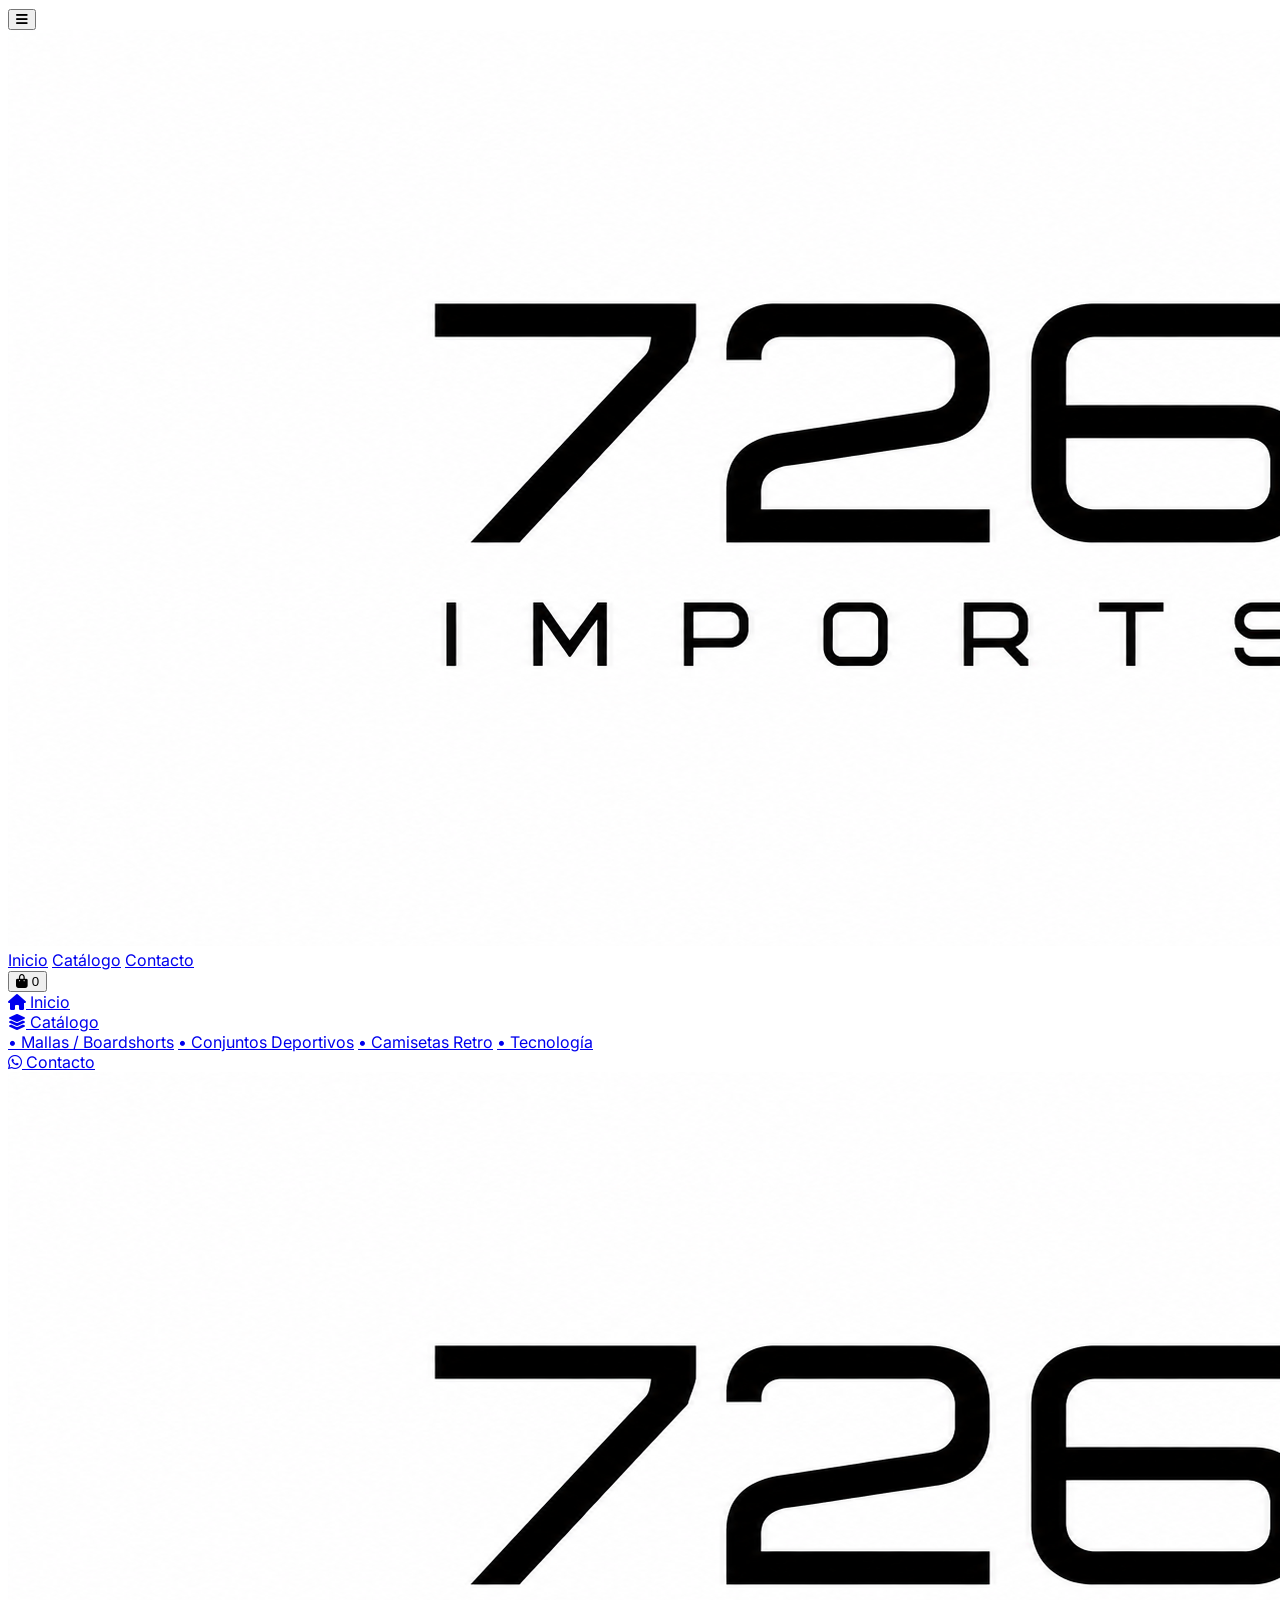
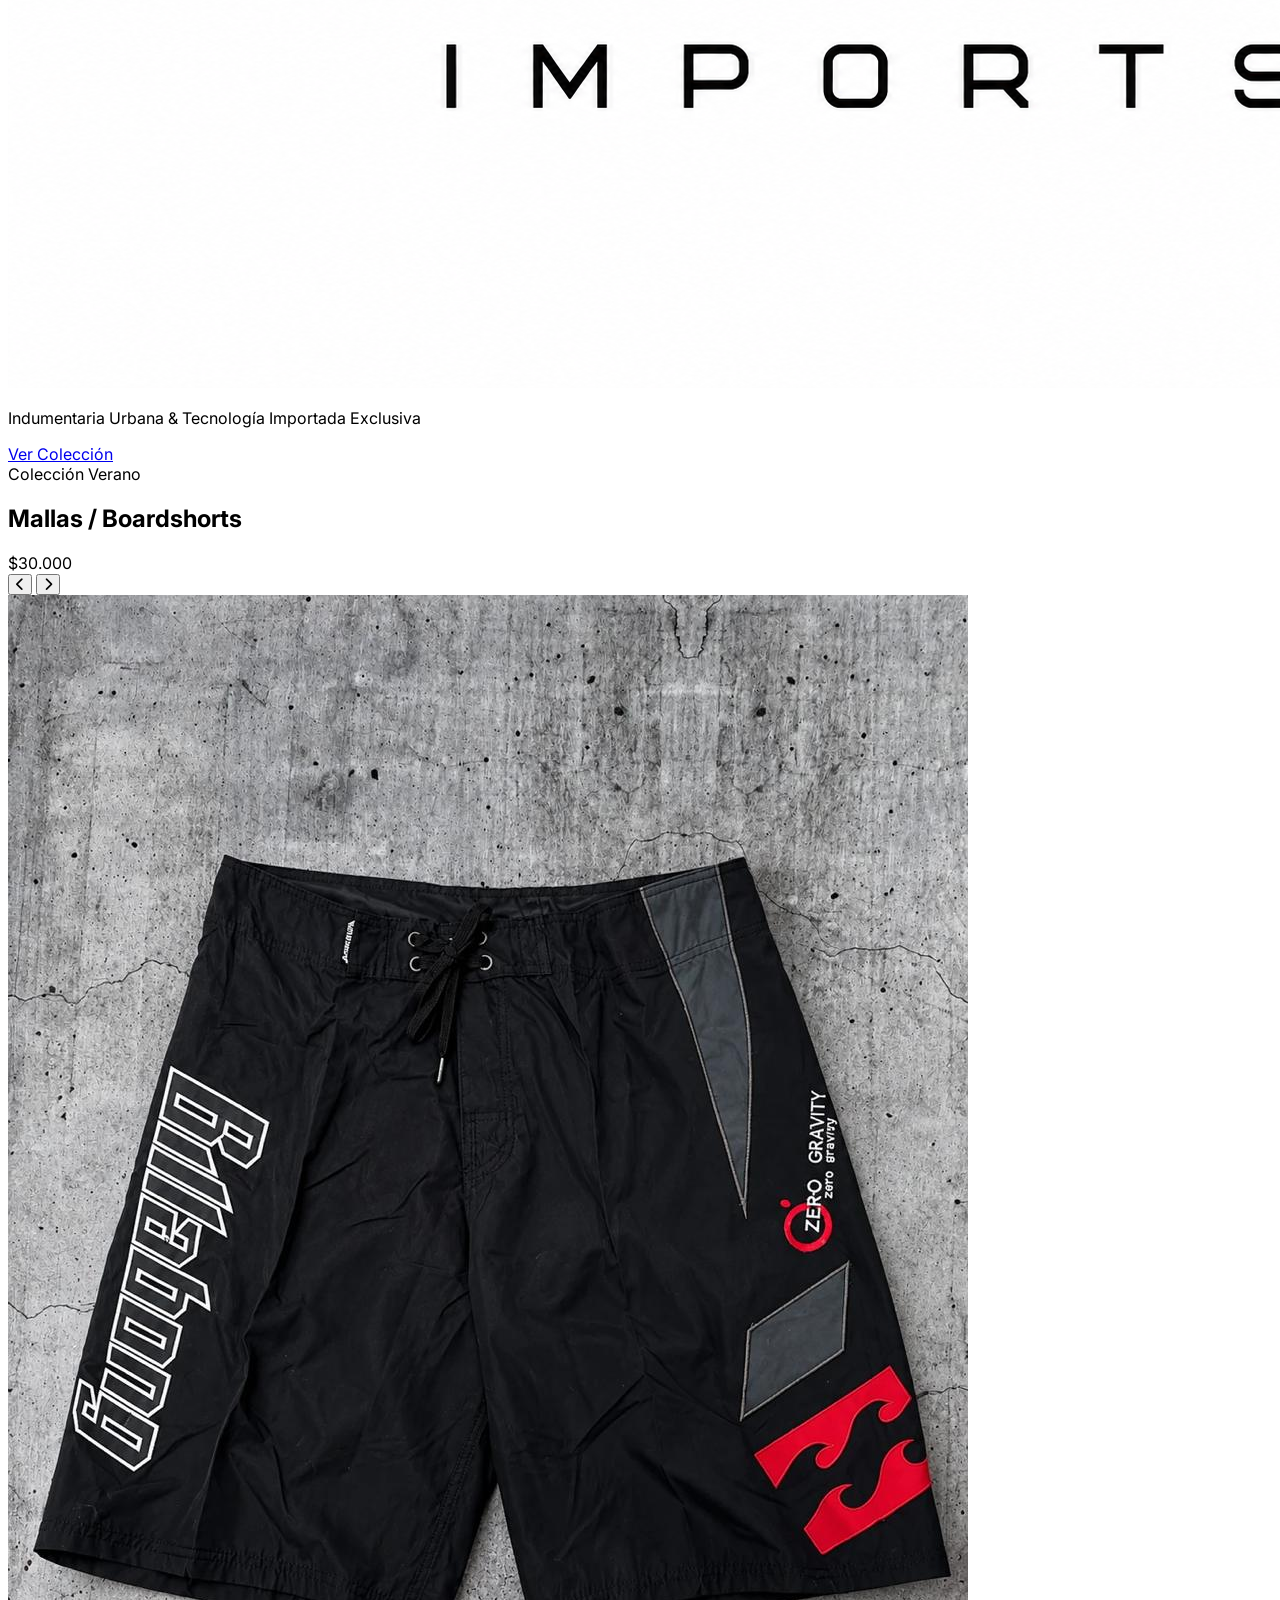
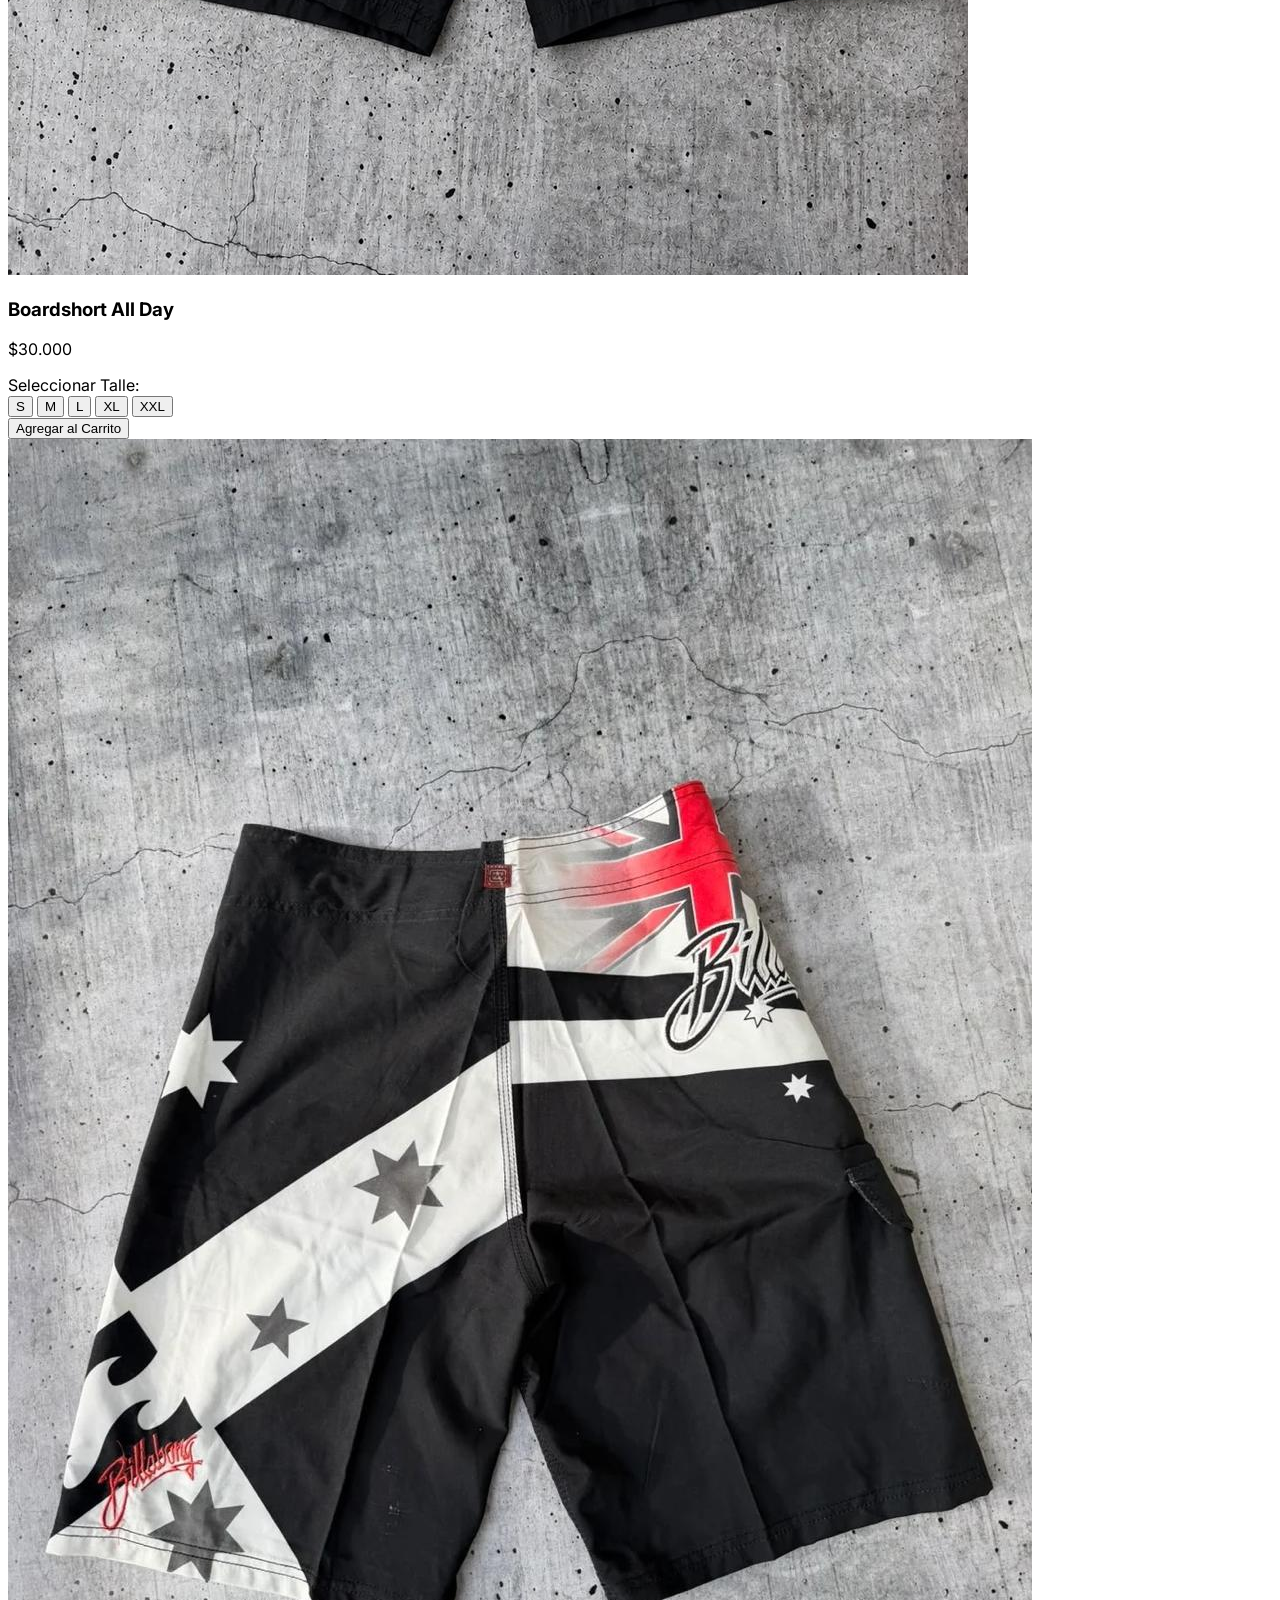
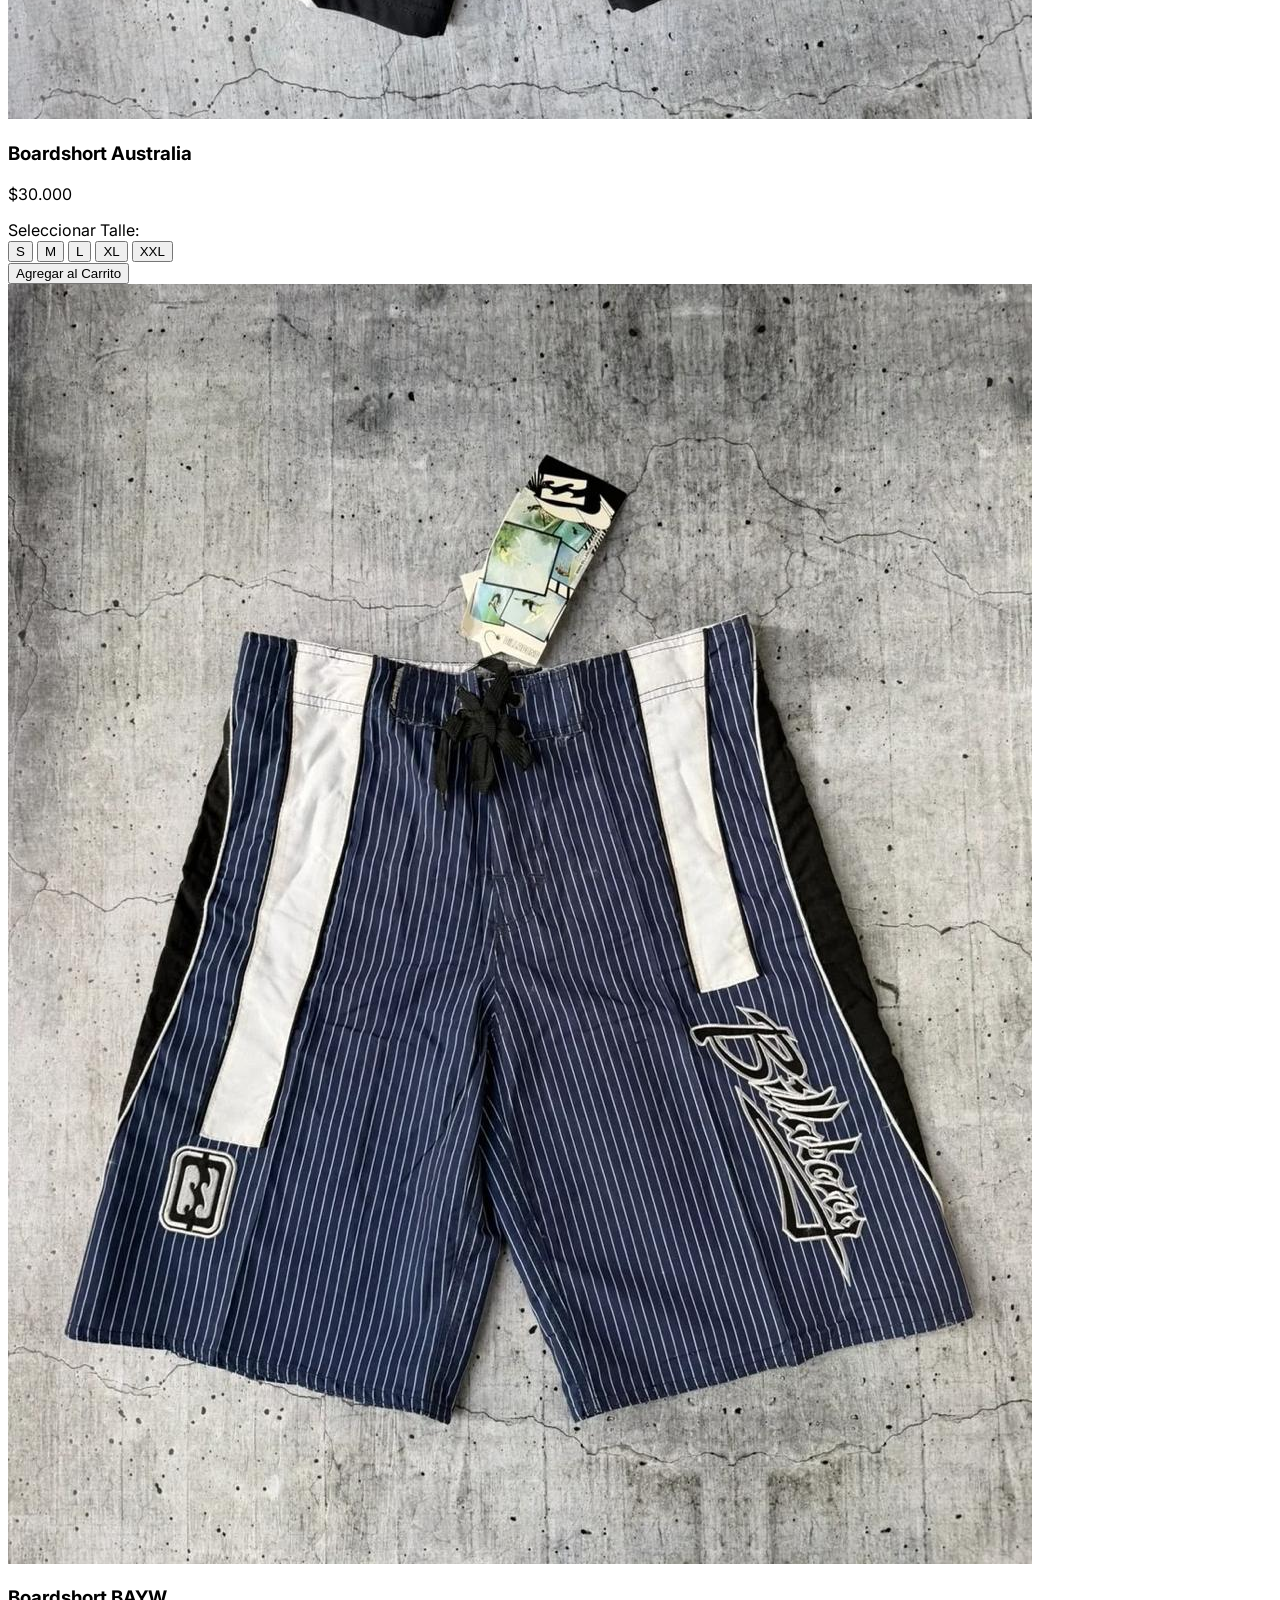
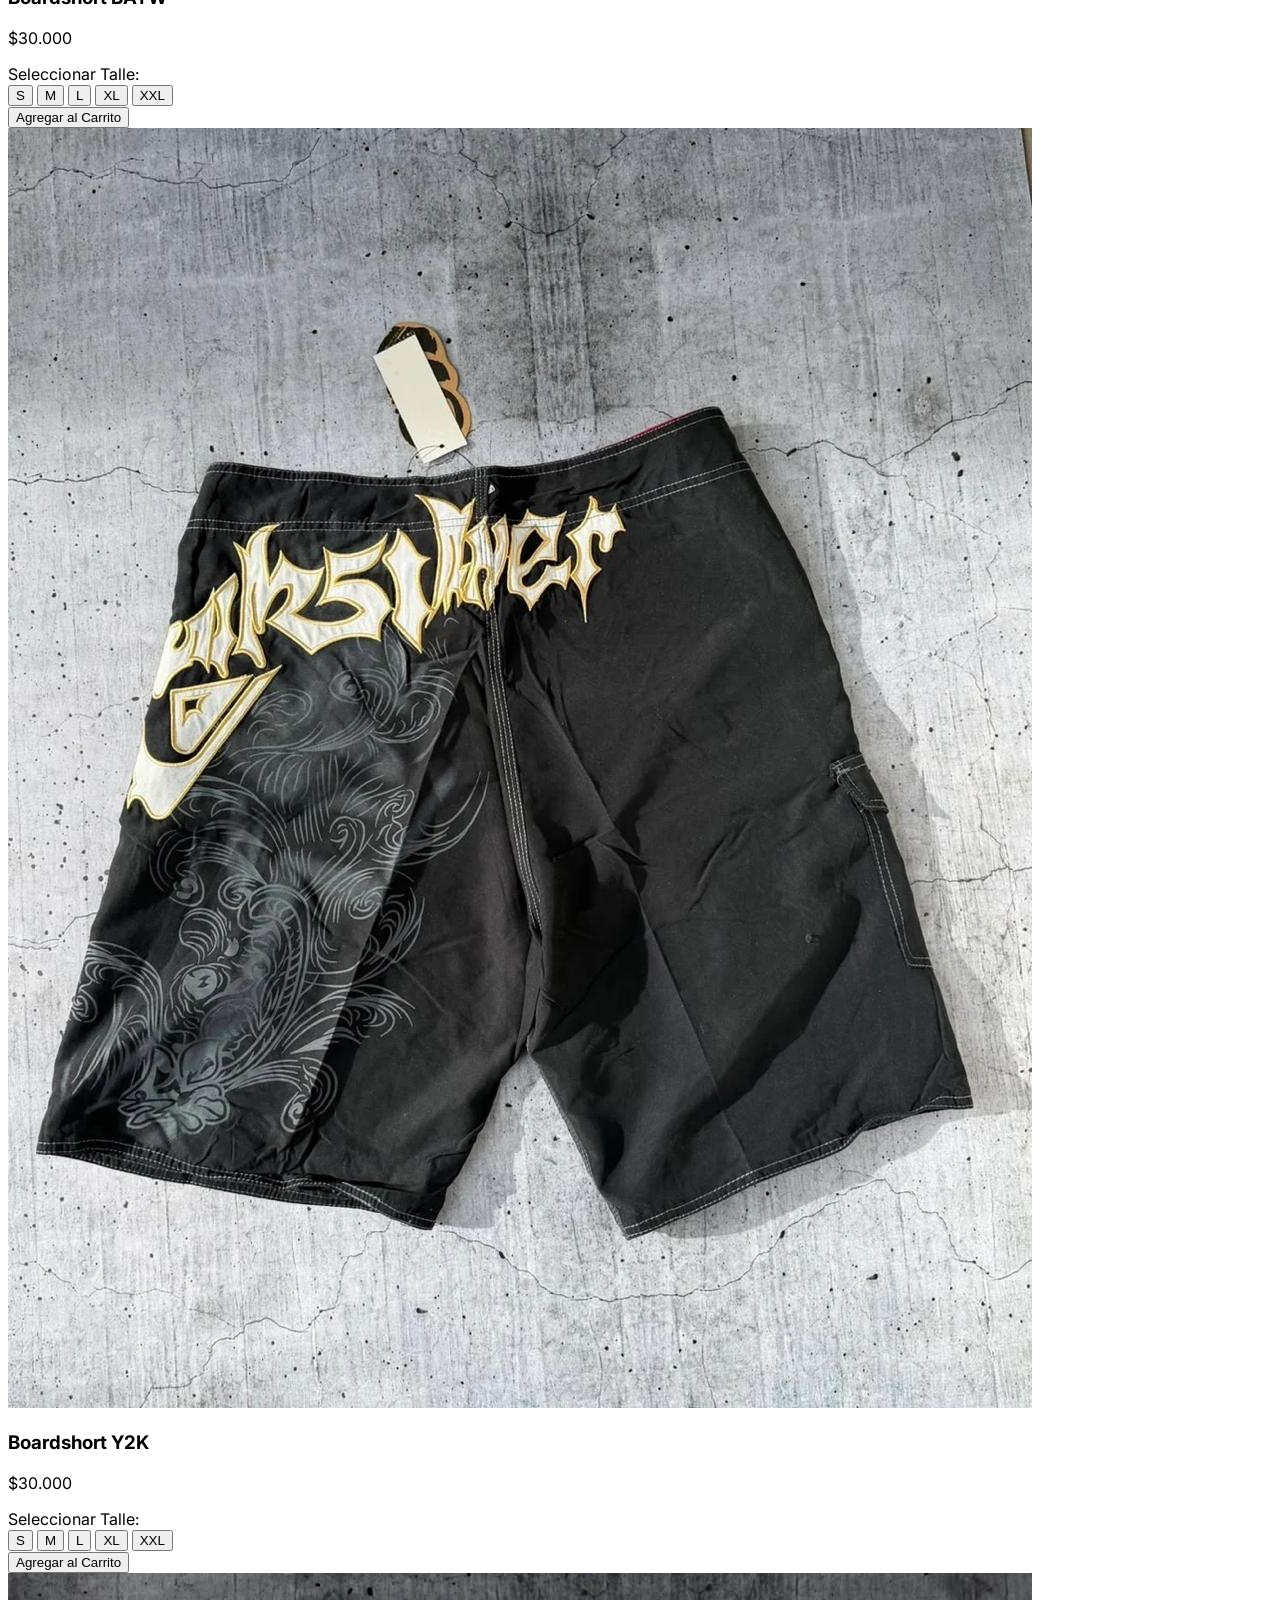
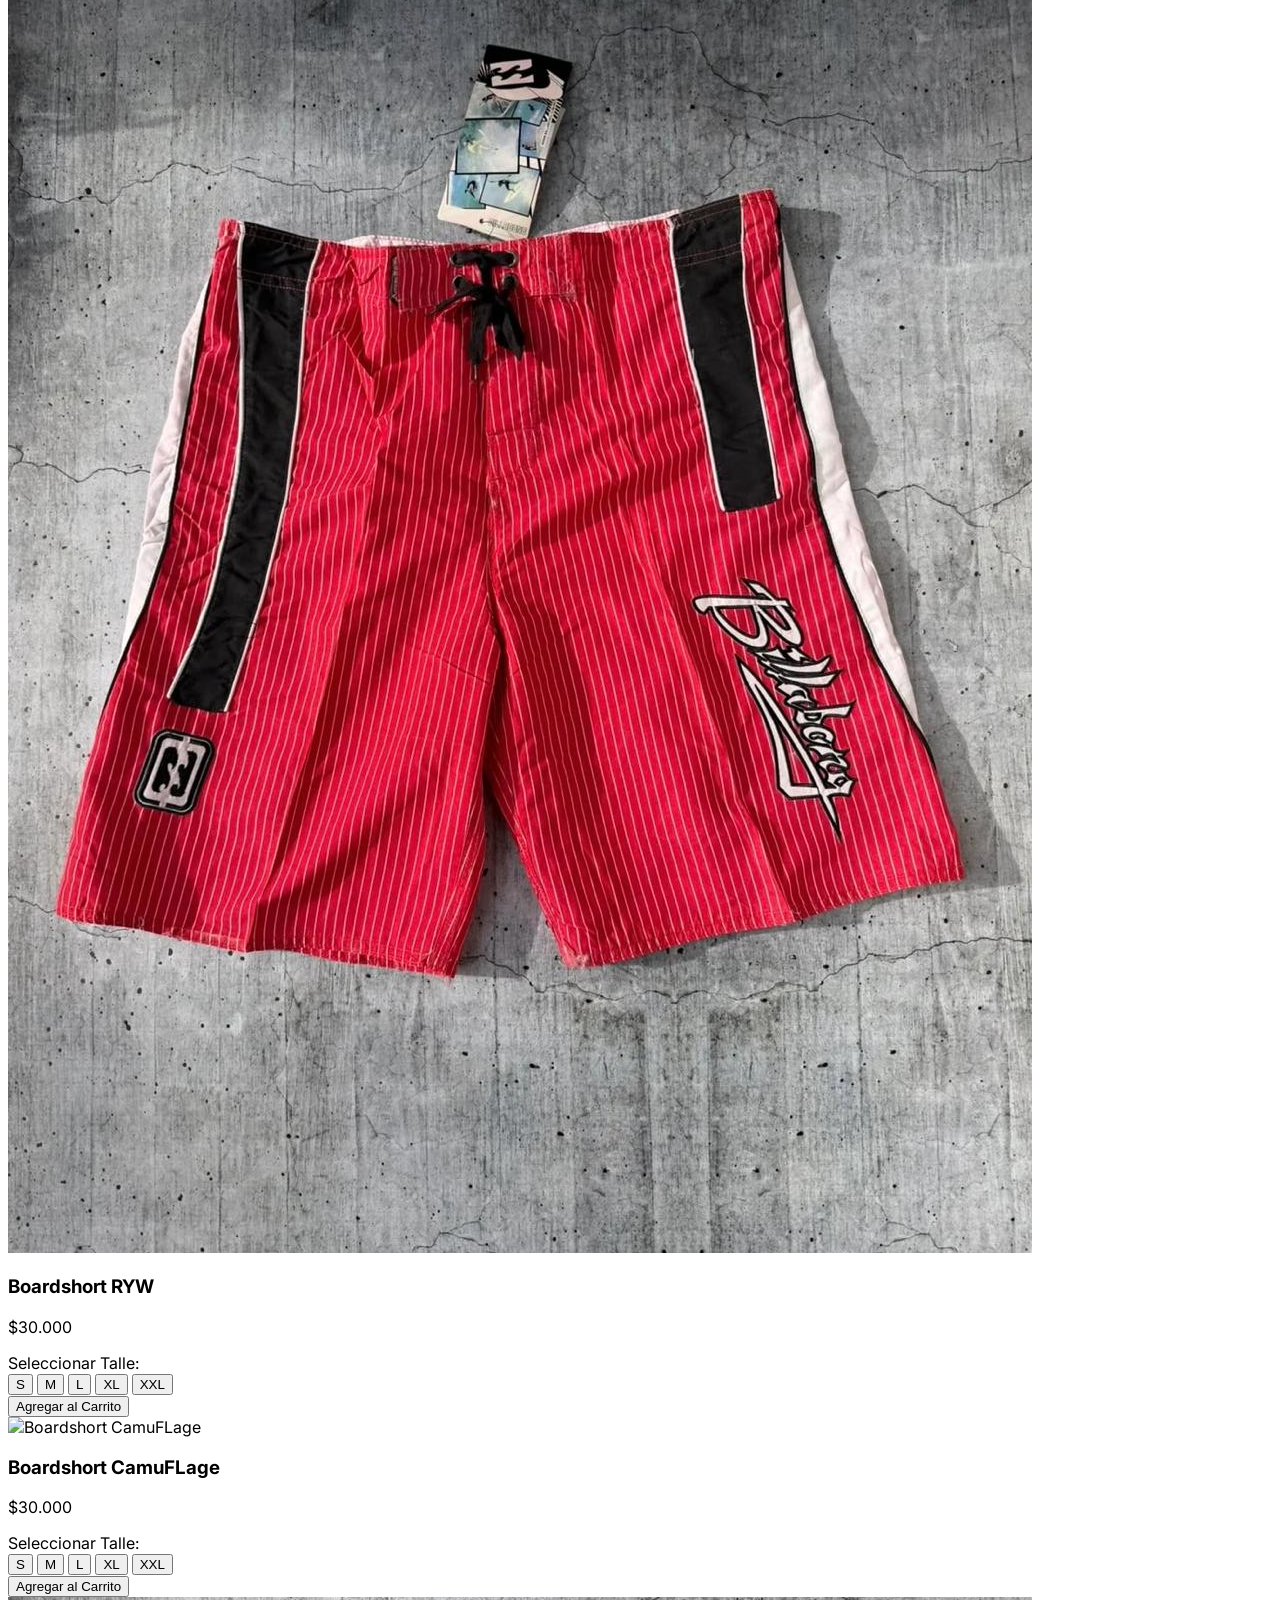
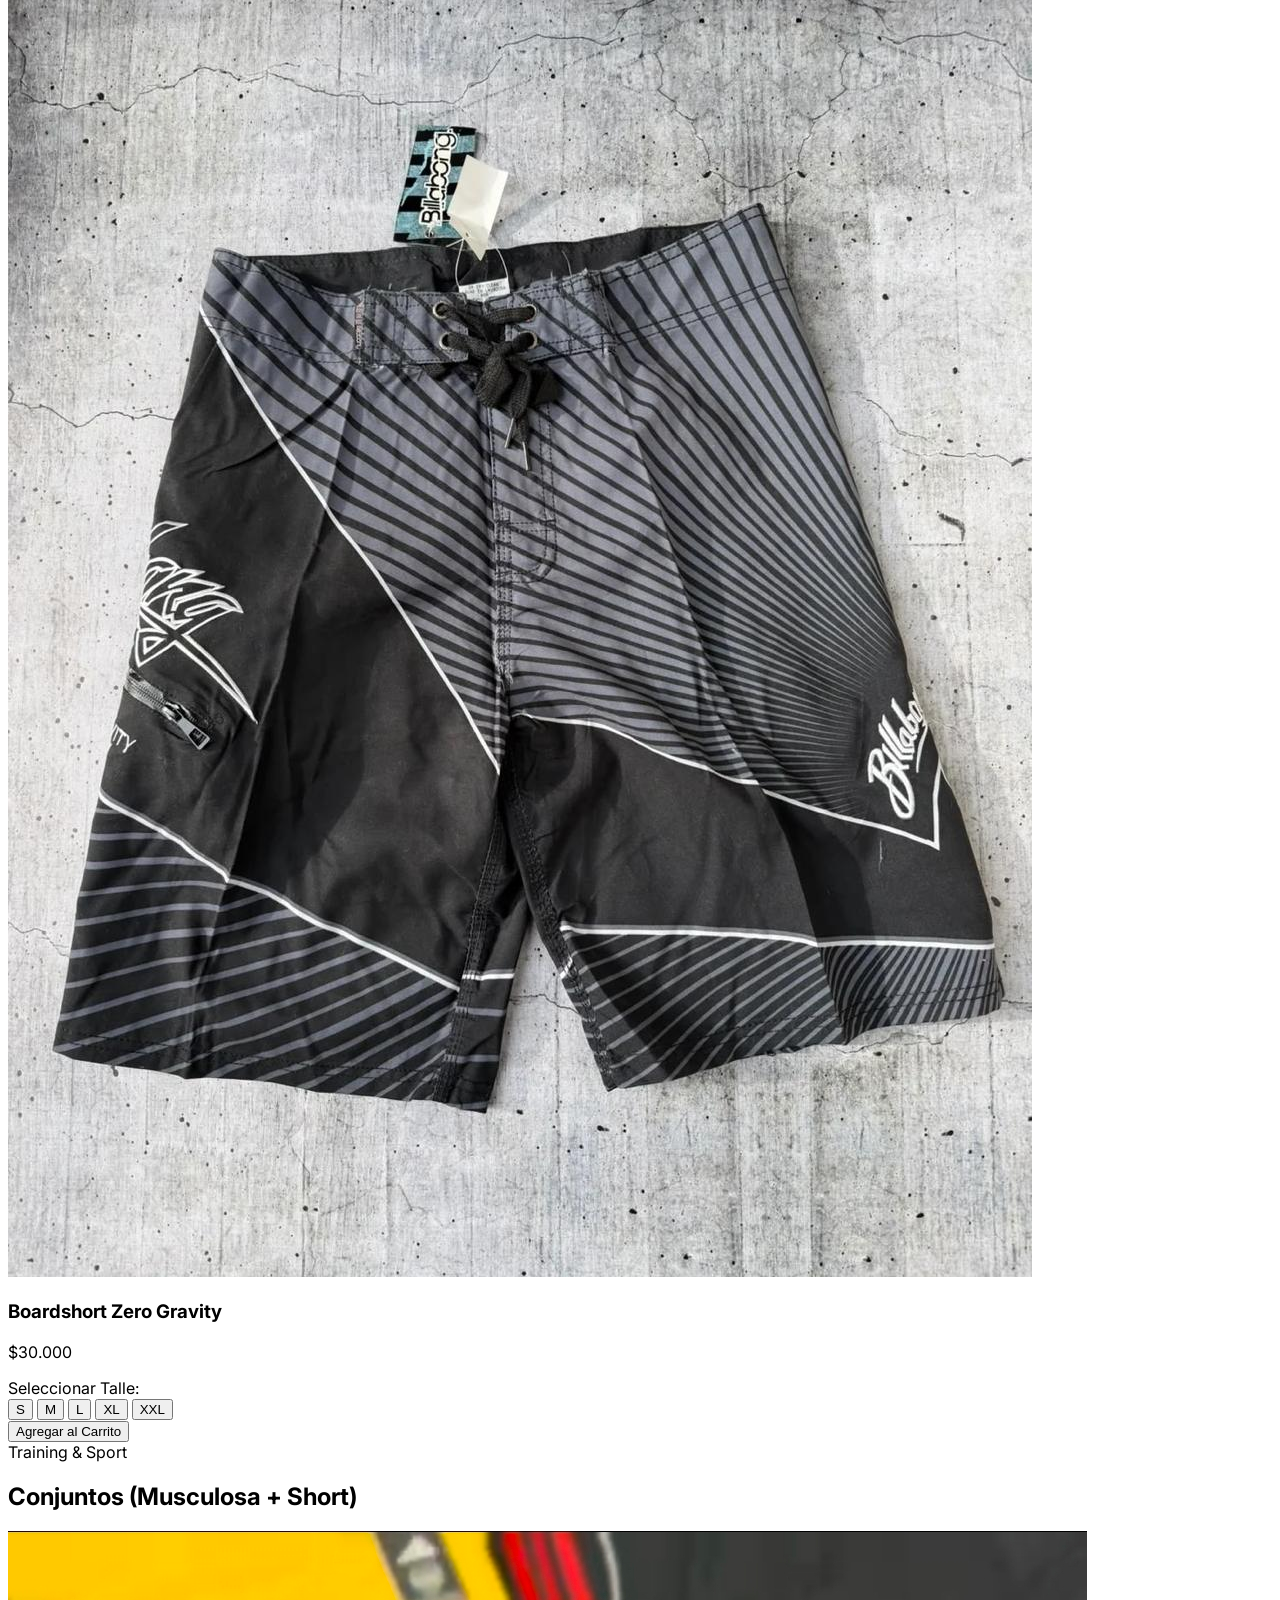
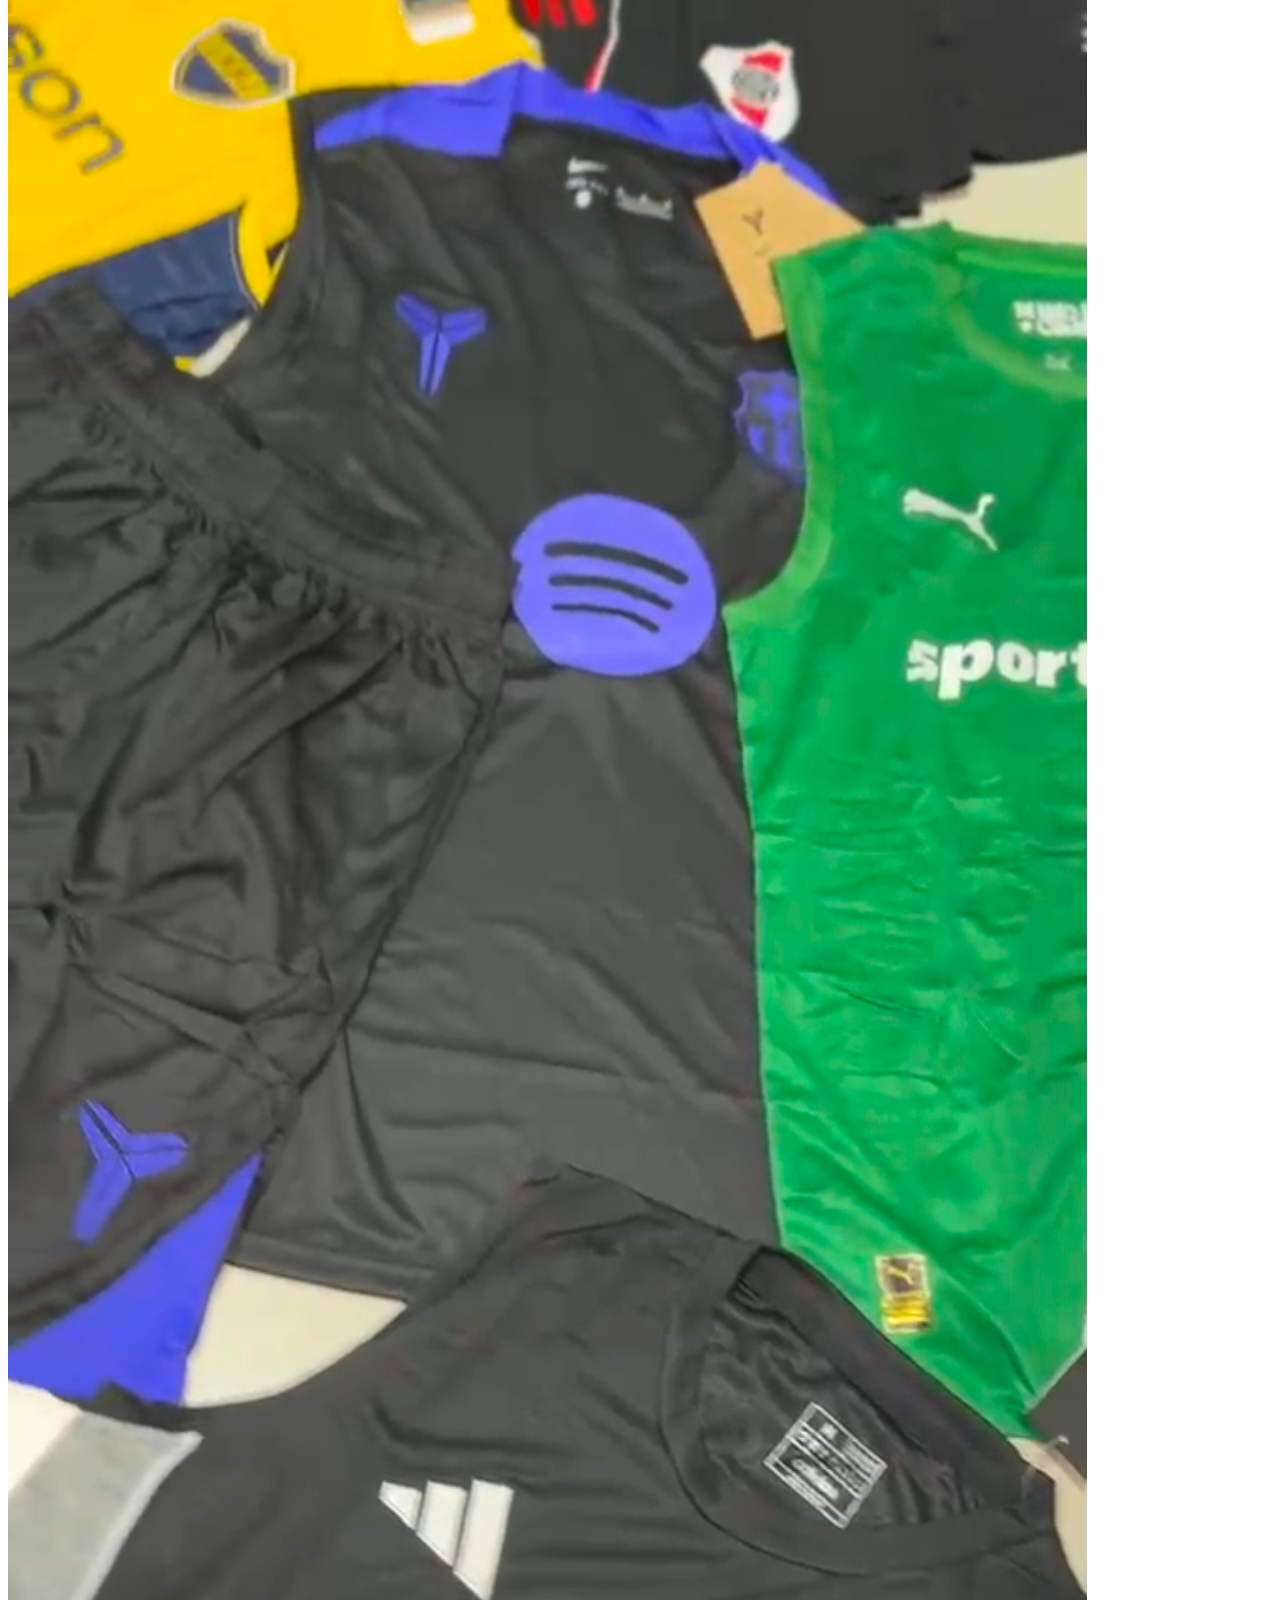
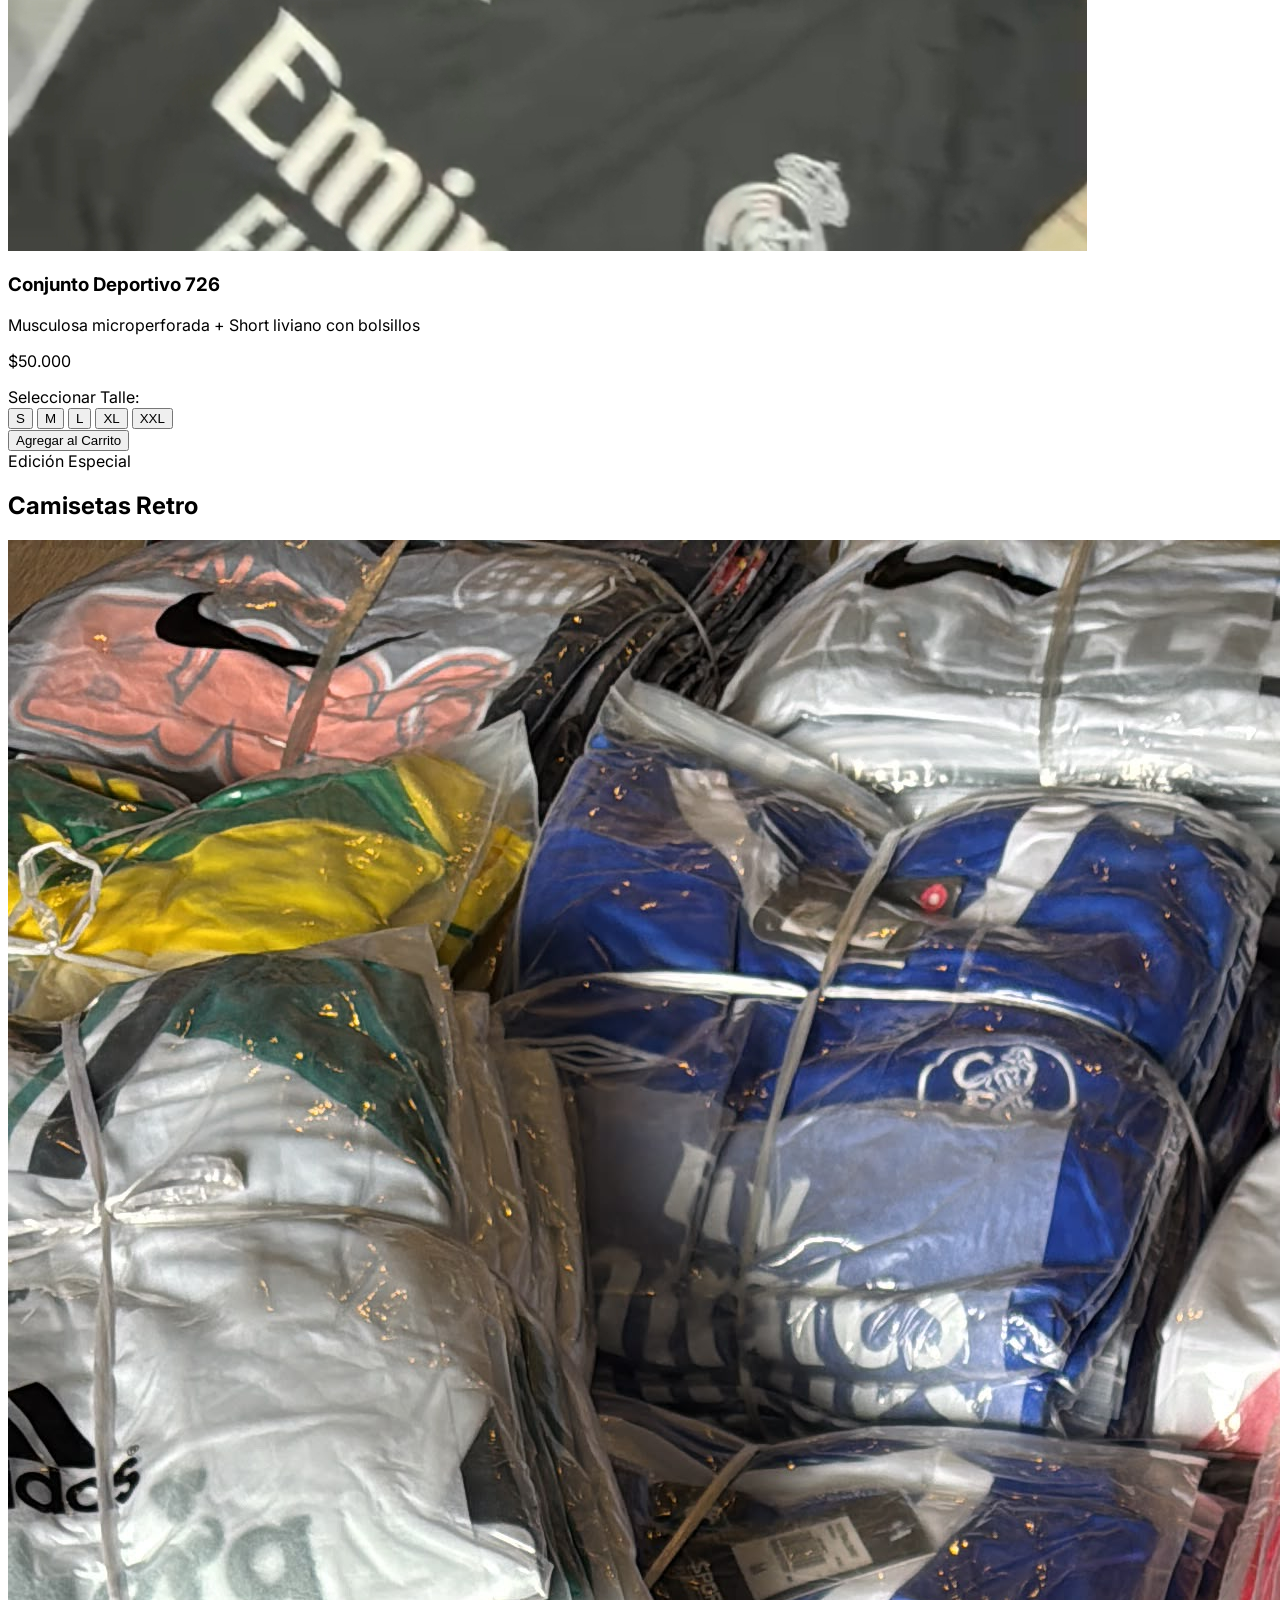
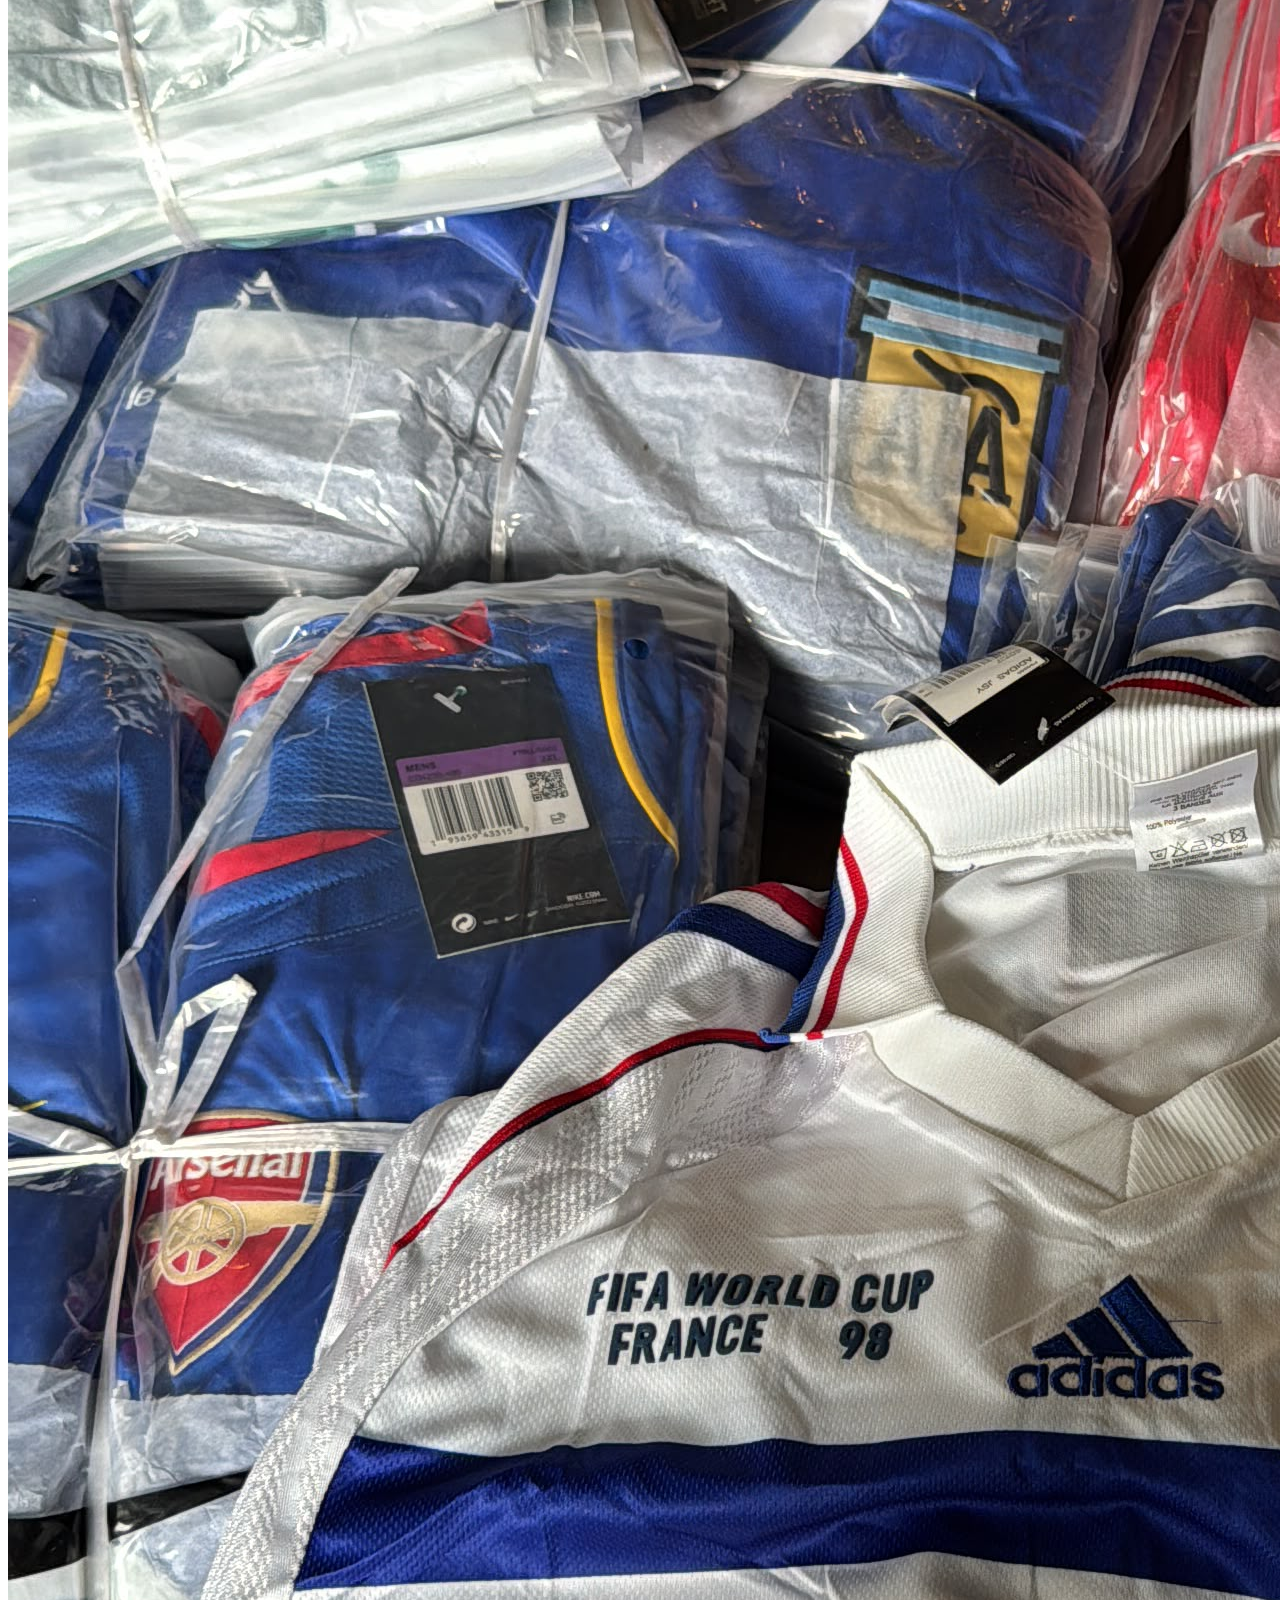
==== index.html @ 50044bbb "agrega menu desplegable 3 opciones" ====
<!DOCTYPE html>
<html lang="es" class="scroll-smooth">
<head>
    <meta charset="UTF-8">
    <meta name="viewport" content="width=device-width, initial-scale=1.0">
    <title>726 IMPORTS | Tienda Oficial</title>
    <!-- Tailwind CSS CDN -->
    <script src="https://cdn.tailwindcss.com"></script>
    <script>
        tailwind.config = {
            theme: {
                extend: {
                    colors: {
                        brandDark: '#080808',
                        brandCard: '#121212',
                        brandBorder: '#222222',
                        brandAccent: '#ffffff'
                    },
                    fontFamily: {
                        sans: ['Inter', 'sans-serif'],
                    }
                }
            }
        }
    </script>
    <link href="https://fonts.googleapis.com/css2?family=Inter:wght@300;400;600;800;900&display=swap" rel="stylesheet">
    <!-- FontAwesome para Íconos -->
    <link rel="stylesheet" href="https://cdnjs.cloudflare.com/ajax/libs/font-awesome/6.4.0/css/all.min.css">
    <style>
        body { font-family: 'Inter', sans-serif; }
        .hide-scrollbar::-webkit-scrollbar { display: none; }
        .hide-scrollbar { -ms-overflow-style: none; scrollbar-width: none; }
    </style>
</head>
<body class="bg-brandDark text-gray-100 antialiased min-h-screen flex flex-col selection:bg-white selection:text-black">

    <!-- Header / Navbar con Menú Hamburguesa -->
    <header class="sticky top-0 z-40 bg-black/90 backdrop-blur-md border-b border-brandBorder transition-all duration-300">
        <div class="max-w-7xl mx-auto px-4 sm:px-6 lg:px-8 h-20 flex items-center justify-between">
            
            <!-- Lado Izquierdo: Botón 3 Rayitas + Logo -->
            <div class="flex items-center gap-4">
                <!-- Botón 3 Rayitas (Menú Hamburguesa) -->
                <button onclick="toggleMobileMenu()" class="p-2 text-white hover:text-gray-300 focus:outline-none" aria-label="Menú">
                    <i class="fa-solid fa-bars text-2xl"></i>
                </button>

                <!-- Logo Navbar -->
                <a href="#" class="flex items-center group">
                    <img src="Logotipo minimalista 726 Imports.png" alt="726 Imports Logo" class="h-9 w-auto object-contain invert brightness-200 group-hover:scale-105 transition-transform">
                </a>
            </div>

            <!-- Navegación de Escritorio -->
            <nav class="hidden md:flex items-center space-x-8 text-xs font-semibold tracking-widest text-gray-400 uppercase">
                <a href="#" class="hover:text-white transition-colors">Inicio</a>
                <a href="#mallas" class="hover:text-white transition-colors">Catálogo</a>
                <a href="https://wa.me/5493513867470" target="_blank" class="hover:text-white transition-colors">Contacto</a>
            </nav>

            <!-- Botón Carrito -->
            <button onclick="toggleCart()" class="relative p-3 rounded-full bg-brandCard border border-brandBorder text-white hover:border-white transition-colors focus:outline-none">
                <i class="fa-solid fa-bag-shopping text-lg"></i>
                <span id="cart-count" class="absolute -top-1 -right-1 bg-white text-black text-xs font-bold w-5 h-5 rounded-full flex items-center justify-center">0</span>
            </button>
        </div>

        <!-- Menú Desplegable de las 3 Rayitas -->
        <div id="mobile-menu" class="hidden bg-black/95 border-b border-brandBorder px-6 py-6 transition-all duration-300">
            <nav class="flex flex-col space-y-5 text-sm font-bold tracking-widest uppercase text-gray-300">
                <a href="#" onclick="toggleMobileMenu()" class="hover:text-white transition-colors flex items-center gap-3">
                    <i class="fa-solid fa-house text-xs opacity-60"></i> Inicio
                </a>
                
                <!-- Opción Catálogo con Subcategorías -->
                <div class="space-y-3">
                    <a href="#mallas" onclick="toggleMobileMenu()" class="hover:text-white transition-colors flex items-center gap-3">
                        <i class="fa-solid fa-layer-group text-xs opacity-60"></i> Catálogo
                    </a>
                    <div class="pl-7 flex flex-col space-y-2 text-xs text-gray-500 font-medium tracking-normal normal-case">
                        <a href="#mallas" onclick="toggleMobileMenu()" class="hover:text-white transition-colors">• Mallas / Boardshorts</a>
                        <a href="#conjuntos" onclick="toggleMobileMenu()" class="hover:text-white transition-colors">• Conjuntos Deportivos</a>
                        <a href="#retro" onclick="toggleMobileMenu()" class="hover:text-white transition-colors">• Camisetas Retro</a>
                        <a href="#tecnologia" onclick="toggleMobileMenu()" class="hover:text-white transition-colors">• Tecnología</a>
                    </div>
                </div>

                <a href="https://wa.me/5493513867470" target="_blank" onclick="toggleMobileMenu()" class="hover:text-white transition-colors flex items-center gap-3 text-emerald-400">
                    <i class="fa-brands fa-whatsapp text-sm"></i> Contacto
                </a>
            </nav>
        </div>
    </header>

    <!-- Hero Section -->
    <section class="relative bg-black border-b border-brandBorder py-20 overflow-hidden">
        <div class="absolute inset-0 opacity-10 bg-[radial-gradient(#fff_1px,transparent_1px)] [background-size:16px_16px]"></div>
        <div class="max-w-7xl mx-auto px-4 sm:px-6 lg:px-8 relative z-10 flex flex-col items-center text-center">
            <img src="Logotipo minimalista 726 Imports.png" alt="726 Imports" class="max-w-xs md:max-w-md w-full mb-6 invert brightness-200">
            <p class="text-gray-400 text-sm md:text-base max-w-2xl tracking-widest uppercase font-light">
                Indumentaria Urbana &amp; Tecnología Importada Exclusiva
            </p>
            <div class="mt-8 flex gap-4">
                <a href="#mallas" class="px-8 py-3 bg-white text-black font-bold text-xs uppercase tracking-widest hover:bg-gray-200 transition-colors">
                    Ver Colección
                </a>
            </div>
        </div>
    </section>

    <!-- Main Content -->
    <main class="flex-grow max-w-7xl w-full mx-auto px-4 sm:px-6 lg:px-8 py-12 space-y-24">

        <!-- SECCIÓN: MALLAS (Carrusel Interactivo) -->
        <section id="mallas" class="scroll-mt-28">
            <div class="flex flex-col md:flex-row md:items-end justify-between mb-8 border-b border-brandBorder pb-4">
                <div>
                    <span class="text-xs uppercase tracking-widest text-gray-500 font-bold">Colección Verano</span>
                    <h2 class="text-3xl font-black tracking-tight text-white mt-1">Mallas / Boardshorts</h2>
                </div>
                <div class="mt-4 md:mt-0 flex items-center gap-4">
                    <span class="text-xl font-bold text-gray-300">$30.000</span>
                    <div class="flex gap-2">
                        <button onclick="scrollCarousel(-1)" class="w-10 h-10 border border-brandBorder bg-brandCard text-white flex items-center justify-center hover:bg-white hover:text-black transition-colors">
                            <i class="fa-solid fa-chevron-left"></i>
                        </button>
                        <button onclick="scrollCarousel(1)" class="w-10 h-10 border border-brandBorder bg-brandCard text-white flex items-center justify-center hover:bg-white hover:text-black transition-colors">
                            <i class="fa-solid fa-chevron-right"></i>
                        </button>
                    </div>
                </div>
            </div>

            <!-- Slider Container -->
            <div id="mallas-carousel" class="flex gap-6 overflow-x-auto snap-x snap-mandatory hide-scrollbar pb-6">
                
                <!-- Modelo 1 -->
                <div class="snap-start min-w-[280px] sm:min-w-[320px] max-w-[320px] bg-brandCard border border-brandBorder flex flex-col justify-between group">
                    <div class="relative overflow-hidden aspect-[3/4]">
                        <img src="All day.jpeg" alt="Malla All Day" class="w-full h-full object-cover group-hover:scale-105 transition-transform duration-500">
                    </div>
                    <div class="p-5 flex flex-col flex-grow justify-between">
                        <div>
                            <h3 class="font-bold text-lg text-white">Boardshort All Day</h3>
                            <p class="text-sm text-gray-400 mt-1">$30.000</p>
                        </div>
                        <div class="mt-4">
                            <label class="block text-xs uppercase font-semibold text-gray-400 mb-2">Seleccionar Talle:</label>
                            <div class="flex gap-2 mb-4" id="size-malla-1">
                                <button onclick="selectSize(this, 'malla-1', 'S')" class="size-btn flex-1 py-1 text-xs border border-brandBorder font-semibold hover:border-white transition-colors">S</button>
                                <button onclick="selectSize(this, 'malla-1', 'M')" class="size-btn flex-1 py-1 text-xs border border-brandBorder font-semibold hover:border-white transition-colors">M</button>
                                <button onclick="selectSize(this, 'malla-1', 'L')" class="size-btn flex-1 py-1 text-xs border border-brandBorder font-semibold hover:border-white transition-colors">L</button>
                                <button onclick="selectSize(this, 'malla-1', 'XL')" class="size-btn flex-1 py-1 text-xs border border-brandBorder font-semibold hover:border-white transition-colors">XL</button>
                                <button onclick="selectSize(this, 'malla-1', 'XXL')" class="size-btn flex-1 py-1 text-xs border border-brandBorder font-semibold hover:border-white transition-colors">XXL</button>
                            </div>
                            <button onclick="addToCart('Boardshort All Day', 30000, 'malla-1', true)" class="w-full bg-white text-black font-bold py-3 text-xs uppercase tracking-widest hover:bg-gray-200 transition-colors">
                                Agregar al Carrito
                            </button>
                        </div>
                    </div>
                </div>

                <!-- Modelo 2 -->
                <div class="snap-start min-w-[280px] sm:min-w-[320px] max-w-[320px] bg-brandCard border border-brandBorder flex flex-col justify-between group">
                    <div class="relative overflow-hidden aspect-[3/4]">
                        <img src="Australia.jpeg" alt="Malla Australia" class="w-full h-full object-cover group-hover:scale-105 transition-transform duration-500">
                    </div>
                    <div class="p-5 flex flex-col flex-grow justify-between">
                        <div>
                            <h3 class="font-bold text-lg text-white">Boardshort Australia</h3>
                            <p class="text-sm text-gray-400 mt-1">$30.000</p>
                        </div>
                        <div class="mt-4">
                            <label class="block text-xs uppercase font-semibold text-gray-400 mb-2">Seleccionar Talle:</label>
                            <div class="flex gap-2 mb-4" id="size-malla-2">
                                <button onclick="selectSize(this, 'malla-2', 'S')" class="size-btn flex-1 py-1 text-xs border border-brandBorder font-semibold hover:border-white transition-colors">S</button>
                                <button onclick="selectSize(this, 'malla-2', 'M')" class="size-btn flex-1 py-1 text-xs border border-brandBorder font-semibold hover:border-white transition-colors">M</button>
                                <button onclick="selectSize(this, 'malla-2', 'L')" class="size-btn flex-1 py-1 text-xs border border-brandBorder font-semibold hover:border-white transition-colors">L</button>
                                <button onclick="selectSize(this, 'malla-2', 'XL')" class="size-btn flex-1 py-1 text-xs border border-brandBorder font-semibold hover:border-white transition-colors">XL</button>
                                <button onclick="selectSize(this, 'malla-2', 'XXL')" class="size-btn flex-1 py-1 text-xs border border-brandBorder font-semibold hover:border-white transition-colors">XXL</button>
                            </div>
                            <button onclick="addToCart('Boardshort Australia', 30000, 'malla-2', true)" class="w-full bg-white text-black font-bold py-3 text-xs uppercase tracking-widest hover:bg-gray-200 transition-colors">
                                Agregar al Carrito
                            </button>
                        </div>
                    </div>
                </div>

                <!-- Modelo 3 -->
                <div class="snap-start min-w-[280px] sm:min-w-[320px] max-w-[320px] bg-brandCard border border-brandBorder flex flex-col justify-between group">
                    <div class="relative overflow-hidden aspect-[3/4]">
                        <img src="Boardshort BAYW.jpeg" alt="Boardshort BAYW" class="w-full h-full object-cover group-hover:scale-105 transition-transform duration-500">
                    </div>
                    <div class="p-5 flex flex-col flex-grow justify-between">
                        <div>
                            <h3 class="font-bold text-lg text-white">Boardshort BAYW</h3>
                            <p class="text-sm text-gray-400 mt-1">$30.000</p>
                        </div>
                        <div class="mt-4">
                            <label class="block text-xs uppercase font-semibold text-gray-400 mb-2">Seleccionar Talle:</label>
                            <div class="flex gap-2 mb-4" id="size-malla-3">
                                <button onclick="selectSize(this, 'malla-3', 'S')" class="size-btn flex-1 py-1 text-xs border border-brandBorder font-semibold hover:border-white transition-colors">S</button>
                                <button onclick="selectSize(this, 'malla-3', 'M')" class="size-btn flex-1 py-1 text-xs border border-brandBorder font-semibold hover:border-white transition-colors">M</button>
                                <button onclick="selectSize(this, 'malla-3', 'L')" class="size-btn flex-1 py-1 text-xs border border-brandBorder font-semibold hover:border-white transition-colors">L</button>
                                <button onclick="selectSize(this, 'malla-3', 'XL')" class="size-btn flex-1 py-1 text-xs border border-brandBorder font-semibold hover:border-white transition-colors">XL</button>
                                <button onclick="selectSize(this, 'malla-3', 'XXL')" class="size-btn flex-1 py-1 text-xs border border-brandBorder font-semibold hover:border-white transition-colors">XXL</button>
                            </div>
                            <button onclick="addToCart('Boardshort BAYW', 30000, 'malla-3', true)" class="w-full bg-white text-black font-bold py-3 text-xs uppercase tracking-widest hover:bg-gray-200 transition-colors">
                                Agregar al Carrito
                            </button>
                        </div>
                    </div>
                </div>

                <!-- Modelo 4 -->
                <div class="snap-start min-w-[280px] sm:min-w-[320px] max-w-[320px] bg-brandCard border border-brandBorder flex flex-col justify-between group">
                    <div class="relative overflow-hidden aspect-[3/4]">
                        <img src="Boardshort Y2K.jpeg" alt="Boardshort Y2K" class="w-full h-full object-cover group-hover:scale-105 transition-transform duration-500">
                    </div>
                    <div class="p-5 flex flex-col flex-grow justify-between">
                        <div>
                            <h3 class="font-bold text-lg text-white">Boardshort Y2K</h3>
                            <p class="text-sm text-gray-400 mt-1">$30.000</p>
                        </div>
                        <div class="mt-4">
                            <label class="block text-xs uppercase font-semibold text-gray-400 mb-2">Seleccionar Talle:</label>
                            <div class="flex gap-2 mb-4" id="size-malla-4">
                                <button onclick="selectSize(this, 'malla-4', 'S')" class="size-btn flex-1 py-1 text-xs border border-brandBorder font-semibold hover:border-white transition-colors">S</button>
                                <button onclick="selectSize(this, 'malla-4', 'M')" class="size-btn flex-1 py-1 text-xs border border-brandBorder font-semibold hover:border-white transition-colors">M</button>
                                <button onclick="selectSize(this, 'malla-4', 'L')" class="size-btn flex-1 py-1 text-xs border border-brandBorder font-semibold hover:border-white transition-colors">L</button>
                                <button onclick="selectSize(this, 'malla-4', 'XL')" class="size-btn flex-1 py-1 text-xs border border-brandBorder font-semibold hover:border-white transition-colors">XL</button>
                                <button onclick="selectSize(this, 'malla-4', 'XXL')" class="size-btn flex-1 py-1 text-xs border border-brandBorder font-semibold hover:border-white transition-colors">XXL</button>
                            </div>
                            <button onclick="addToCart('Boardshort Y2K', 30000, 'malla-4', true)" class="w-full bg-white text-black font-bold py-3 text-xs uppercase tracking-widest hover:bg-gray-200 transition-colors">
                                Agregar al Carrito
                            </button>
                        </div>
                    </div>
                </div>

                <!-- Modelo 5 -->
                <div class="snap-start min-w-[280px] sm:min-w-[320px] max-w-[320px] bg-brandCard border border-brandBorder flex flex-col justify-between group">
                    <div class="relative overflow-hidden aspect-[3/4]">
                        <img src="RYW.jpeg" alt="Boardshort RYW" class="w-full h-full object-cover group-hover:scale-105 transition-transform duration-500">
                    </div>
                    <div class="p-5 flex flex-col flex-grow justify-between">
                        <div>
                            <h3 class="font-bold text-lg text-white">Boardshort RYW</h3>
                            <p class="text-sm text-gray-400 mt-1">$30.000</p>
                        </div>
                        <div class="mt-4">
                            <label class="block text-xs uppercase font-semibold text-gray-400 mb-2">Seleccionar Talle:</label>
                            <div class="flex gap-2 mb-4" id="size-malla-5">
                                <button onclick="selectSize(this, 'malla-5', 'S')" class="size-btn flex-1 py-1 text-xs border border-brandBorder font-semibold hover:border-white transition-colors">S</button>
                                <button onclick="selectSize(this, 'malla-5', 'M')" class="size-btn flex-1 py-1 text-xs border border-brandBorder font-semibold hover:border-white transition-colors">M</button>
                                <button onclick="selectSize(this, 'malla-5', 'L')" class="size-btn flex-1 py-1 text-xs border border-brandBorder font-semibold hover:border-white transition-colors">L</button>
                                <button onclick="selectSize(this, 'malla-5', 'XL')" class="size-btn flex-1 py-1 text-xs border border-brandBorder font-semibold hover:border-white transition-colors">XL</button>
                                <button onclick="selectSize(this, 'malla-5', 'XXL')" class="size-btn flex-1 py-1 text-xs border border-brandBorder font-semibold hover:border-white transition-colors">XXL</button>
                            </div>
                            <button onclick="addToCart('Boardshort RYW', 30000, 'malla-5', true)" class="w-full bg-white text-black font-bold py-3 text-xs uppercase tracking-widest hover:bg-gray-200 transition-colors">
                                Agregar al Carrito
                            </button>
                        </div>
                    </div>
                </div>

                <!-- Modelo 6 -->
                <div class="snap-start min-w-[280px] sm:min-w-[320px] max-w-[320px] bg-brandCard border border-brandBorder flex flex-col justify-between group">
                    <div class="relative overflow-hidden aspect-[3/4]">
                        <img src="WhatsApp Image 2026-10-06 at 13.55.24.jpeg" alt="Boardshort CamuFLage" class="w-full h-full object-cover group-hover:scale-105 transition-transform duration-500">
                    </div>
                    <div class="p-5 flex flex-col flex-grow justify-between">
                        <div>
                            <h3 class="font-bold text-lg text-white">Boardshort CamuFLage</h3>
                            <p class="text-sm text-gray-400 mt-1">$30.000</p>
                        </div>
                        <div class="mt-4">
                            <label class="block text-xs uppercase font-semibold text-gray-400 mb-2">Seleccionar Talle:</label>
                            <div class="flex gap-2 mb-4" id="size-malla-6">
                                <button onclick="selectSize(this, 'malla-6', 'S')" class="size-btn flex-1 py-1 text-xs border border-brandBorder font-semibold hover:border-white transition-colors">S</button>
                                <button onclick="selectSize(this, 'malla-6', 'M')" class="size-btn flex-1 py-1 text-xs border border-brandBorder font-semibold hover:border-white transition-colors">M</button>
                                <button onclick="selectSize(this, 'malla-6', 'L')" class="size-btn flex-1 py-1 text-xs border border-brandBorder font-semibold hover:border-white transition-colors">L</button>
                                <button onclick="selectSize(this, 'malla-6', 'XL')" class="size-btn flex-1 py-1 text-xs border border-brandBorder font-semibold hover:border-white transition-colors">XL</button>
                                <button onclick="selectSize(this, 'malla-6', 'XXL')" class="size-btn flex-1 py-1 text-xs border border-brandBorder font-semibold hover:border-white transition-colors">XXL</button>
                            </div>
                            <button onclick="addToCart('Boardshort CamuFLage', 30000, 'malla-6', true)" class="w-full bg-white text-black font-bold py-3 text-xs uppercase tracking-widest hover:bg-gray-200 transition-colors">
                                Agregar al Carrito
                            </button>
                        </div>
                    </div>
                </div>

                <!-- Modelo 7 -->
                <div class="snap-start min-w-[280px] sm:min-w-[320px] max-w-[320px] bg-brandCard border border-brandBorder flex flex-col justify-between group">
                    <div class="relative overflow-hidden aspect-[3/4]">
                        <img src="Zero Gravity.jpeg" alt="Boardshort Zero Gravity" class="w-full h-full object-cover group-hover:scale-105 transition-transform duration-500">
                    </div>
                    <div class="p-5 flex flex-col flex-grow justify-between">
                        <div>
                            <h3 class="font-bold text-lg text-white">Boardshort Zero Gravity</h3>
                            <p class="text-sm text-gray-400 mt-1">$30.000</p>
                        </div>
                        <div class="mt-4">
                            <label class="block text-xs uppercase font-semibold text-gray-400 mb-2">Seleccionar Talle:</label>
                            <div class="flex gap-2 mb-4" id="size-malla-7">
                                <button onclick="selectSize(this, 'malla-7', 'S')" class="size-btn flex-1 py-1 text-xs border border-brandBorder font-semibold hover:border-white transition-colors">S</button>
                                <button onclick="selectSize(this, 'malla-7', 'M')" class="size-btn flex-1 py-1 text-xs border border-brandBorder font-semibold hover:border-white transition-colors">M</button>
                                <button onclick="selectSize(this, 'malla-7', 'L')" class="size-btn flex-1 py-1 text-xs border border-brandBorder font-semibold hover:border-white transition-colors">L</button>
                                <button onclick="selectSize(this, 'malla-7', 'XL')" class="size-btn flex-1 py-1 text-xs border border-brandBorder font-semibold hover:border-white transition-colors">XL</button>
                                <button onclick="selectSize(this, 'malla-7', 'XXL')" class="size-btn flex-1 py-1 text-xs border border-brandBorder font-semibold hover:border-white transition-colors">XXL</button>
                            </div>
                            <button onclick="addToCart('Boardshort Zero Gravity', 30000, 'malla-7', true)" class="w-full bg-white text-black font-bold py-3 text-xs uppercase tracking-widest hover:bg-gray-200 transition-colors">
                                Agregar al Carrito
                            </button>
                        </div>
                    </div>
                </div>

            </div>
        </section>

        <!-- SECCIÓN: CONJUNTOS -->
        <section id="conjuntos" class="scroll-mt-28">
            <div class="border-b border-brandBorder pb-4 mb-8">
                <span class="text-xs uppercase tracking-widest text-gray-500 font-bold">Training &amp; Sport</span>
                <h2 class="text-3xl font-black tracking-tight text-white mt-1">Conjuntos (Musculosa + Short)</h2>
            </div>
            <div class="grid grid-cols-1 md:grid-cols-2 lg:grid-cols-3 gap-8">
                
                <div class="bg-brandCard border border-brandBorder flex flex-col justify-between group">
                    <div class="relative overflow-hidden aspect-[4/5]">
                        <img src="conjunto.jpg" alt="Conjunto Musculosa + Short" class="w-full h-full object-cover group-hover:scale-105 transition-transform duration-500">
                    </div>
                    <div class="p-6 flex flex-col flex-grow justify-between">
                        <div>
                            <h3 class="font-bold text-xl text-white">Conjunto Deportivo 726</h3>
                            <p class="text-xs text-gray-400 mt-1">Musculosa microperforada + Short liviano con bolsillos</p>
                            <p class="text-lg font-bold text-white mt-3">$50.000</p>
                        </div>
                        <div class="mt-6">
                            <label class="block text-xs uppercase font-semibold text-gray-400 mb-2">Seleccionar Talle:</label>
                            <div class="flex gap-2 mb-4" id="size-conjunto-1">
                                <button onclick="selectSize(this, 'conjunto-1', 'S')" class="size-btn flex-1 py-1.5 text-xs border border-brandBorder font-semibold hover:border-white transition-colors">S</button>
                                <button onclick="selectSize(this, 'conjunto-1', 'M')" class="size-btn flex-1 py-1.5 text-xs border border-brandBorder font-semibold hover:border-white transition-colors">M</button>
                                <button onclick="selectSize(this, 'conjunto-1', 'L')" class="size-btn flex-1 py-1.5 text-xs border border-brandBorder font-semibold hover:border-white transition-colors">L</button>
                                <button onclick="selectSize(this, 'conjunto-1', 'XL')" class="size-btn flex-1 py-1.5 text-xs border border-brandBorder font-semibold hover:border-white transition-colors">XL</button>
                                <button onclick="selectSize(this, 'conjunto-1', 'XXL')" class="size-btn flex-1 py-1.5 text-xs border border-brandBorder font-semibold hover:border-white transition-colors">XXL</button>
                            </div>
                            <button onclick="addToCart('Conjunto (Musculosa + Short)', 50000, 'conjunto-1', true)" class="w-full bg-white text-black font-bold py-3 text-xs uppercase tracking-widest hover:bg-gray-200 transition-colors">
                                Agregar al Carrito
                            </button>
                        </div>
                    </div>
                </div>

            </div>
        </section>

        <!-- SECCIÓN: CAMISETAS RETRO -->
        <section id="retro" class="scroll-mt-28">
            <div class="border-b border-brandBorder pb-4 mb-8">
                <span class="text-xs uppercase tracking-widest text-gray-500 font-bold">Edición Especial</span>
                <h2 class="text-3xl font-black tracking-tight text-white mt-1">Camisetas Retro</h2>
            </div>
            <div class="grid grid-cols-1 md:grid-cols-2 lg:grid-cols-3 gap-8">
                
                <div class="bg-brandCard border border-brandBorder flex flex-col justify-between group">
                    <div class="relative overflow-hidden aspect-[4/5]">
                        <img src="Remeras retro.jpg" alt="Camisetas Retro" class="w-full h-full object-cover group-hover:scale-105 transition-transform duration-500">
                    </div>
                    <div class="p-6 flex flex-col flex-grow justify-between">
                        <div>
                            <h3 class="font-bold text-xl text-white">Camiseta Retro de Colección</h3>
                            <p class="text-xs text-gray-400 mt-1">Modelos icónicos de selección y clubes con detalles de época</p>
                            <p class="text-lg font-bold text-white mt-3">$45.000</p>
                        </div>
                        <div class="mt-6">
                            <label class="block text-xs uppercase font-semibold text-gray-400 mb-2">Seleccionar Talle:</label>
                            <div class="flex gap-2 mb-4" id="size-retro-1">
                                <button onclick="selectSize(this, 'retro-1', 'S')" class="size-btn flex-1 py-1.5 text-xs border border-brandBorder font-semibold hover:border-white transition-colors">S</button>
                                <button onclick="selectSize(this, 'retro-1', 'M')" class="size-btn flex-1 py-1.5 text-xs border border-brandBorder font-semibold hover:border-white transition-colors">M</button>
                                <button onclick="selectSize(this, 'retro-1', 'L')" class="size-btn flex-1 py-1.5 text-xs border border-brandBorder font-semibold hover:border-white transition-colors">L</button>
                                <button onclick="selectSize(this, 'retro-1', 'XL')" class="size-btn flex-1 py-1.5 text-xs border border-brandBorder font-semibold hover:border-white transition-colors">XL</button>
                                <button onclick="selectSize(this, 'retro-1', 'XXL')" class="size-btn flex-1 py-1.5 text-xs border border-brandBorder font-semibold hover:border-white transition-colors">XXL</button>
                            </div>
                            <button onclick="addToCart('Camiseta Retro', 45000, 'retro-1', true)" class="w-full bg-white text-black font-bold py-3 text-xs uppercase tracking-widest hover:bg-gray-200 transition-colors">
                                Agregar al Carrito
                            </button>
                        </div>
                    </div>
                </div>

            </div>
        </section>

        <!-- SECCIÓN: TECNOLOGÍA -->
        <section id="tecnologia" class="scroll-mt-28">
            <div class="border-b border-brandBorder pb-4 mb-8">
                <span class="text-xs uppercase tracking-widest text-gray-500 font-bold">Import Tech</span>
                <h2 class="text-3xl font-black tracking-tight text-white mt-1">Parlantes Portátiles</h2>
            </div>
            <div class="grid grid-cols-1 md:grid-cols-2 lg:grid-cols-3 gap-8">
                
                <div class="bg-brandCard border border-brandBorder flex flex-col justify-between group">
                    <div class="relative overflow-hidden aspect-square bg-black flex items-center justify-center p-4">
                        <img src="parlante jbl.png" alt="Parlante JBL" class="w-full h-full object-contain group-hover:scale-105 transition-transform duration-500">
                    </div>
                    <div class="p-6 flex flex-col flex-grow justify-between">
                        <div>
                            <h3 class="font-bold text-xl text-white">Parlante JBL Portátil</h3>
                            <p class="text-xs text-gray-400 mt-1">Sonido de alta definición, resistente al agua, conexión Bluetooth 5.0</p>
                            <p class="text-lg font-bold text-white mt-3">$40.000</p>
                        </div>
                        <div class="mt-6">
                            <button onclick="addToCart('Parlante JBL Portátil', 40000, 'tech-1', false)" class="w-full bg-white text-black font-bold py-3 text-xs uppercase tracking-widest hover:bg-gray-200 transition-colors">
                                Agregar al Carrito
                            </button>
                        </div>
                    </div>
                </div>

            </div>
        </section>

    </main>

    <!-- Footer -->
    <footer class="bg-black border-t border-brandBorder py-12 mt-20">
        <div class="max-w-7xl mx-auto px-4 sm:px-6 lg:px-8 flex flex-col md:flex-row items-center justify-between gap-6">
            <div class="flex items-center gap-3">
                <img src="Logotipo minimalista 726 Imports.png" alt="726 Imports Logo" class="h-8 w-auto invert brightness-200">
            </div>
            <p class="text-xs text-gray-500">&copy; 2026 726 IMPORTS. Todos los derechos reservados.</p>
            <div class="flex gap-4 text-gray-400">
                <a href="https://wa.me/5493513867470" target="_blank" class="hover:text-white transition-colors"><i class="fa-brands fa-whatsapp text-xl"></i></a>
            </div>
        </div>
    </footer>

    <!-- Overlay Carrito Modal -->
    <div id="cart-overlay" class="fixed inset-0 bg-black/70 backdrop-blur-sm z-50 opacity-0 pointer-events-none transition-opacity duration-300" onclick="toggleCart()"></div>

    <!-- Panel Flotante de Carrito -->
    <aside id="cart-drawer" class="fixed top-0 right-0 h-full w-full sm:w-[450px] bg-black border-l border-brandBorder z-50 transform translate-x-full transition-transform duration-300 flex flex-col justify-between shadow-2xl">
        
        <!-- Carrito Header -->
        <div class="p-6 border-b border-brandBorder flex items-center justify-between">
            <div class="flex items-center gap-3">
                <i class="fa-solid fa-bag-shopping text-xl text-white"></i>
                <h3 class="font-bold text-lg text-white tracking-wide">Tu Carrito</h3>
            </div>
            <button onclick="toggleCart()" class="p-2 text-gray-400 hover:text-white transition-colors">
                <i class="fa-solid fa-xmark text-xl"></i>
            </button>
        </div>

        <!-- Carrito Body (Lista de productos) -->
        <div id="cart-items" class="p-6 flex-grow overflow-y-auto space-y-4">
            <div id="cart-empty" class="text-center py-12 text-gray-500">
                <i class="fa-solid fa-cart-flatbed text-4xl mb-3 opacity-30"></i>
                <p class="text-sm uppercase tracking-wider font-semibold">El carrito está vacío</p>
            </div>
        </div>

        <!-- Carrito Footer (Totales + Checkout) -->
        <div class="p-6 border-t border-brandBorder bg-brandDark space-y-4">
            
            <!-- Selector Método de Pago -->
            <div>
                <label class="block text-xs uppercase font-bold text-gray-400 mb-2">Método de Pago:</label>
                <select id="payment-method" class="w-full bg-brandCard border border-brandBorder text-white text-sm p-3 focus:outline-none focus:border-white transition-colors">
                    <option value="Efectivo">Efectivo</option>
                    <option value="Transferencia">Transferencia Bancaria</option>
                    <option value="Mercado Pago">Mercado Pago</option>
                </select>
            </div>

            <!-- Resumen Total -->
            <div class="flex justify-between items-center py-2 border-t border-brandBorder">
                <span class="text-sm font-semibold text-gray-400 uppercase tracking-wider">Total a pagar:</span>
                <span id="cart-total" class="text-2xl font-black text-white">$0</span>
            </div>

            <!-- Botón WhatsApp -->
            <button onclick="checkoutWhatsApp()" class="w-full bg-emerald-600 hover:bg-emerald-500 text-white font-bold py-4 text-xs uppercase tracking-widest flex items-center justify-center gap-2 transition-colors">
                <i class="fa-brands fa-whatsapp text-lg"></i>
                Finalizar Pedido por WhatsApp
            </button>
        </div>

    </aside>

    <!-- Notificación Toast -->
    <div id="toast" class="fixed bottom-6 right-6 bg-white text-black px-6 py-4 border-l-4 border-black font-bold text-xs uppercase tracking-wider shadow-2xl opacity-0 translate-y-4 pointer-events-none transition-all duration-300 z-50 flex items-center gap-3">
        <i class="fa-solid fa-check text-base"></i>
        <span id="toast-msg">Producto agregado</span>
    </div>

    <!-- JavaScript interactivo -->
    <script>
        let cart = [];
        let selectedSizes = {};

        // Abrir/Cerrar Menú Hamburguesa (3 Rayitas)
        function toggleMobileMenu() {
            const menu = document.getElementById('mobile-menu');
            menu.classList.toggle('hidden');
        }

        // Scroll suave del Carrusel
        function scrollCarousel(direction) {
            const container = document.getElementById('mallas-carousel');
            const scrollAmount = 340;
            container.scrollBy({ left: direction * scrollAmount, behavior: 'smooth' });
        }

        // Selección de Talle
        function selectSize(btnElement, productId, size) {
            const container = document.getElementById(`size-${productId}`);
            const buttons = container.querySelectorAll('.size-btn');
            
            buttons.forEach(b => {
                b.classList.remove('bg-white', 'text-black', 'border-white');
                b.classList.add('border-brandBorder');
            });

            btnElement.classList.add('bg-white', 'text-black', 'border-white');
            selectedSizes[productId] = size;
        }

        // Agregar Item al Carrito
        function addToCart(title, price, productId, requiresSize) {
            let size = null;
            if (requiresSize) {
                size = selectedSizes[productId];
                if (!size) {
                    showToast('Por favor selecciona un talle primero', true);
                    return;
                }
            }

            const itemKey = requiresSize ? `${title}-${size}` : title;
            const existingItem = cart.find(item => item.key === itemKey);

            if (existingItem) {
                existingItem.quantity += 1;
            } else {
                cart.push({
                    key: itemKey,
                    title: title,
                    price: price,
                    size: size,
                    quantity: 1
                });
            }

            updateCartUI();
            showToast(`${title} ${size ? `(${size})` : ''} agregado`);
        }

        // Modificar Cantidad
        function changeQuantity(key, delta) {
            const item = cart.find(i => i.key === key);
            if (item) {
                item.quantity += delta;
                if (item.quantity <= 0) {
                    cart = cart.filter(i => i.key !== key);
                }
            }
            updateCartUI();
        }

        // Actualizar UI del Carrito
        function updateCartUI() {
            const cartItemsContainer = document.getElementById('cart-items');
            const cartEmptyMsg = document.getElementById('cart-empty');
            const cartCountBadge = document.getElementById('cart-count');
            const cartTotalElem = document.getElementById('cart-total');

            const totalItems = cart.reduce((sum, item) => sum + item.quantity, 0);
            const totalPrice = cart.reduce((sum, item) => sum + (item.price * item.quantity), 0);

            cartCountBadge.innerText = totalItems;
            cartTotalElem.innerText = `$${totalPrice.toLocaleString('es-AR')}`;

            if (cart.length === 0) {
                cartItemsContainer.innerHTML = '';
                cartItemsContainer.appendChild(cartEmptyMsg);
                cartEmptyMsg.classList.remove('hidden');
                return;
            }

            cartEmptyMsg.classList.add('hidden');
            cartItemsContainer.innerHTML = '';

            cart.forEach(item => {
                const subtotal = item.price * item.quantity;
                const itemDiv = document.createElement('div');
                itemDiv.className = 'bg-brandCard border border-brandBorder p-4 flex justify-between items-center';
                itemDiv.innerHTML = `
                    <div>
                        <h4 class="font-bold text-sm text-white">${item.title}</h4>
                        ${item.size ? `<span class="text-xs text-gray-400 uppercase tracking-wider">Talle: ${item.size}</span>` : ''}
                        <p class="text-xs text-gray-300 font-semibold mt-1">$${item.price.toLocaleString('es-AR')} x ${item.quantity}</p>
                    </div>
                    <div class="flex items-center gap-3">
                        <div class="flex items-center border border-brandBorder">
                            <button onclick="changeQuantity('${item.key}', -1)" class="px-2 py-1 text-xs text-gray-400 hover:text-white">-</button>
                            <span class="px-2 py-1 text-xs font-bold text-white">${item.quantity}</span>
                            <button onclick="changeQuantity('${item.key}', 1)" class="px-2 py-1 text-xs text-gray-400 hover:text-white">+</button>
                        </div>
                        <span class="text-sm font-bold text-white min-w-[70px] text-right">$${subtotal.toLocaleString('es-AR')}</span>
                    </div>
                `;
                cartItemsContainer.appendChild(itemDiv);
            });
        }

        // Abrir/Cerrar Carrito Modal
        function toggleCart() {
            const drawer = document.getElementById('cart-drawer');
            const overlay = document.getElementById('cart-overlay');
            
            const isOpen = !drawer.classList.contains('translate-x-full');
            if (isOpen) {
                drawer.classList.add('translate-x-full');
                overlay.classList.add('opacity-0', 'pointer-events-none');
            } else {
                drawer.classList.remove('translate-x-full');
                overlay.classList.remove('opacity-0', 'pointer-events-none');
            }
        }

        // Toast Feedback
        function showToast(msg, isError = false) {
            const toast = document.getElementById('toast');
            const toastMsg = document.getElementById('toast-msg');
            
            toastMsg.innerText = msg;
            toast.className = `fixed bottom-6 right-6 px-6 py-4 font-bold text-xs uppercase tracking-wider shadow-2xl transition-all duration-300 z-50 flex items-center gap-3 ${
                isError ? 'bg-red-600 text-white border-l-4 border-red-900' : 'bg-white text-black border-l-4 border-black'
            }`;
            
            toast.classList.remove('opacity-0', 'translate-y-4', 'pointer-events-none');
            
            setTimeout(() => {
                toast.classList.add('opacity-0', 'translate-y-4', 'pointer-events-none');
            }, 3000);
        }

        // Checkout a WhatsApp
        function checkoutWhatsApp() {
            if (cart.length === 0) {
                showToast('El carrito está vacío', true);
                return;
            }

            const paymentMethod = document.getElementById('payment-method').value;
            const totalPrice = cart.reduce((sum, item) => sum + (item.price * item.quantity), 0);

            let message = "Hola! Quiero encargar los siguientes productos de 726:\n";

            cart.forEach(item => {
                const subtotal = item.price * item.quantity;
                const sizeText = item.size ? ` - Talle: ${item.size}` : '';
                message += `${item.title}${sizeText} x${item.quantity} - $${subtotal.toLocaleString('es-AR')}\n`;
            });

            message += `\nTotal a pagar: $${totalPrice.toLocaleString('es-AR')}\n`;
            message += `Método de pago: ${paymentMethod}\n`;
            message += `¿Coordinamos para el pago y la entrega?`;

            const encodedMessage = encodeURIComponent(message);
            const whatsappNumber = "5493513867470";
            const whatsappUrl = `https://wa.me/${whatsappNumber}?text=${encodedMessage}`;

            window.open(whatsappUrl, '_blank');
        }
    </script>
</body>
</html>
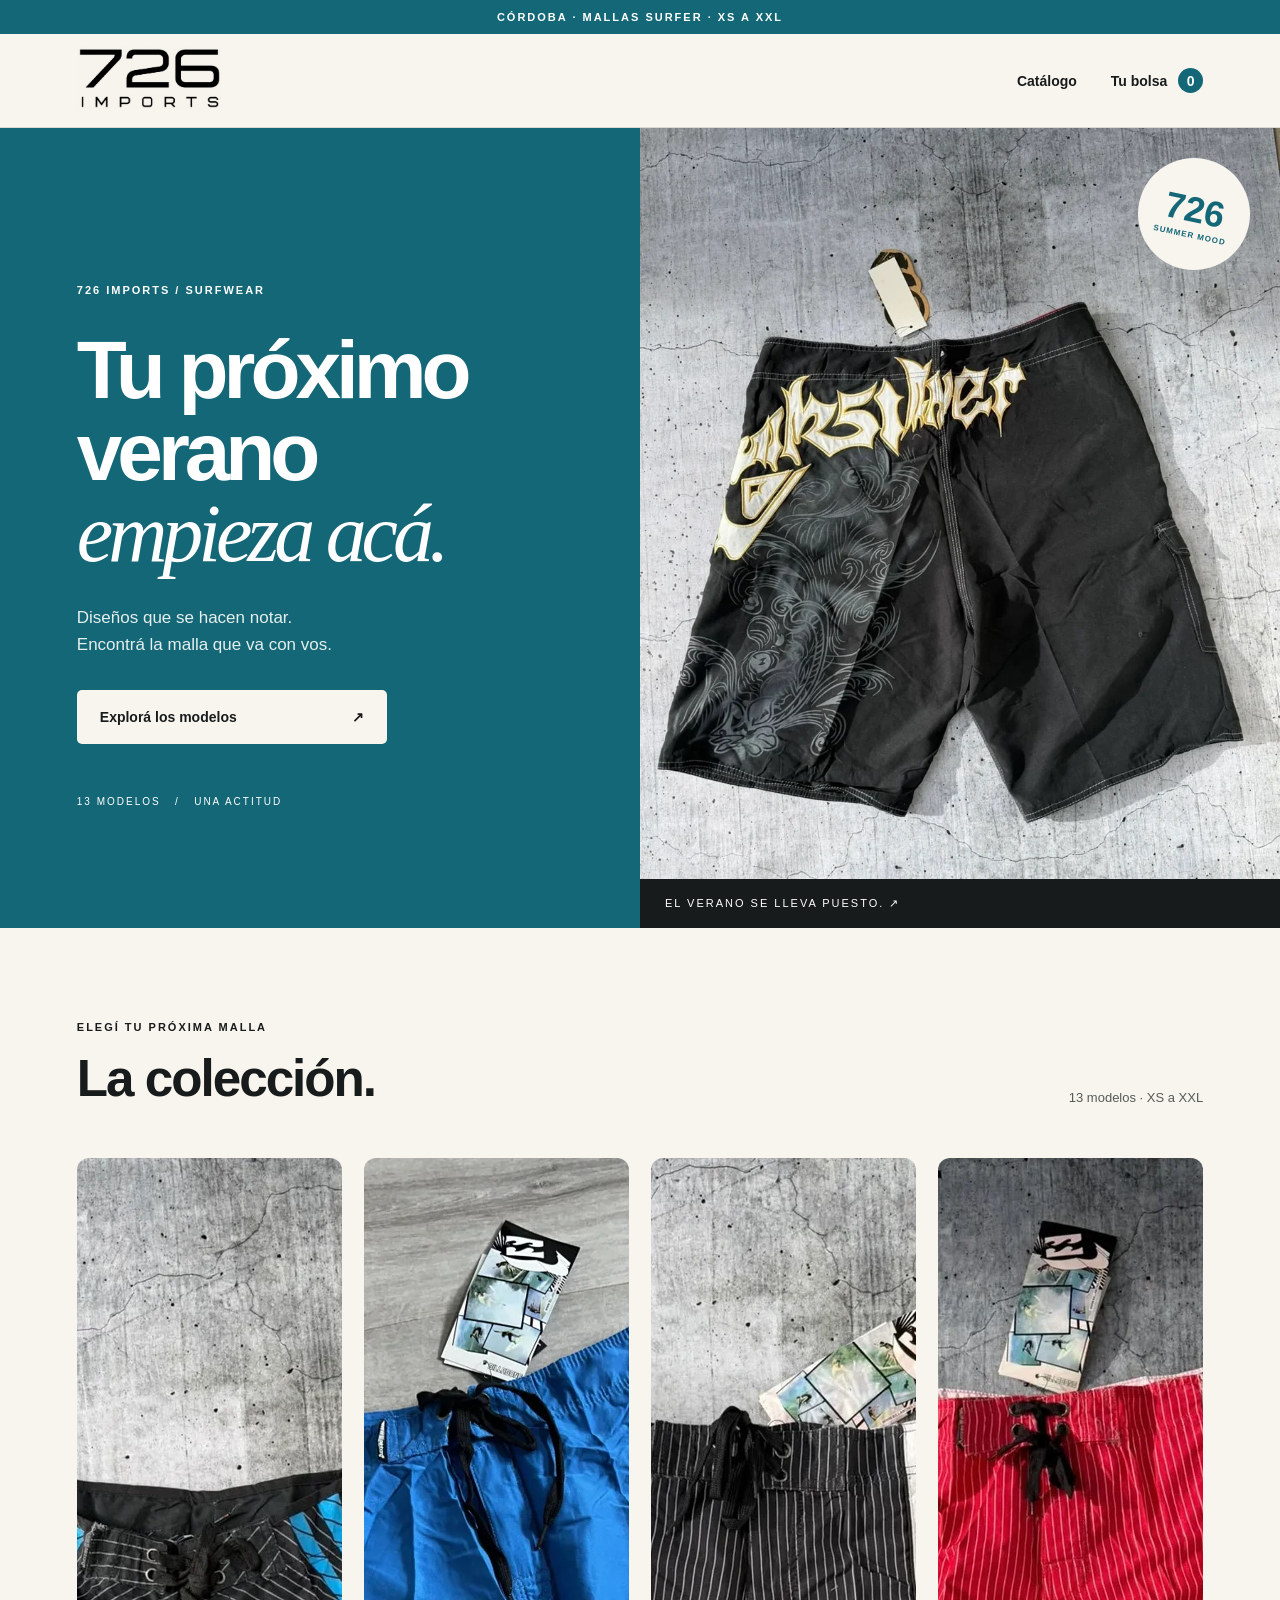
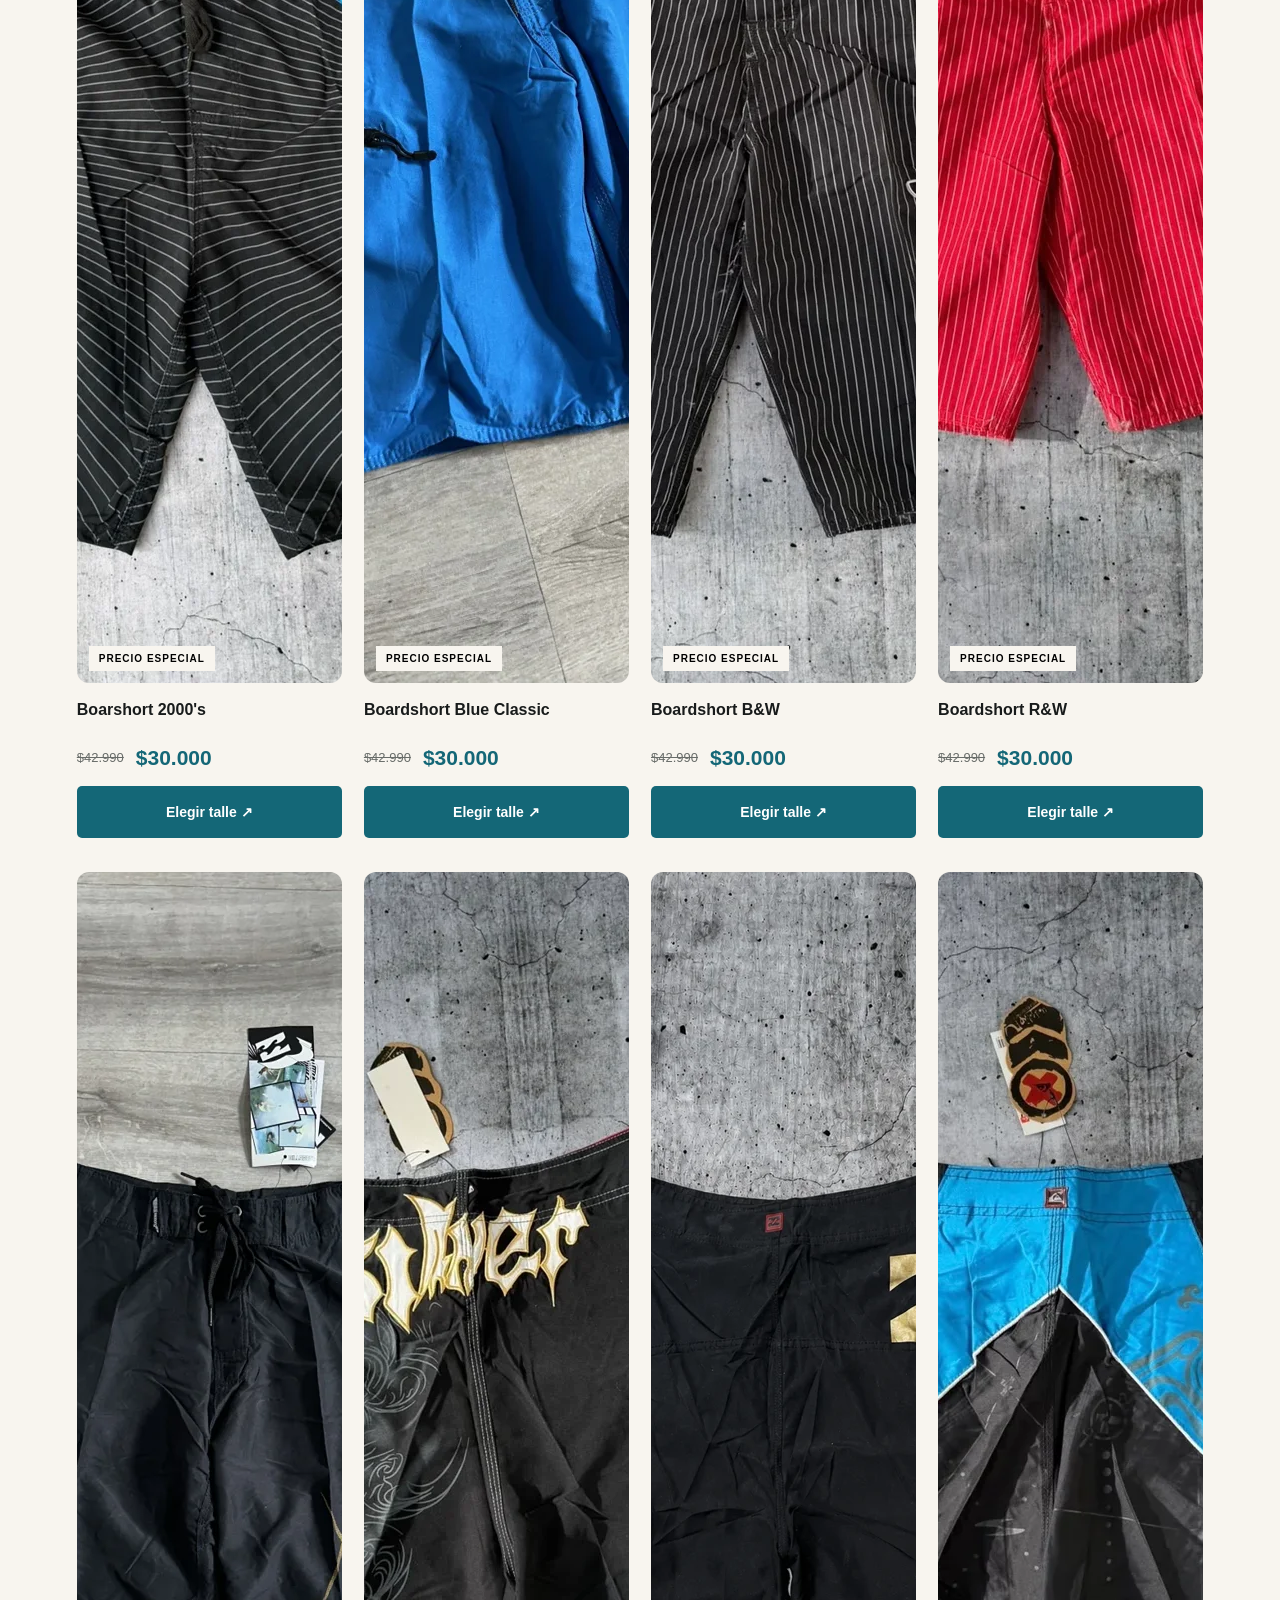
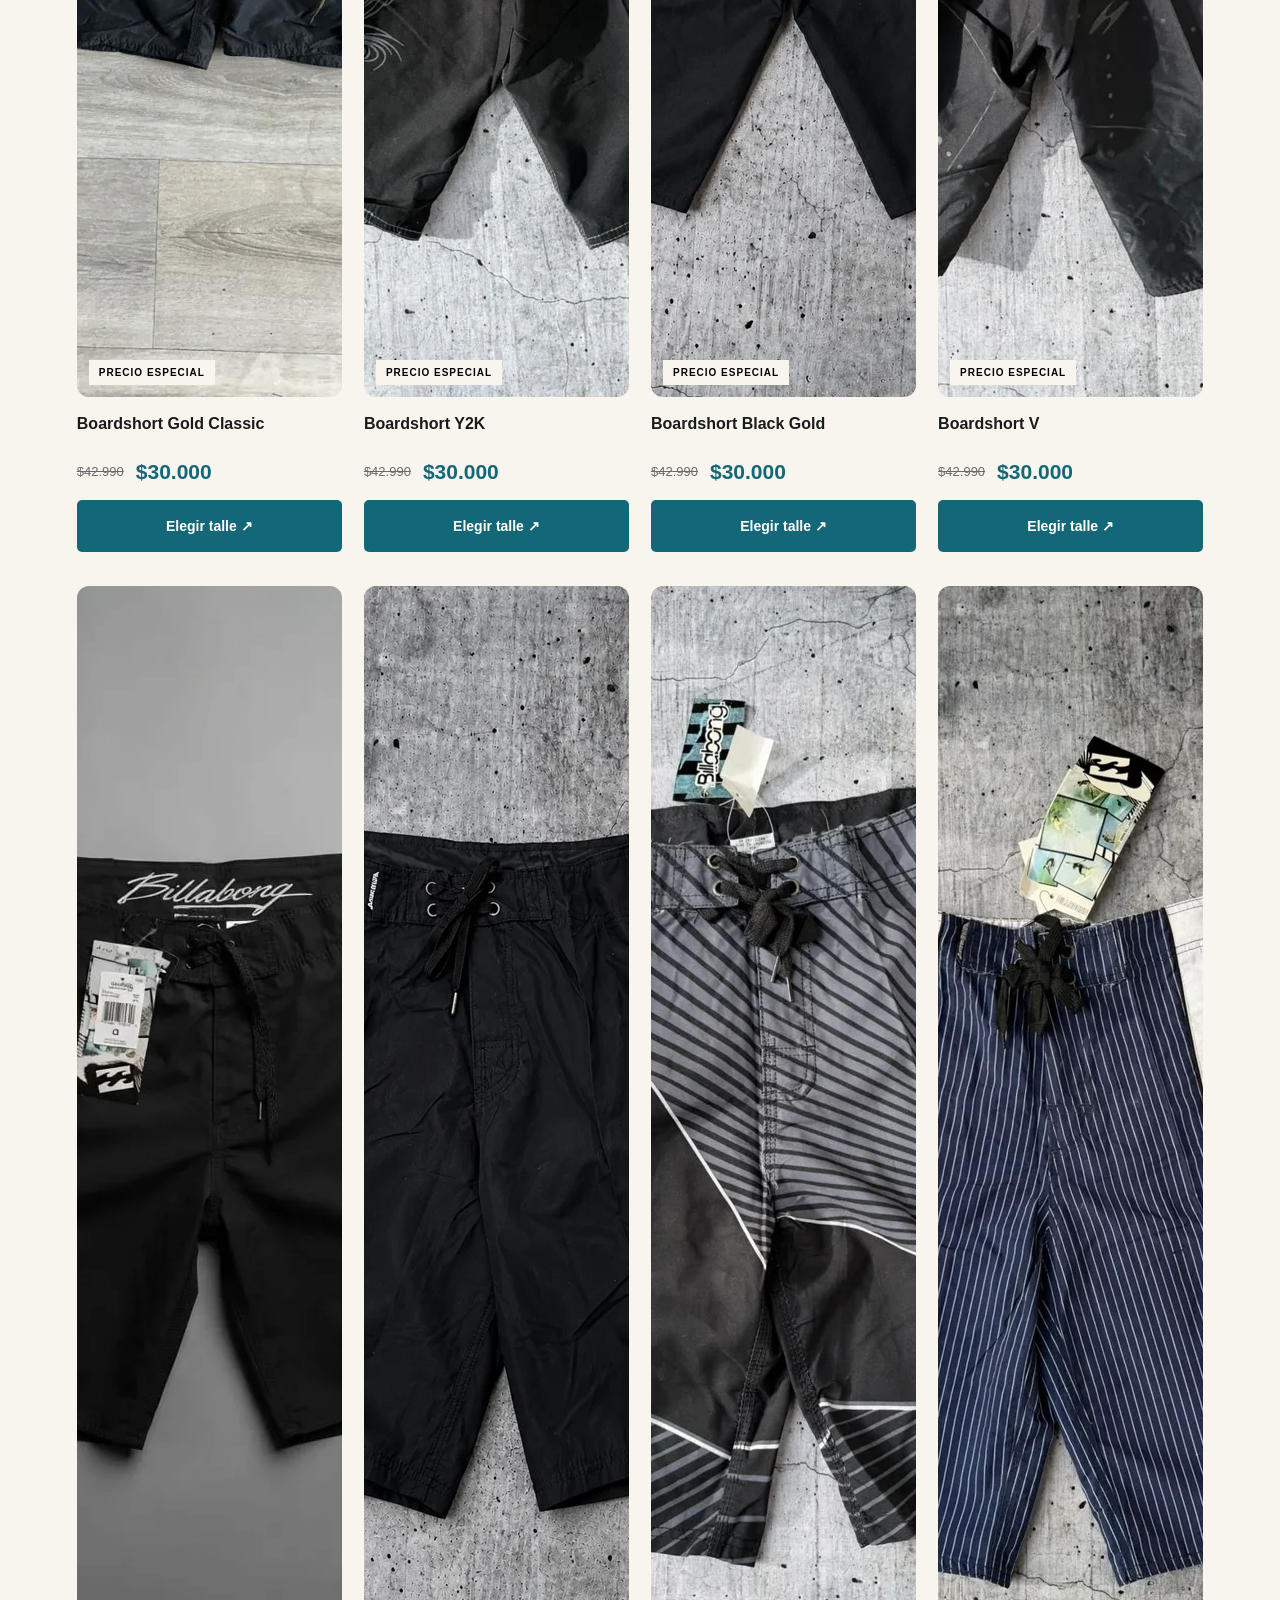
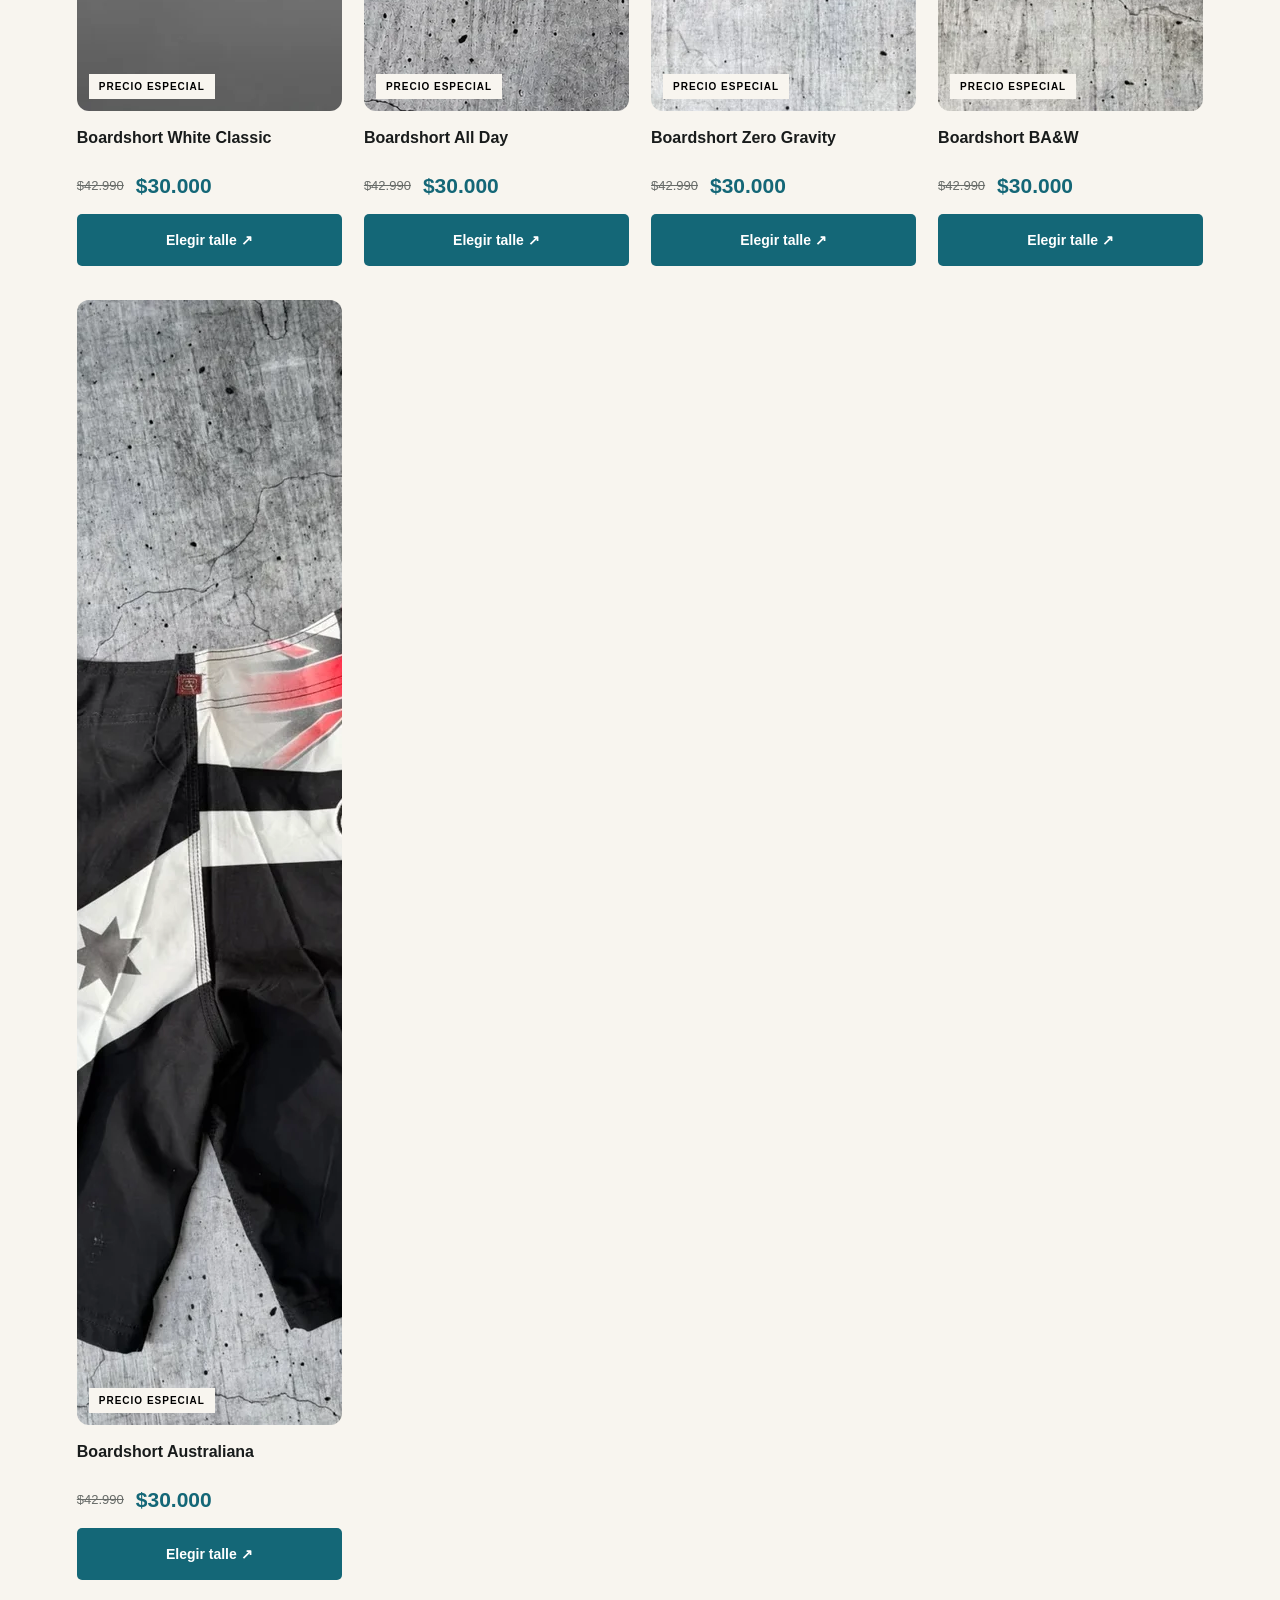
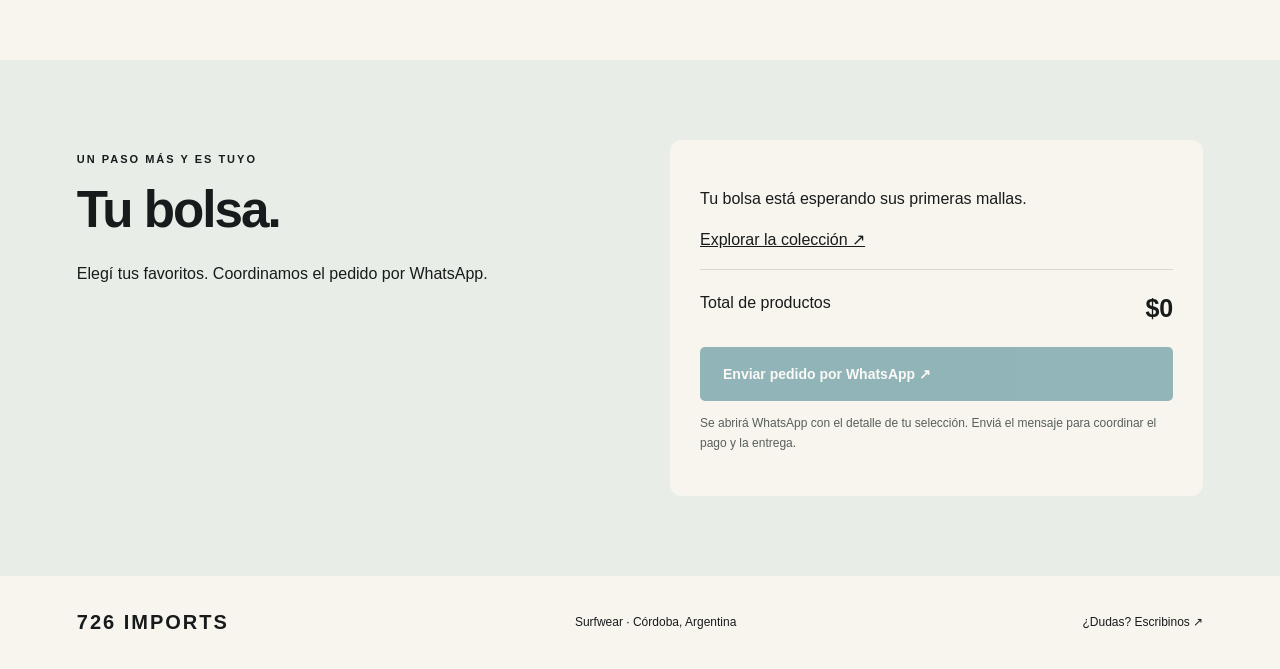
==== commit ea415e34: "Publicar nueva web de 726imports con catálogo y pedidos por WhatsApp" ====
--- a/index.html
+++ b/index.html
@@ -1,681 +1,8 @@
-<!DOCTYPE html>
-<html lang="es" class="scroll-smooth">
-<head>
-    <meta charset="UTF-8">
-    <meta name="viewport" content="width=device-width, initial-scale=1.0">
-    <title>726 IMPORTS | Tienda Oficial</title>
-    <!-- Tailwind CSS CDN -->
-    <script src="https://cdn.tailwindcss.com"></script>
-    <script>
-        tailwind.config = {
-            theme: {
-                extend: {
-                    colors: {
-                        brandDark: '#080808',
-                        brandCard: '#121212',
-                        brandBorder: '#222222',
-                        brandAccent: '#ffffff'
-                    },
-                    fontFamily: {
-                        sans: ['Inter', 'sans-serif'],
-                    }
-                }
-            }
-        }
-    </script>
-    <link href="https://fonts.googleapis.com/css2?family=Inter:wght@300;400;600;800;900&display=swap" rel="stylesheet">
-    <!-- FontAwesome para Íconos -->
-    <link rel="stylesheet" href="https://cdnjs.cloudflare.com/ajax/libs/font-awesome/6.4.0/css/all.min.css">
-    <style>
-        body { font-family: 'Inter', sans-serif; }
-        .hide-scrollbar::-webkit-scrollbar { display: none; }
-        .hide-scrollbar { -ms-overflow-style: none; scrollbar-width: none; }
-    </style>
-</head>
-<body class="bg-brandDark text-gray-100 antialiased min-h-screen flex flex-col selection:bg-white selection:text-black">
-
-    <!-- Header / Navbar con Menú Hamburguesa -->
-    <header class="sticky top-0 z-40 bg-black/90 backdrop-blur-md border-b border-brandBorder transition-all duration-300">
-        <div class="max-w-7xl mx-auto px-4 sm:px-6 lg:px-8 h-20 flex items-center justify-between">
-            
-            <!-- Lado Izquierdo: Botón 3 Rayitas + Logo -->
-            <div class="flex items-center gap-4">
-                <!-- Botón 3 Rayitas (Menú Hamburguesa) -->
-                <button onclick="toggleMobileMenu()" class="p-2 text-white hover:text-gray-300 focus:outline-none" aria-label="Menú">
-                    <i class="fa-solid fa-bars text-2xl"></i>
-                </button>
-
-                <!-- Logo Navbar -->
-                <a href="#" class="flex items-center group">
-                    <img src="Logotipo minimalista 726 Imports.png" alt="726 Imports Logo" class="h-9 w-auto object-contain invert brightness-200 group-hover:scale-105 transition-transform">
-                </a>
-            </div>
-
-            <!-- Navegación de Escritorio -->
-            <nav class="hidden md:flex items-center space-x-8 text-xs font-semibold tracking-widest text-gray-400 uppercase">
-                <a href="#" class="hover:text-white transition-colors">Inicio</a>
-                <a href="#mallas" class="hover:text-white transition-colors">Catálogo</a>
-                <a href="https://wa.me/5493513867470" target="_blank" class="hover:text-white transition-colors">Contacto</a>
-            </nav>
-
-            <!-- Botón Carrito -->
-            <button onclick="toggleCart()" class="relative p-3 rounded-full bg-brandCard border border-brandBorder text-white hover:border-white transition-colors focus:outline-none">
-                <i class="fa-solid fa-bag-shopping text-lg"></i>
-                <span id="cart-count" class="absolute -top-1 -right-1 bg-white text-black text-xs font-bold w-5 h-5 rounded-full flex items-center justify-center">0</span>
-            </button>
-        </div>
-
-        <!-- Menú Desplegable de las 3 Rayitas -->
-        <div id="mobile-menu" class="hidden bg-black/95 border-b border-brandBorder px-6 py-6 transition-all duration-300">
-            <nav class="flex flex-col space-y-5 text-sm font-bold tracking-widest uppercase text-gray-300">
-                <a href="#" onclick="toggleMobileMenu()" class="hover:text-white transition-colors flex items-center gap-3">
-                    <i class="fa-solid fa-house text-xs opacity-60"></i> Inicio
-                </a>
-                
-                <!-- Opción Catálogo con Subcategorías -->
-                <div class="space-y-3">
-                    <a href="#mallas" onclick="toggleMobileMenu()" class="hover:text-white transition-colors flex items-center gap-3">
-                        <i class="fa-solid fa-layer-group text-xs opacity-60"></i> Catálogo
-                    </a>
-                    <div class="pl-7 flex flex-col space-y-2 text-xs text-gray-500 font-medium tracking-normal normal-case">
-                        <a href="#mallas" onclick="toggleMobileMenu()" class="hover:text-white transition-colors">• Mallas / Boardshorts</a>
-                        <a href="#conjuntos" onclick="toggleMobileMenu()" class="hover:text-white transition-colors">• Conjuntos Deportivos</a>
-                        <a href="#retro" onclick="toggleMobileMenu()" class="hover:text-white transition-colors">• Camisetas Retro</a>
-                        <a href="#tecnologia" onclick="toggleMobileMenu()" class="hover:text-white transition-colors">• Tecnología</a>
-                    </div>
-                </div>
-
-                <a href="https://wa.me/5493513867470" target="_blank" onclick="toggleMobileMenu()" class="hover:text-white transition-colors flex items-center gap-3 text-emerald-400">
-                    <i class="fa-brands fa-whatsapp text-sm"></i> Contacto
-                </a>
-            </nav>
-        </div>
-    </header>
-
-    <!-- Hero Section -->
-    <section class="relative bg-black border-b border-brandBorder py-20 overflow-hidden">
-        <div class="absolute inset-0 opacity-10 bg-[radial-gradient(#fff_1px,transparent_1px)] [background-size:16px_16px]"></div>
-        <div class="max-w-7xl mx-auto px-4 sm:px-6 lg:px-8 relative z-10 flex flex-col items-center text-center">
-            <img src="Logotipo minimalista 726 Imports.png" alt="726 Imports" class="max-w-xs md:max-w-md w-full mb-6 invert brightness-200">
-            <p class="text-gray-400 text-sm md:text-base max-w-2xl tracking-widest uppercase font-light">
-                Indumentaria Urbana &amp; Tecnología Importada Exclusiva
-            </p>
-            <div class="mt-8 flex gap-4">
-                <a href="#mallas" class="px-8 py-3 bg-white text-black font-bold text-xs uppercase tracking-widest hover:bg-gray-200 transition-colors">
-                    Ver Colección
-                </a>
-            </div>
-        </div>
-    </section>
-
-    <!-- Main Content -->
-    <main class="flex-grow max-w-7xl w-full mx-auto px-4 sm:px-6 lg:px-8 py-12 space-y-24">
-
-        <!-- SECCIÓN: MALLAS (Carrusel Interactivo) -->
-        <section id="mallas" class="scroll-mt-28">
-            <div class="flex flex-col md:flex-row md:items-end justify-between mb-8 border-b border-brandBorder pb-4">
-                <div>
-                    <span class="text-xs uppercase tracking-widest text-gray-500 font-bold">Colección Verano</span>
-                    <h2 class="text-3xl font-black tracking-tight text-white mt-1">Mallas / Boardshorts</h2>
-                </div>
-                <div class="mt-4 md:mt-0 flex items-center gap-4">
-                    <span class="text-xl font-bold text-gray-300">$30.000</span>
-                    <div class="flex gap-2">
-                        <button onclick="scrollCarousel(-1)" class="w-10 h-10 border border-brandBorder bg-brandCard text-white flex items-center justify-center hover:bg-white hover:text-black transition-colors">
-                            <i class="fa-solid fa-chevron-left"></i>
-                        </button>
-                        <button onclick="scrollCarousel(1)" class="w-10 h-10 border border-brandBorder bg-brandCard text-white flex items-center justify-center hover:bg-white hover:text-black transition-colors">
-                            <i class="fa-solid fa-chevron-right"></i>
-                        </button>
-                    </div>
-                </div>
-            </div>
-
-            <!-- Slider Container -->
-            <div id="mallas-carousel" class="flex gap-6 overflow-x-auto snap-x snap-mandatory hide-scrollbar pb-6">
-                
-                <!-- Modelo 1 -->
-                <div class="snap-start min-w-[280px] sm:min-w-[320px] max-w-[320px] bg-brandCard border border-brandBorder flex flex-col justify-between group">
-                    <div class="relative overflow-hidden aspect-[3/4]">
-                        <img src="All day.jpeg" alt="Malla All Day" class="w-full h-full object-cover group-hover:scale-105 transition-transform duration-500">
-                    </div>
-                    <div class="p-5 flex flex-col flex-grow justify-between">
-                        <div>
-                            <h3 class="font-bold text-lg text-white">Boardshort All Day</h3>
-                            <p class="text-sm text-gray-400 mt-1">$30.000</p>
-                        </div>
-                        <div class="mt-4">
-                            <label class="block text-xs uppercase font-semibold text-gray-400 mb-2">Seleccionar Talle:</label>
-                            <div class="flex gap-2 mb-4" id="size-malla-1">
-                                <button onclick="selectSize(this, 'malla-1', 'S')" class="size-btn flex-1 py-1 text-xs border border-brandBorder font-semibold hover:border-white transition-colors">S</button>
-                                <button onclick="selectSize(this, 'malla-1', 'M')" class="size-btn flex-1 py-1 text-xs border border-brandBorder font-semibold hover:border-white transition-colors">M</button>
-                                <button onclick="selectSize(this, 'malla-1', 'L')" class="size-btn flex-1 py-1 text-xs border border-brandBorder font-semibold hover:border-white transition-colors">L</button>
-                                <button onclick="selectSize(this, 'malla-1', 'XL')" class="size-btn flex-1 py-1 text-xs border border-brandBorder font-semibold hover:border-white transition-colors">XL</button>
-                                <button onclick="selectSize(this, 'malla-1', 'XXL')" class="size-btn flex-1 py-1 text-xs border border-brandBorder font-semibold hover:border-white transition-colors">XXL</button>
-                            </div>
-                            <button onclick="addToCart('Boardshort All Day', 30000, 'malla-1', true)" class="w-full bg-white text-black font-bold py-3 text-xs uppercase tracking-widest hover:bg-gray-200 transition-colors">
-                                Agregar al Carrito
-                            </button>
-                        </div>
-                    </div>
-                </div>
-
-                <!-- Modelo 2 -->
-                <div class="snap-start min-w-[280px] sm:min-w-[320px] max-w-[320px] bg-brandCard border border-brandBorder flex flex-col justify-between group">
-                    <div class="relative overflow-hidden aspect-[3/4]">
-                        <img src="Australia.jpeg" alt="Malla Australia" class="w-full h-full object-cover group-hover:scale-105 transition-transform duration-500">
-                    </div>
-                    <div class="p-5 flex flex-col flex-grow justify-between">
-                        <div>
-                            <h3 class="font-bold text-lg text-white">Boardshort Australia</h3>
-                            <p class="text-sm text-gray-400 mt-1">$30.000</p>
-                        </div>
-                        <div class="mt-4">
-                            <label class="block text-xs uppercase font-semibold text-gray-400 mb-2">Seleccionar Talle:</label>
-                            <div class="flex gap-2 mb-4" id="size-malla-2">
-                                <button onclick="selectSize(this, 'malla-2', 'S')" class="size-btn flex-1 py-1 text-xs border border-brandBorder font-semibold hover:border-white transition-colors">S</button>
-                                <button onclick="selectSize(this, 'malla-2', 'M')" class="size-btn flex-1 py-1 text-xs border border-brandBorder font-semibold hover:border-white transition-colors">M</button>
-                                <button onclick="selectSize(this, 'malla-2', 'L')" class="size-btn flex-1 py-1 text-xs border border-brandBorder font-semibold hover:border-white transition-colors">L</button>
-                                <button onclick="selectSize(this, 'malla-2', 'XL')" class="size-btn flex-1 py-1 text-xs border border-brandBorder font-semibold hover:border-white transition-colors">XL</button>
-                                <button onclick="selectSize(this, 'malla-2', 'XXL')" class="size-btn flex-1 py-1 text-xs border border-brandBorder font-semibold hover:border-white transition-colors">XXL</button>
-                            </div>
-                            <button onclick="addToCart('Boardshort Australia', 30000, 'malla-2', true)" class="w-full bg-white text-black font-bold py-3 text-xs uppercase tracking-widest hover:bg-gray-200 transition-colors">
-                                Agregar al Carrito
-                            </button>
-                        </div>
-                    </div>
-                </div>
-
-                <!-- Modelo 3 -->
-                <div class="snap-start min-w-[280px] sm:min-w-[320px] max-w-[320px] bg-brandCard border border-brandBorder flex flex-col justify-between group">
-                    <div class="relative overflow-hidden aspect-[3/4]">
-                        <img src="Boardshort BAYW.jpeg" alt="Boardshort BAYW" class="w-full h-full object-cover group-hover:scale-105 transition-transform duration-500">
-                    </div>
-                    <div class="p-5 flex flex-col flex-grow justify-between">
-                        <div>
-                            <h3 class="font-bold text-lg text-white">Boardshort BAYW</h3>
-                            <p class="text-sm text-gray-400 mt-1">$30.000</p>
-                        </div>
-                        <div class="mt-4">
-                            <label class="block text-xs uppercase font-semibold text-gray-400 mb-2">Seleccionar Talle:</label>
-                            <div class="flex gap-2 mb-4" id="size-malla-3">
-                                <button onclick="selectSize(this, 'malla-3', 'S')" class="size-btn flex-1 py-1 text-xs border border-brandBorder font-semibold hover:border-white transition-colors">S</button>
-                                <button onclick="selectSize(this, 'malla-3', 'M')" class="size-btn flex-1 py-1 text-xs border border-brandBorder font-semibold hover:border-white transition-colors">M</button>
-                                <button onclick="selectSize(this, 'malla-3', 'L')" class="size-btn flex-1 py-1 text-xs border border-brandBorder font-semibold hover:border-white transition-colors">L</button>
-                                <button onclick="selectSize(this, 'malla-3', 'XL')" class="size-btn flex-1 py-1 text-xs border border-brandBorder font-semibold hover:border-white transition-colors">XL</button>
-                                <button onclick="selectSize(this, 'malla-3', 'XXL')" class="size-btn flex-1 py-1 text-xs border border-brandBorder font-semibold hover:border-white transition-colors">XXL</button>
-                            </div>
-                            <button onclick="addToCart('Boardshort BAYW', 30000, 'malla-3', true)" class="w-full bg-white text-black font-bold py-3 text-xs uppercase tracking-widest hover:bg-gray-200 transition-colors">
-                                Agregar al Carrito
-                            </button>
-                        </div>
-                    </div>
-                </div>
-
-                <!-- Modelo 4 -->
-                <div class="snap-start min-w-[280px] sm:min-w-[320px] max-w-[320px] bg-brandCard border border-brandBorder flex flex-col justify-between group">
-                    <div class="relative overflow-hidden aspect-[3/4]">
-                        <img src="Boardshort Y2K.jpeg" alt="Boardshort Y2K" class="w-full h-full object-cover group-hover:scale-105 transition-transform duration-500">
-                    </div>
-                    <div class="p-5 flex flex-col flex-grow justify-between">
-                        <div>
-                            <h3 class="font-bold text-lg text-white">Boardshort Y2K</h3>
-                            <p class="text-sm text-gray-400 mt-1">$30.000</p>
-                        </div>
-                        <div class="mt-4">
-                            <label class="block text-xs uppercase font-semibold text-gray-400 mb-2">Seleccionar Talle:</label>
-                            <div class="flex gap-2 mb-4" id="size-malla-4">
-                                <button onclick="selectSize(this, 'malla-4', 'S')" class="size-btn flex-1 py-1 text-xs border border-brandBorder font-semibold hover:border-white transition-colors">S</button>
-                                <button onclick="selectSize(this, 'malla-4', 'M')" class="size-btn flex-1 py-1 text-xs border border-brandBorder font-semibold hover:border-white transition-colors">M</button>
-                                <button onclick="selectSize(this, 'malla-4', 'L')" class="size-btn flex-1 py-1 text-xs border border-brandBorder font-semibold hover:border-white transition-colors">L</button>
-                                <button onclick="selectSize(this, 'malla-4', 'XL')" class="size-btn flex-1 py-1 text-xs border border-brandBorder font-semibold hover:border-white transition-colors">XL</button>
-                                <button onclick="selectSize(this, 'malla-4', 'XXL')" class="size-btn flex-1 py-1 text-xs border border-brandBorder font-semibold hover:border-white transition-colors">XXL</button>
-                            </div>
-                            <button onclick="addToCart('Boardshort Y2K', 30000, 'malla-4', true)" class="w-full bg-white text-black font-bold py-3 text-xs uppercase tracking-widest hover:bg-gray-200 transition-colors">
-                                Agregar al Carrito
-                            </button>
-                        </div>
-                    </div>
-                </div>
-
-                <!-- Modelo 5 -->
-                <div class="snap-start min-w-[280px] sm:min-w-[320px] max-w-[320px] bg-brandCard border border-brandBorder flex flex-col justify-between group">
-                    <div class="relative overflow-hidden aspect-[3/4]">
-                        <img src="RYW.jpeg" alt="Boardshort RYW" class="w-full h-full object-cover group-hover:scale-105 transition-transform duration-500">
-                    </div>
-                    <div class="p-5 flex flex-col flex-grow justify-between">
-                        <div>
-                            <h3 class="font-bold text-lg text-white">Boardshort RYW</h3>
-                            <p class="text-sm text-gray-400 mt-1">$30.000</p>
-                        </div>
-                        <div class="mt-4">
-                            <label class="block text-xs uppercase font-semibold text-gray-400 mb-2">Seleccionar Talle:</label>
-                            <div class="flex gap-2 mb-4" id="size-malla-5">
-                                <button onclick="selectSize(this, 'malla-5', 'S')" class="size-btn flex-1 py-1 text-xs border border-brandBorder font-semibold hover:border-white transition-colors">S</button>
-                                <button onclick="selectSize(this, 'malla-5', 'M')" class="size-btn flex-1 py-1 text-xs border border-brandBorder font-semibold hover:border-white transition-colors">M</button>
-                                <button onclick="selectSize(this, 'malla-5', 'L')" class="size-btn flex-1 py-1 text-xs border border-brandBorder font-semibold hover:border-white transition-colors">L</button>
-                                <button onclick="selectSize(this, 'malla-5', 'XL')" class="size-btn flex-1 py-1 text-xs border border-brandBorder font-semibold hover:border-white transition-colors">XL</button>
-                                <button onclick="selectSize(this, 'malla-5', 'XXL')" class="size-btn flex-1 py-1 text-xs border border-brandBorder font-semibold hover:border-white transition-colors">XXL</button>
-                            </div>
-                            <button onclick="addToCart('Boardshort RYW', 30000, 'malla-5', true)" class="w-full bg-white text-black font-bold py-3 text-xs uppercase tracking-widest hover:bg-gray-200 transition-colors">
-                                Agregar al Carrito
-                            </button>
-                        </div>
-                    </div>
-                </div>
-
-                <!-- Modelo 6 -->
-                <div class="snap-start min-w-[280px] sm:min-w-[320px] max-w-[320px] bg-brandCard border border-brandBorder flex flex-col justify-between group">
-                    <div class="relative overflow-hidden aspect-[3/4]">
-                        <img src="WhatsApp Image 2026-10-06 at 13.55.24.jpeg" alt="Boardshort CamuFLage" class="w-full h-full object-cover group-hover:scale-105 transition-transform duration-500">
-                    </div>
-                    <div class="p-5 flex flex-col flex-grow justify-between">
-                        <div>
-                            <h3 class="font-bold text-lg text-white">Boardshort CamuFLage</h3>
-                            <p class="text-sm text-gray-400 mt-1">$30.000</p>
-                        </div>
-                        <div class="mt-4">
-                            <label class="block text-xs uppercase font-semibold text-gray-400 mb-2">Seleccionar Talle:</label>
-                            <div class="flex gap-2 mb-4" id="size-malla-6">
-                                <button onclick="selectSize(this, 'malla-6', 'S')" class="size-btn flex-1 py-1 text-xs border border-brandBorder font-semibold hover:border-white transition-colors">S</button>
-                                <button onclick="selectSize(this, 'malla-6', 'M')" class="size-btn flex-1 py-1 text-xs border border-brandBorder font-semibold hover:border-white transition-colors">M</button>
-                                <button onclick="selectSize(this, 'malla-6', 'L')" class="size-btn flex-1 py-1 text-xs border border-brandBorder font-semibold hover:border-white transition-colors">L</button>
-                                <button onclick="selectSize(this, 'malla-6', 'XL')" class="size-btn flex-1 py-1 text-xs border border-brandBorder font-semibold hover:border-white transition-colors">XL</button>
-                                <button onclick="selectSize(this, 'malla-6', 'XXL')" class="size-btn flex-1 py-1 text-xs border border-brandBorder font-semibold hover:border-white transition-colors">XXL</button>
-                            </div>
-                            <button onclick="addToCart('Boardshort CamuFLage', 30000, 'malla-6', true)" class="w-full bg-white text-black font-bold py-3 text-xs uppercase tracking-widest hover:bg-gray-200 transition-colors">
-                                Agregar al Carrito
-                            </button>
-                        </div>
-                    </div>
-                </div>
-
-                <!-- Modelo 7 -->
-                <div class="snap-start min-w-[280px] sm:min-w-[320px] max-w-[320px] bg-brandCard border border-brandBorder flex flex-col justify-between group">
-                    <div class="relative overflow-hidden aspect-[3/4]">
-                        <img src="Zero Gravity.jpeg" alt="Boardshort Zero Gravity" class="w-full h-full object-cover group-hover:scale-105 transition-transform duration-500">
-                    </div>
-                    <div class="p-5 flex flex-col flex-grow justify-between">
-                        <div>
-                            <h3 class="font-bold text-lg text-white">Boardshort Zero Gravity</h3>
-                            <p class="text-sm text-gray-400 mt-1">$30.000</p>
-                        </div>
-                        <div class="mt-4">
-                            <label class="block text-xs uppercase font-semibold text-gray-400 mb-2">Seleccionar Talle:</label>
-                            <div class="flex gap-2 mb-4" id="size-malla-7">
-                                <button onclick="selectSize(this, 'malla-7', 'S')" class="size-btn flex-1 py-1 text-xs border border-brandBorder font-semibold hover:border-white transition-colors">S</button>
-                                <button onclick="selectSize(this, 'malla-7', 'M')" class="size-btn flex-1 py-1 text-xs border border-brandBorder font-semibold hover:border-white transition-colors">M</button>
-                                <button onclick="selectSize(this, 'malla-7', 'L')" class="size-btn flex-1 py-1 text-xs border border-brandBorder font-semibold hover:border-white transition-colors">L</button>
-                                <button onclick="selectSize(this, 'malla-7', 'XL')" class="size-btn flex-1 py-1 text-xs border border-brandBorder font-semibold hover:border-white transition-colors">XL</button>
-                                <button onclick="selectSize(this, 'malla-7', 'XXL')" class="size-btn flex-1 py-1 text-xs border border-brandBorder font-semibold hover:border-white transition-colors">XXL</button>
-                            </div>
-                            <button onclick="addToCart('Boardshort Zero Gravity', 30000, 'malla-7', true)" class="w-full bg-white text-black font-bold py-3 text-xs uppercase tracking-widest hover:bg-gray-200 transition-colors">
-                                Agregar al Carrito
-                            </button>
-                        </div>
-                    </div>
-                </div>
-
-            </div>
-        </section>
-
-        <!-- SECCIÓN: CONJUNTOS -->
-        <section id="conjuntos" class="scroll-mt-28">
-            <div class="border-b border-brandBorder pb-4 mb-8">
-                <span class="text-xs uppercase tracking-widest text-gray-500 font-bold">Training &amp; Sport</span>
-                <h2 class="text-3xl font-black tracking-tight text-white mt-1">Conjuntos (Musculosa + Short)</h2>
-            </div>
-            <div class="grid grid-cols-1 md:grid-cols-2 lg:grid-cols-3 gap-8">
-                
-                <div class="bg-brandCard border border-brandBorder flex flex-col justify-between group">
-                    <div class="relative overflow-hidden aspect-[4/5]">
-                        <img src="conjunto.jpg" alt="Conjunto Musculosa + Short" class="w-full h-full object-cover group-hover:scale-105 transition-transform duration-500">
-                    </div>
-                    <div class="p-6 flex flex-col flex-grow justify-between">
-                        <div>
-                            <h3 class="font-bold text-xl text-white">Conjunto Deportivo 726</h3>
-                            <p class="text-xs text-gray-400 mt-1">Musculosa microperforada + Short liviano con bolsillos</p>
-                            <p class="text-lg font-bold text-white mt-3">$50.000</p>
-                        </div>
-                        <div class="mt-6">
-                            <label class="block text-xs uppercase font-semibold text-gray-400 mb-2">Seleccionar Talle:</label>
-                            <div class="flex gap-2 mb-4" id="size-conjunto-1">
-                                <button onclick="selectSize(this, 'conjunto-1', 'S')" class="size-btn flex-1 py-1.5 text-xs border border-brandBorder font-semibold hover:border-white transition-colors">S</button>
-                                <button onclick="selectSize(this, 'conjunto-1', 'M')" class="size-btn flex-1 py-1.5 text-xs border border-brandBorder font-semibold hover:border-white transition-colors">M</button>
-                                <button onclick="selectSize(this, 'conjunto-1', 'L')" class="size-btn flex-1 py-1.5 text-xs border border-brandBorder font-semibold hover:border-white transition-colors">L</button>
-                                <button onclick="selectSize(this, 'conjunto-1', 'XL')" class="size-btn flex-1 py-1.5 text-xs border border-brandBorder font-semibold hover:border-white transition-colors">XL</button>
-                                <button onclick="selectSize(this, 'conjunto-1', 'XXL')" class="size-btn flex-1 py-1.5 text-xs border border-brandBorder font-semibold hover:border-white transition-colors">XXL</button>
-                            </div>
-                            <button onclick="addToCart('Conjunto (Musculosa + Short)', 50000, 'conjunto-1', true)" class="w-full bg-white text-black font-bold py-3 text-xs uppercase tracking-widest hover:bg-gray-200 transition-colors">
-                                Agregar al Carrito
-                            </button>
-                        </div>
-                    </div>
-                </div>
-
-            </div>
-        </section>
-
-        <!-- SECCIÓN: CAMISETAS RETRO -->
-        <section id="retro" class="scroll-mt-28">
-            <div class="border-b border-brandBorder pb-4 mb-8">
-                <span class="text-xs uppercase tracking-widest text-gray-500 font-bold">Edición Especial</span>
-                <h2 class="text-3xl font-black tracking-tight text-white mt-1">Camisetas Retro</h2>
-            </div>
-            <div class="grid grid-cols-1 md:grid-cols-2 lg:grid-cols-3 gap-8">
-                
-                <div class="bg-brandCard border border-brandBorder flex flex-col justify-between group">
-                    <div class="relative overflow-hidden aspect-[4/5]">
-                        <img src="Remeras retro.jpg" alt="Camisetas Retro" class="w-full h-full object-cover group-hover:scale-105 transition-transform duration-500">
-                    </div>
-                    <div class="p-6 flex flex-col flex-grow justify-between">
-                        <div>
-                            <h3 class="font-bold text-xl text-white">Camiseta Retro de Colección</h3>
-                            <p class="text-xs text-gray-400 mt-1">Modelos icónicos de selección y clubes con detalles de época</p>
-                            <p class="text-lg font-bold text-white mt-3">$45.000</p>
-                        </div>
-                        <div class="mt-6">
-                            <label class="block text-xs uppercase font-semibold text-gray-400 mb-2">Seleccionar Talle:</label>
-                            <div class="flex gap-2 mb-4" id="size-retro-1">
-                                <button onclick="selectSize(this, 'retro-1', 'S')" class="size-btn flex-1 py-1.5 text-xs border border-brandBorder font-semibold hover:border-white transition-colors">S</button>
-                                <button onclick="selectSize(this, 'retro-1', 'M')" class="size-btn flex-1 py-1.5 text-xs border border-brandBorder font-semibold hover:border-white transition-colors">M</button>
-                                <button onclick="selectSize(this, 'retro-1', 'L')" class="size-btn flex-1 py-1.5 text-xs border border-brandBorder font-semibold hover:border-white transition-colors">L</button>
-                                <button onclick="selectSize(this, 'retro-1', 'XL')" class="size-btn flex-1 py-1.5 text-xs border border-brandBorder font-semibold hover:border-white transition-colors">XL</button>
-                                <button onclick="selectSize(this, 'retro-1', 'XXL')" class="size-btn flex-1 py-1.5 text-xs border border-brandBorder font-semibold hover:border-white transition-colors">XXL</button>
-                            </div>
-                            <button onclick="addToCart('Camiseta Retro', 45000, 'retro-1', true)" class="w-full bg-white text-black font-bold py-3 text-xs uppercase tracking-widest hover:bg-gray-200 transition-colors">
-                                Agregar al Carrito
-                            </button>
-                        </div>
-                    </div>
-                </div>
-
-            </div>
-        </section>
-
-        <!-- SECCIÓN: TECNOLOGÍA -->
-        <section id="tecnologia" class="scroll-mt-28">
-            <div class="border-b border-brandBorder pb-4 mb-8">
-                <span class="text-xs uppercase tracking-widest text-gray-500 font-bold">Import Tech</span>
-                <h2 class="text-3xl font-black tracking-tight text-white mt-1">Parlantes Portátiles</h2>
-            </div>
-            <div class="grid grid-cols-1 md:grid-cols-2 lg:grid-cols-3 gap-8">
-                
-                <div class="bg-brandCard border border-brandBorder flex flex-col justify-between group">
-                    <div class="relative overflow-hidden aspect-square bg-black flex items-center justify-center p-4">
-                        <img src="parlante jbl.png" alt="Parlante JBL" class="w-full h-full object-contain group-hover:scale-105 transition-transform duration-500">
-                    </div>
-                    <div class="p-6 flex flex-col flex-grow justify-between">
-                        <div>
-                            <h3 class="font-bold text-xl text-white">Parlante JBL Portátil</h3>
-                            <p class="text-xs text-gray-400 mt-1">Sonido de alta definición, resistente al agua, conexión Bluetooth 5.0</p>
-                            <p class="text-lg font-bold text-white mt-3">$40.000</p>
-                        </div>
-                        <div class="mt-6">
-                            <button onclick="addToCart('Parlante JBL Portátil', 40000, 'tech-1', false)" class="w-full bg-white text-black font-bold py-3 text-xs uppercase tracking-widest hover:bg-gray-200 transition-colors">
-                                Agregar al Carrito
-                            </button>
-                        </div>
-                    </div>
-                </div>
-
-            </div>
-        </section>
-
-    </main>
-
-    <!-- Footer -->
-    <footer class="bg-black border-t border-brandBorder py-12 mt-20">
-        <div class="max-w-7xl mx-auto px-4 sm:px-6 lg:px-8 flex flex-col md:flex-row items-center justify-between gap-6">
-            <div class="flex items-center gap-3">
-                <img src="Logotipo minimalista 726 Imports.png" alt="726 Imports Logo" class="h-8 w-auto invert brightness-200">
-            </div>
-            <p class="text-xs text-gray-500">&copy; 2026 726 IMPORTS. Todos los derechos reservados.</p>
-            <div class="flex gap-4 text-gray-400">
-                <a href="https://wa.me/5493513867470" target="_blank" class="hover:text-white transition-colors"><i class="fa-brands fa-whatsapp text-xl"></i></a>
-            </div>
-        </div>
-    </footer>
-
-    <!-- Overlay Carrito Modal -->
-    <div id="cart-overlay" class="fixed inset-0 bg-black/70 backdrop-blur-sm z-50 opacity-0 pointer-events-none transition-opacity duration-300" onclick="toggleCart()"></div>
-
-    <!-- Panel Flotante de Carrito -->
-    <aside id="cart-drawer" class="fixed top-0 right-0 h-full w-full sm:w-[450px] bg-black border-l border-brandBorder z-50 transform translate-x-full transition-transform duration-300 flex flex-col justify-between shadow-2xl">
-        
-        <!-- Carrito Header -->
-        <div class="p-6 border-b border-brandBorder flex items-center justify-between">
-            <div class="flex items-center gap-3">
-                <i class="fa-solid fa-bag-shopping text-xl text-white"></i>
-                <h3 class="font-bold text-lg text-white tracking-wide">Tu Carrito</h3>
-            </div>
-            <button onclick="toggleCart()" class="p-2 text-gray-400 hover:text-white transition-colors">
-                <i class="fa-solid fa-xmark text-xl"></i>
-            </button>
-        </div>
-
-        <!-- Carrito Body (Lista de productos) -->
-        <div id="cart-items" class="p-6 flex-grow overflow-y-auto space-y-4">
-            <div id="cart-empty" class="text-center py-12 text-gray-500">
-                <i class="fa-solid fa-cart-flatbed text-4xl mb-3 opacity-30"></i>
-                <p class="text-sm uppercase tracking-wider font-semibold">El carrito está vacío</p>
-            </div>
-        </div>
-
-        <!-- Carrito Footer (Totales + Checkout) -->
-        <div class="p-6 border-t border-brandBorder bg-brandDark space-y-4">
-            
-            <!-- Selector Método de Pago -->
-            <div>
-                <label class="block text-xs uppercase font-bold text-gray-400 mb-2">Método de Pago:</label>
-                <select id="payment-method" class="w-full bg-brandCard border border-brandBorder text-white text-sm p-3 focus:outline-none focus:border-white transition-colors">
-                    <option value="Efectivo">Efectivo</option>
-                    <option value="Transferencia">Transferencia Bancaria</option>
-                    <option value="Mercado Pago">Mercado Pago</option>
-                </select>
-            </div>
-
-            <!-- Resumen Total -->
-            <div class="flex justify-between items-center py-2 border-t border-brandBorder">
-                <span class="text-sm font-semibold text-gray-400 uppercase tracking-wider">Total a pagar:</span>
-                <span id="cart-total" class="text-2xl font-black text-white">$0</span>
-            </div>
-
-            <!-- Botón WhatsApp -->
-            <button onclick="checkoutWhatsApp()" class="w-full bg-emerald-600 hover:bg-emerald-500 text-white font-bold py-4 text-xs uppercase tracking-widest flex items-center justify-center gap-2 transition-colors">
-                <i class="fa-brands fa-whatsapp text-lg"></i>
-                Finalizar Pedido por WhatsApp
-            </button>
-        </div>
-
-    </aside>
-
-    <!-- Notificación Toast -->
-    <div id="toast" class="fixed bottom-6 right-6 bg-white text-black px-6 py-4 border-l-4 border-black font-bold text-xs uppercase tracking-wider shadow-2xl opacity-0 translate-y-4 pointer-events-none transition-all duration-300 z-50 flex items-center gap-3">
-        <i class="fa-solid fa-check text-base"></i>
-        <span id="toast-msg">Producto agregado</span>
-    </div>
-
-    <!-- JavaScript interactivo -->
-    <script>
-        let cart = [];
-        let selectedSizes = {};
-
-        // Abrir/Cerrar Menú Hamburguesa (3 Rayitas)
-        function toggleMobileMenu() {
-            const menu = document.getElementById('mobile-menu');
-            menu.classList.toggle('hidden');
-        }
-
-        // Scroll suave del Carrusel
-        function scrollCarousel(direction) {
-            const container = document.getElementById('mallas-carousel');
-            const scrollAmount = 340;
-            container.scrollBy({ left: direction * scrollAmount, behavior: 'smooth' });
-        }
-
-        // Selección de Talle
-        function selectSize(btnElement, productId, size) {
-            const container = document.getElementById(`size-${productId}`);
-            const buttons = container.querySelectorAll('.size-btn');
-            
-            buttons.forEach(b => {
-                b.classList.remove('bg-white', 'text-black', 'border-white');
-                b.classList.add('border-brandBorder');
-            });
-
-            btnElement.classList.add('bg-white', 'text-black', 'border-white');
-            selectedSizes[productId] = size;
-        }
-
-        // Agregar Item al Carrito
-        function addToCart(title, price, productId, requiresSize) {
-            let size = null;
-            if (requiresSize) {
-                size = selectedSizes[productId];
-                if (!size) {
-                    showToast('Por favor selecciona un talle primero', true);
-                    return;
-                }
-            }
-
-            const itemKey = requiresSize ? `${title}-${size}` : title;
-            const existingItem = cart.find(item => item.key === itemKey);
-
-            if (existingItem) {
-                existingItem.quantity += 1;
-            } else {
-                cart.push({
-                    key: itemKey,
-                    title: title,
-                    price: price,
-                    size: size,
-                    quantity: 1
-                });
-            }
-
-            updateCartUI();
-            showToast(`${title} ${size ? `(${size})` : ''} agregado`);
-        }
-
-        // Modificar Cantidad
-        function changeQuantity(key, delta) {
-            const item = cart.find(i => i.key === key);
-            if (item) {
-                item.quantity += delta;
-                if (item.quantity <= 0) {
-                    cart = cart.filter(i => i.key !== key);
-                }
-            }
-            updateCartUI();
-        }
-
-        // Actualizar UI del Carrito
-        function updateCartUI() {
-            const cartItemsContainer = document.getElementById('cart-items');
-            const cartEmptyMsg = document.getElementById('cart-empty');
-            const cartCountBadge = document.getElementById('cart-count');
-            const cartTotalElem = document.getElementById('cart-total');
-
-            const totalItems = cart.reduce((sum, item) => sum + item.quantity, 0);
-            const totalPrice = cart.reduce((sum, item) => sum + (item.price * item.quantity), 0);
-
-            cartCountBadge.innerText = totalItems;
-            cartTotalElem.innerText = `$${totalPrice.toLocaleString('es-AR')}`;
-
-            if (cart.length === 0) {
-                cartItemsContainer.innerHTML = '';
-                cartItemsContainer.appendChild(cartEmptyMsg);
-                cartEmptyMsg.classList.remove('hidden');
-                return;
-            }
-
-            cartEmptyMsg.classList.add('hidden');
-            cartItemsContainer.innerHTML = '';
-
-            cart.forEach(item => {
-                const subtotal = item.price * item.quantity;
-                const itemDiv = document.createElement('div');
-                itemDiv.className = 'bg-brandCard border border-brandBorder p-4 flex justify-between items-center';
-                itemDiv.innerHTML = `
-                    <div>
-                        <h4 class="font-bold text-sm text-white">${item.title}</h4>
-                        ${item.size ? `<span class="text-xs text-gray-400 uppercase tracking-wider">Talle: ${item.size}</span>` : ''}
-                        <p class="text-xs text-gray-300 font-semibold mt-1">$${item.price.toLocaleString('es-AR')} x ${item.quantity}</p>
-                    </div>
-                    <div class="flex items-center gap-3">
-                        <div class="flex items-center border border-brandBorder">
-                            <button onclick="changeQuantity('${item.key}', -1)" class="px-2 py-1 text-xs text-gray-400 hover:text-white">-</button>
-                            <span class="px-2 py-1 text-xs font-bold text-white">${item.quantity}</span>
-                            <button onclick="changeQuantity('${item.key}', 1)" class="px-2 py-1 text-xs text-gray-400 hover:text-white">+</button>
-                        </div>
-                        <span class="text-sm font-bold text-white min-w-[70px] text-right">$${subtotal.toLocaleString('es-AR')}</span>
-                    </div>
-                `;
-                cartItemsContainer.appendChild(itemDiv);
-            });
-        }
-
-        // Abrir/Cerrar Carrito Modal
-        function toggleCart() {
-            const drawer = document.getElementById('cart-drawer');
-            const overlay = document.getElementById('cart-overlay');
-            
-            const isOpen = !drawer.classList.contains('translate-x-full');
-            if (isOpen) {
-                drawer.classList.add('translate-x-full');
-                overlay.classList.add('opacity-0', 'pointer-events-none');
-            } else {
-                drawer.classList.remove('translate-x-full');
-                overlay.classList.remove('opacity-0', 'pointer-events-none');
-            }
-        }
-
-        // Toast Feedback
-        function showToast(msg, isError = false) {
-            const toast = document.getElementById('toast');
-            const toastMsg = document.getElementById('toast-msg');
-            
-            toastMsg.innerText = msg;
-            toast.className = `fixed bottom-6 right-6 px-6 py-4 font-bold text-xs uppercase tracking-wider shadow-2xl transition-all duration-300 z-50 flex items-center gap-3 ${
-                isError ? 'bg-red-600 text-white border-l-4 border-red-900' : 'bg-white text-black border-l-4 border-black'
-            }`;
-            
-            toast.classList.remove('opacity-0', 'translate-y-4', 'pointer-events-none');
-            
-            setTimeout(() => {
-                toast.classList.add('opacity-0', 'translate-y-4', 'pointer-events-none');
-            }, 3000);
-        }
-
-        // Checkout a WhatsApp
-        function checkoutWhatsApp() {
-            if (cart.length === 0) {
-                showToast('El carrito está vacío', true);
-                return;
-            }
-
-            const paymentMethod = document.getElementById('payment-method').value;
-            const totalPrice = cart.reduce((sum, item) => sum + (item.price * item.quantity), 0);
-
-            let message = "Hola! Quiero encargar los siguientes productos de 726:\n";
-
-            cart.forEach(item => {
-                const subtotal = item.price * item.quantity;
-                const sizeText = item.size ? ` - Talle: ${item.size}` : '';
-                message += `${item.title}${sizeText} x${item.quantity} - $${subtotal.toLocaleString('es-AR')}\n`;
-            });
-
-            message += `\nTotal a pagar: $${totalPrice.toLocaleString('es-AR')}\n`;
-            message += `Método de pago: ${paymentMethod}\n`;
-            message += `¿Coordinamos para el pago y la entrega?`;
-
-            const encodedMessage = encodeURIComponent(message);
-            const whatsappNumber = "5493513867470";
-            const whatsappUrl = `https://wa.me/${whatsappNumber}?text=${encodedMessage}`;
-
-            window.open(whatsappUrl, '_blank');
-        }
-    </script>
-</body>
-</html>+<!doctype html>
+<html lang="es-AR"><head><meta charset="utf-8"><meta name="viewport" content="width=device-width,initial-scale=1"><meta name="theme-color" content="#146777"><meta name="description" content="Encontrá tu malla surfer en 726imports. 13 modelos, talles XS a XXL y pedidos por WhatsApp en Córdoba."><title>726imports — Tu próximo verano</title><link rel="stylesheet" href="styles.css"><script src="products.js" defer></script><script src="app.js" defer></script></head>
+<body><a class="skip" href="#catalogo">Saltar al catálogo</a><div class="announcement">CÓRDOBA · MALLAS SURFER · XS A XXL</div><header><a href="#inicio" aria-label="726imports, inicio"><img class="logo" src="logo.webp" alt="726 Imports" width="170" height="74"></a><nav aria-label="Navegación principal"><a href="#catalogo">Catálogo</a><a href="#carrito" class="bag">Tu bolsa <span id="count">0</span></a></nav></header>
+<main><section id="inicio" class="hero"><div class="hero-copy"><p class="eyebrow">726 IMPORTS / SURFWEAR</p><h1>Tu próximo<br>verano<br><em>empieza acá.</em></h1><p>Diseños que se hacen notar.<br>Encontrá la malla que va con vos.</p><a class="button light" href="#catalogo">Explorá los modelos <span>↗</span></a><p class="hero-foot">13 MODELOS &nbsp; / &nbsp; UNA ACTITUD</p></div><div class="hero-image"><img src="modelo-6.webp" alt="Boardshort Y2K negro con diseño dorado" width="900" height="1125" fetchpriority="high"><span class="stamp">726<br><small>SUMMER MOOD</small></span><div class="image-caption">EL VERANO SE LLEVA PUESTO. ↗</div></div></section>
+<section id="catalogo" class="catalog section"><div class="section-heading"><div><p class="eyebrow">ELEGÍ TU PRÓXIMA MALLA</p><h2>La colección.</h2></div><span>13 modelos · XS a XXL</span></div><div id="products" class="grid"></div></section>
+<section id="carrito" class="section cart"><div><p class="eyebrow">UN PASO MÁS Y ES TUYO</p><h2>Tu bolsa.</h2><p>Elegí tus favoritos. Coordinamos el pedido por WhatsApp.</p></div><div class="cart-panel"><div id="cart-items"></div><div class="total"><span>Total de productos</span><strong id="total">$0</strong></div><button id="checkout" class="button" disabled>Enviar pedido por WhatsApp ↗</button><p class="note">Se abrirá WhatsApp con el detalle de tu selección. Enviá el mensaje para coordinar el pago y la entrega.</p></div></section></main>
+<footer><strong>726 IMPORTS</strong><span>Surfwear · Córdoba, Argentina</span><a href="https://wa.me/5493513986699" target="_blank" rel="noopener">¿Dudas? Escribinos ↗</a></footer>
+<dialog id="product-dialog" aria-labelledby="product-title"><button class="close" aria-label="Cerrar producto">✕</button><div class="product-layout"><div><div class="gallery"><img id="detail-image" alt="" width="900" height="1125"></div><div class="gallery-controls"><button id="photo-tab" aria-pressed="true">Foto del modelo</button><button id="size-tab" aria-pressed="false">Guía de talles</button></div></div><div class="detail"><p class="eyebrow">726 IMPORTS / BOARD SHORTS</p><h2 id="product-title"></h2><p class="price"><del>$42.990</del><strong>$30.000</strong></p><form id="add-form"><fieldset><legend>Elegí tu talle</legend><div id="sizes" class="sizes"></div></fieldset><label for="quantity">Cantidad</label><input id="quantity" type="number" min="1" max="99" value="1" required><button class="button" type="submit">Agregar a mi bolsa +</button></form><p class="note">Consultá las medidas en la segunda imagen para elegir tu talle.</p></div></div></dialog><div id="toast" role="status" aria-live="polite"></div></body></html>
--- a/styles.css
+++ b/styles.css
@@ -0,0 +1 @@
+:root{--paper:#f8f5ef;--ink:#181b1b;--teal:#146777;--line:#d9d9d1}*{box-sizing:border-box}html{scroll-behavior:smooth;scroll-padding-top:110px}body{margin:0;background:var(--paper);color:var(--ink);font-family:Arial,Helvetica,sans-serif}a{color:inherit;text-decoration:none}button,input{font:inherit}button,a,input{ -webkit-tap-highlight-color:transparent}button{cursor:pointer}button:disabled{cursor:default;opacity:.45}a:focus-visible,button:focus-visible,input:focus-visible{outline:3px solid #db6b2e;outline-offset:4px}.announcement{text-align:center;background:var(--teal);color:white;padding:11px;font-size:11px;font-weight:700;letter-spacing:2px}header{height:94px;padding:10px 6%;display:flex;justify-content:space-between;align-items:center;border-bottom:1px solid var(--line);position:sticky;top:0;background:var(--paper);z-index:5}.logo{width:145px;height:auto;mix-blend-mode:multiply}nav{display:flex;gap:34px;align-items:center;font-size:14px;font-weight:600}.bag span{display:inline-grid;place-items:center;border-radius:50%;background:var(--teal);color:white;min-width:25px;height:25px;margin-left:7px}.hero{display:grid;grid-template-columns:1fr 1fr;background:var(--teal);color:white}.hero-copy{padding:70px 10% 35px 12%;align-self:center}.eyebrow{font-size:11px;letter-spacing:2px;font-weight:700}h1{font-size:clamp(48px,6.4vw,96px);line-height:.99;letter-spacing:-5px;margin:30px 0}h1 em{font-family:Georgia,serif;font-weight:400}p{line-height:1.6}.hero-copy>p:not(.eyebrow):not(.hero-foot){color:#e5efed;font-size:17px}.button{display:flex;justify-content:space-between;align-items:center;gap:20px;background:var(--teal);color:white;border:0;padding:19px 23px;font-weight:700;font-size:14px;border-radius:5px;min-height:52px}.light{background:var(--paper);color:var(--ink);max-width:310px;margin-top:32px}.hero-foot{font-size:10px;letter-spacing:2px;margin-top:50px}.hero-image{position:relative;min-height:570px;overflow:hidden}.hero-image>img{width:100%;height:100%;object-fit:cover;display:block}.stamp{position:absolute;top:30px;right:30px;background:var(--paper);color:var(--teal);border-radius:50%;width:112px;height:112px;display:flex;flex-direction:column;justify-content:center;text-align:center;transform:rotate(12deg);font-size:36px;font-weight:900}.stamp small{font-size:8px;letter-spacing:1px}.image-caption{position:absolute;bottom:0;left:0;right:0;background:#181b1b;color:white;font-size:11px;letter-spacing:2px;padding:18px 25px}.section{padding:80px 6%}h2{font-size:clamp(32px,4vw,52px);letter-spacing:-2px;margin:12px 0 22px}.section-heading{display:flex;align-items:end;justify-content:space-between;margin-bottom:28px}.section-heading>span{font-size:13px;margin-bottom:25px;color:#565b58}.grid{display:grid;grid-template-columns:repeat(4,minmax(0,1fr));gap:34px 22px}.card{min-width:0}.card-photo{display:block;position:relative;width:100%;border:0;padding:0;background:#e6e4dd;overflow:hidden;border-radius:12px}.card-photo img{width:100%;aspect-ratio:4/5;object-fit:cover;display:block;transition:transform .3s}.card-photo:hover img{transform:scale(1.035)}.tag{position:absolute;left:12px;bottom:12px;padding:7px 10px;background:var(--paper);font-size:10px;font-weight:700;letter-spacing:1px}.card h3{font-size:16px;min-height:38px;margin:18px 0 7px}.price{display:flex;gap:12px;align-items:center;flex-wrap:wrap}.price del{color:#686c69;font-size:13px}.price strong{font-size:21px;color:var(--teal)}.card .button{width:100%;margin-top:16px;justify-content:center;padding:14px 8px}.cart{background:#e9ede7;display:grid;grid-template-columns:1fr 1fr;gap:60px}.cart-panel{background:var(--paper);padding:30px;border-radius:12px}.cart-panel>.button{width:100%;margin:24px 0 10px}.total{display:flex;justify-content:space-between;padding-top:24px;border-top:1px solid var(--line);gap:10px}.total strong{font-size:25px}.note{font-size:12px;color:#585f5b;line-height:1.7}.cart-row{display:grid;grid-template-columns:60px 1fr;gap:15px;padding:18px 0;border-bottom:1px solid var(--line)}.cart-row img{width:60px;height:80px;object-fit:cover;border-radius:5px}.cart-row h3{font-size:14px;margin:0 0 7px}.cart-row p{font-size:12px;margin:0 0 8px}.row-actions{display:flex;align-items:center;gap:12px;flex-wrap:wrap}.row-actions button{min-width:34px;min-height:34px;border:1px solid var(--line);background:transparent;border-radius:4px}.row-actions .remove{border:0;text-decoration:underline;font-size:12px}footer{padding:35px 6%;display:flex;justify-content:space-between;gap:20px;font-size:12px;align-items:center}footer strong{font-size:20px;letter-spacing:2px}dialog{border:0;border-radius:12px;background:var(--paper);padding:32px;max-width:980px;width:94%;max-height:92vh;overflow:auto}dialog::backdrop{background:#101c20b8}.close{position:absolute;right:12px;top:12px;width:42px;height:42px;border:0;border-radius:50%;background:var(--paper);z-index:2}.product-layout{display:grid;grid-template-columns:1fr 1fr;gap:36px}.gallery img{display:block;width:100%;height:490px;object-fit:contain;background:#efeee8}.gallery-controls{display:flex;gap:8px;margin-top:12px}.gallery-controls button{flex:1;background:transparent;border:1px solid var(--line);padding:13px 5px;font-size:12px;border-radius:4px}.gallery-controls [aria-pressed=true]{background:var(--ink);color:white}.detail{padding-top:30px}.detail h2{font-size:36px}fieldset{padding:0;border:0;margin:30px 0 24px}legend{margin-bottom:12px;font-size:14px}.sizes{display:flex;gap:7px;flex-wrap:wrap}.sizes label{position:relative}.sizes input{position:absolute;opacity:0;width:100%;height:100%;margin:0}.sizes span{display:grid;place-items:center;width:44px;height:44px;border:1px solid #8c9390;border-radius:50%;font-size:12px}.sizes input:checked+span{background:var(--ink);color:white}.sizes input:focus-visible+span{outline:3px solid #db6b2e;outline-offset:2px}#quantity{width:70px;padding:10px;background:transparent;border:1px solid #8c9390;margin-left:15px}form>.button{width:100%;margin-top:28px}#toast{position:fixed;bottom:24px;left:50%;transform:translateX(-50%);background:var(--ink);color:white;padding:16px 24px;border-radius:6px;z-index:20;max-width:90%;text-align:center;font-size:14px}#toast:empty{display:none}.skip{position:fixed;top:-100px;background:white;padding:20px;z-index:30}.skip:focus{top:0}@media(min-width:1500px){main,header,footer{max-width:1600px;margin:auto}}@media(max-width:1000px){.grid{grid-template-columns:repeat(3,minmax(0,1fr))}.hero-image{min-height:510px}h1{letter-spacing:-3px}.cart{gap:30px}}@media(max-width:650px){header{height:76px;padding:10px 5%}.logo{width:110px}nav{gap:17px;font-size:12px}.announcement{font-size:9px}.hero{grid-template-columns:1fr}.hero-copy{padding:36px 7% 30px}h1{font-size:58px;margin:22px 0}.hero-foot{margin-top:28px}.hero-image{min-height:0;height:330px}.hero-image>img{object-position:center 55%}.stamp{width:85px;height:85px;font-size:28px}.section{padding:48px 5%}.section-heading{display:block}.section-heading>span{display:block;margin-bottom:22px}.grid{grid-template-columns:repeat(2,minmax(0,1fr));gap:28px 12px}.card h3{font-size:14px;min-height:34px}.price{gap:8px}.price strong{font-size:20px}.price del{font-size:11px}.card .button{font-size:12px}.tag{font-size:8px;left:8px;bottom:8px}.cart{grid-template-columns:1fr;gap:12px}.cart-panel{padding:20px}footer{flex-direction:column;align-items:start}.product-layout{grid-template-columns:1fr;gap:8px}dialog{padding:20px;width:96%}.gallery img{height:360px}.detail{padding-top:12px}.detail h2{font-size:28px}.total{font-size:13px}.total strong{font-size:22px}}@media(prefers-reduced-motion:reduce){html{scroll-behavior:auto}*{transition:none!important}}
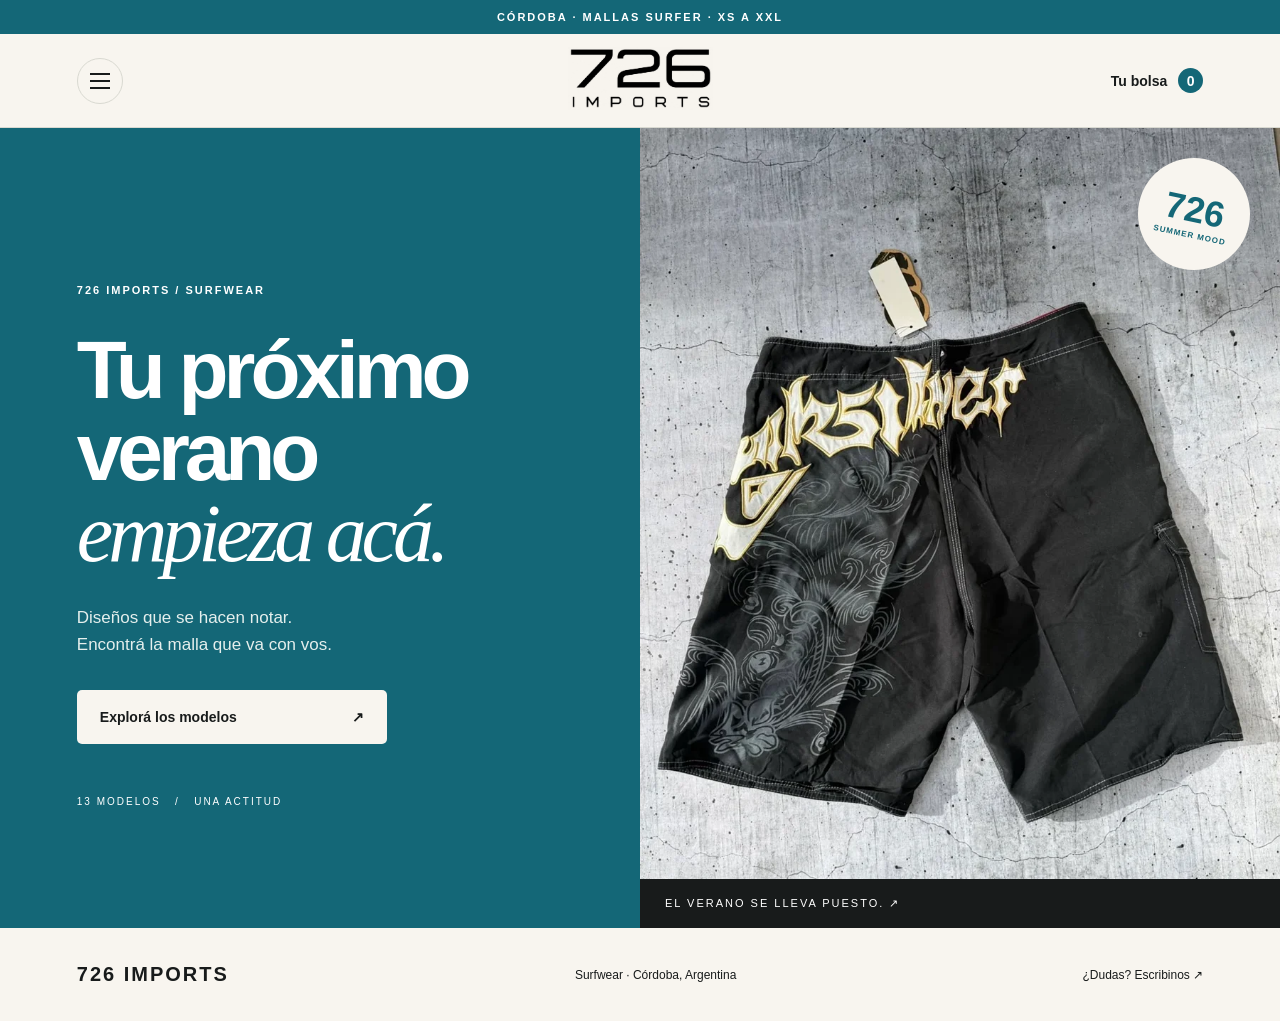
==== commit 0de90123: "Separar páginas y agregar menú hamburguesa" ====
--- a/index.html
+++ b/index.html
@@ -1,8 +1,6 @@
 <!doctype html>
 <html lang="es-AR"><head><meta charset="utf-8"><meta name="viewport" content="width=device-width,initial-scale=1"><meta name="theme-color" content="#146777"><meta name="description" content="Encontrá tu malla surfer en 726imports. 13 modelos, talles XS a XXL y pedidos por WhatsApp en Córdoba."><title>726imports — Tu próximo verano</title><link rel="stylesheet" href="styles.css"><script src="products.js" defer></script><script src="app.js" defer></script></head>
-<body><a class="skip" href="#catalogo">Saltar al catálogo</a><div class="announcement">CÓRDOBA · MALLAS SURFER · XS A XXL</div><header><a href="#inicio" aria-label="726imports, inicio"><img class="logo" src="logo.webp" alt="726 Imports" width="170" height="74"></a><nav aria-label="Navegación principal"><a href="#catalogo">Catálogo</a><a href="#carrito" class="bag">Tu bolsa <span id="count">0</span></a></nav></header>
-<main><section id="inicio" class="hero"><div class="hero-copy"><p class="eyebrow">726 IMPORTS / SURFWEAR</p><h1>Tu próximo<br>verano<br><em>empieza acá.</em></h1><p>Diseños que se hacen notar.<br>Encontrá la malla que va con vos.</p><a class="button light" href="#catalogo">Explorá los modelos <span>↗</span></a><p class="hero-foot">13 MODELOS &nbsp; / &nbsp; UNA ACTITUD</p></div><div class="hero-image"><img src="modelo-6.webp" alt="Boardshort Y2K negro con diseño dorado" width="900" height="1125" fetchpriority="high"><span class="stamp">726<br><small>SUMMER MOOD</small></span><div class="image-caption">EL VERANO SE LLEVA PUESTO. ↗</div></div></section>
-<section id="catalogo" class="catalog section"><div class="section-heading"><div><p class="eyebrow">ELEGÍ TU PRÓXIMA MALLA</p><h2>La colección.</h2></div><span>13 modelos · XS a XXL</span></div><div id="products" class="grid"></div></section>
-<section id="carrito" class="section cart"><div><p class="eyebrow">UN PASO MÁS Y ES TUYO</p><h2>Tu bolsa.</h2><p>Elegí tus favoritos. Coordinamos el pedido por WhatsApp.</p></div><div class="cart-panel"><div id="cart-items"></div><div class="total"><span>Total de productos</span><strong id="total">$0</strong></div><button id="checkout" class="button" disabled>Enviar pedido por WhatsApp ↗</button><p class="note">Se abrirá WhatsApp con el detalle de tu selección. Enviá el mensaje para coordinar el pago y la entrega.</p></div></section></main>
+<body><a class="skip" href="#contenido">Saltar al contenido</a><div class="announcement">CÓRDOBA · MALLAS SURFER · XS A XXL</div><header><button class="menu-toggle" aria-label="Abrir menú" aria-expanded="false" aria-controls="site-menu"><span></span><span></span><span></span></button><a href="index.html" aria-label="726imports, inicio"><img class="logo" src="logo.webp" alt="726 Imports" width="170" height="74"></a><a href="carrito.html" class="bag">Tu bolsa <span id="count">0</span></a><nav id="site-menu" hidden aria-label="Navegación principal"><a href="index.html" aria-current="page">Inicio</a><a href="catalogo.html">Catálogo</a><a href="carrito.html">Carrito</a></nav></header>
+<main id="contenido"><section id="inicio" class="hero"><div class="hero-copy"><p class="eyebrow">726 IMPORTS / SURFWEAR</p><h1>Tu próximo<br>verano<br><em>empieza acá.</em></h1><p>Diseños que se hacen notar.<br>Encontrá la malla que va con vos.</p><a class="button light" href="catalogo.html">Explorá los modelos <span>↗</span></a><p class="hero-foot">13 MODELOS &nbsp; / &nbsp; UNA ACTITUD</p></div><div class="hero-image"><img src="modelo-6.webp" alt="Boardshort Y2K negro con diseño dorado" width="900" height="1125" fetchpriority="high"><span class="stamp">726<br><small>SUMMER MOOD</small></span><div class="image-caption">EL VERANO SE LLEVA PUESTO. ↗</div></div></section></main>
 <footer><strong>726 IMPORTS</strong><span>Surfwear · Córdoba, Argentina</span><a href="https://wa.me/5493513986699" target="_blank" rel="noopener">¿Dudas? Escribinos ↗</a></footer>
-<dialog id="product-dialog" aria-labelledby="product-title"><button class="close" aria-label="Cerrar producto">✕</button><div class="product-layout"><div><div class="gallery"><img id="detail-image" alt="" width="900" height="1125"></div><div class="gallery-controls"><button id="photo-tab" aria-pressed="true">Foto del modelo</button><button id="size-tab" aria-pressed="false">Guía de talles</button></div></div><div class="detail"><p class="eyebrow">726 IMPORTS / BOARD SHORTS</p><h2 id="product-title"></h2><p class="price"><del>$42.990</del><strong>$30.000</strong></p><form id="add-form"><fieldset><legend>Elegí tu talle</legend><div id="sizes" class="sizes"></div></fieldset><label for="quantity">Cantidad</label><input id="quantity" type="number" min="1" max="99" value="1" required><button class="button" type="submit">Agregar a mi bolsa +</button></form><p class="note">Consultá las medidas en la segunda imagen para elegir tu talle.</p></div></div></dialog><div id="toast" role="status" aria-live="polite"></div></body></html>
+<div id="toast" role="status" aria-live="polite"></div></body></html>
--- a/styles.css
+++ b/styles.css
@@ -1 +1,3 @@
 :root{--paper:#f8f5ef;--ink:#181b1b;--teal:#146777;--line:#d9d9d1}*{box-sizing:border-box}html{scroll-behavior:smooth;scroll-padding-top:110px}body{margin:0;background:var(--paper);color:var(--ink);font-family:Arial,Helvetica,sans-serif}a{color:inherit;text-decoration:none}button,input{font:inherit}button,a,input{ -webkit-tap-highlight-color:transparent}button{cursor:pointer}button:disabled{cursor:default;opacity:.45}a:focus-visible,button:focus-visible,input:focus-visible{outline:3px solid #db6b2e;outline-offset:4px}.announcement{text-align:center;background:var(--teal);color:white;padding:11px;font-size:11px;font-weight:700;letter-spacing:2px}header{height:94px;padding:10px 6%;display:flex;justify-content:space-between;align-items:center;border-bottom:1px solid var(--line);position:sticky;top:0;background:var(--paper);z-index:5}.logo{width:145px;height:auto;mix-blend-mode:multiply}nav{display:flex;gap:34px;align-items:center;font-size:14px;font-weight:600}.bag span{display:inline-grid;place-items:center;border-radius:50%;background:var(--teal);color:white;min-width:25px;height:25px;margin-left:7px}.hero{display:grid;grid-template-columns:1fr 1fr;background:var(--teal);color:white}.hero-copy{padding:70px 10% 35px 12%;align-self:center}.eyebrow{font-size:11px;letter-spacing:2px;font-weight:700}h1{font-size:clamp(48px,6.4vw,96px);line-height:.99;letter-spacing:-5px;margin:30px 0}h1 em{font-family:Georgia,serif;font-weight:400}p{line-height:1.6}.hero-copy>p:not(.eyebrow):not(.hero-foot){color:#e5efed;font-size:17px}.button{display:flex;justify-content:space-between;align-items:center;gap:20px;background:var(--teal);color:white;border:0;padding:19px 23px;font-weight:700;font-size:14px;border-radius:5px;min-height:52px}.light{background:var(--paper);color:var(--ink);max-width:310px;margin-top:32px}.hero-foot{font-size:10px;letter-spacing:2px;margin-top:50px}.hero-image{position:relative;min-height:570px;overflow:hidden}.hero-image>img{width:100%;height:100%;object-fit:cover;display:block}.stamp{position:absolute;top:30px;right:30px;background:var(--paper);color:var(--teal);border-radius:50%;width:112px;height:112px;display:flex;flex-direction:column;justify-content:center;text-align:center;transform:rotate(12deg);font-size:36px;font-weight:900}.stamp small{font-size:8px;letter-spacing:1px}.image-caption{position:absolute;bottom:0;left:0;right:0;background:#181b1b;color:white;font-size:11px;letter-spacing:2px;padding:18px 25px}.section{padding:80px 6%}h2{font-size:clamp(32px,4vw,52px);letter-spacing:-2px;margin:12px 0 22px}.section-heading{display:flex;align-items:end;justify-content:space-between;margin-bottom:28px}.section-heading>span{font-size:13px;margin-bottom:25px;color:#565b58}.grid{display:grid;grid-template-columns:repeat(4,minmax(0,1fr));gap:34px 22px}.card{min-width:0}.card-photo{display:block;position:relative;width:100%;border:0;padding:0;background:#e6e4dd;overflow:hidden;border-radius:12px}.card-photo img{width:100%;aspect-ratio:4/5;object-fit:cover;display:block;transition:transform .3s}.card-photo:hover img{transform:scale(1.035)}.tag{position:absolute;left:12px;bottom:12px;padding:7px 10px;background:var(--paper);font-size:10px;font-weight:700;letter-spacing:1px}.card h3{font-size:16px;min-height:38px;margin:18px 0 7px}.price{display:flex;gap:12px;align-items:center;flex-wrap:wrap}.price del{color:#686c69;font-size:13px}.price strong{font-size:21px;color:var(--teal)}.card .button{width:100%;margin-top:16px;justify-content:center;padding:14px 8px}.cart{background:#e9ede7;display:grid;grid-template-columns:1fr 1fr;gap:60px}.cart-panel{background:var(--paper);padding:30px;border-radius:12px}.cart-panel>.button{width:100%;margin:24px 0 10px}.total{display:flex;justify-content:space-between;padding-top:24px;border-top:1px solid var(--line);gap:10px}.total strong{font-size:25px}.note{font-size:12px;color:#585f5b;line-height:1.7}.cart-row{display:grid;grid-template-columns:60px 1fr;gap:15px;padding:18px 0;border-bottom:1px solid var(--line)}.cart-row img{width:60px;height:80px;object-fit:cover;border-radius:5px}.cart-row h3{font-size:14px;margin:0 0 7px}.cart-row p{font-size:12px;margin:0 0 8px}.row-actions{display:flex;align-items:center;gap:12px;flex-wrap:wrap}.row-actions button{min-width:34px;min-height:34px;border:1px solid var(--line);background:transparent;border-radius:4px}.row-actions .remove{border:0;text-decoration:underline;font-size:12px}footer{padding:35px 6%;display:flex;justify-content:space-between;gap:20px;font-size:12px;align-items:center}footer strong{font-size:20px;letter-spacing:2px}dialog{border:0;border-radius:12px;background:var(--paper);padding:32px;max-width:980px;width:94%;max-height:92vh;overflow:auto}dialog::backdrop{background:#101c20b8}.close{position:absolute;right:12px;top:12px;width:42px;height:42px;border:0;border-radius:50%;background:var(--paper);z-index:2}.product-layout{display:grid;grid-template-columns:1fr 1fr;gap:36px}.gallery img{display:block;width:100%;height:490px;object-fit:contain;background:#efeee8}.gallery-controls{display:flex;gap:8px;margin-top:12px}.gallery-controls button{flex:1;background:transparent;border:1px solid var(--line);padding:13px 5px;font-size:12px;border-radius:4px}.gallery-controls [aria-pressed=true]{background:var(--ink);color:white}.detail{padding-top:30px}.detail h2{font-size:36px}fieldset{padding:0;border:0;margin:30px 0 24px}legend{margin-bottom:12px;font-size:14px}.sizes{display:flex;gap:7px;flex-wrap:wrap}.sizes label{position:relative}.sizes input{position:absolute;opacity:0;width:100%;height:100%;margin:0}.sizes span{display:grid;place-items:center;width:44px;height:44px;border:1px solid #8c9390;border-radius:50%;font-size:12px}.sizes input:checked+span{background:var(--ink);color:white}.sizes input:focus-visible+span{outline:3px solid #db6b2e;outline-offset:2px}#quantity{width:70px;padding:10px;background:transparent;border:1px solid #8c9390;margin-left:15px}form>.button{width:100%;margin-top:28px}#toast{position:fixed;bottom:24px;left:50%;transform:translateX(-50%);background:var(--ink);color:white;padding:16px 24px;border-radius:6px;z-index:20;max-width:90%;text-align:center;font-size:14px}#toast:empty{display:none}.skip{position:fixed;top:-100px;background:white;padding:20px;z-index:30}.skip:focus{top:0}@media(min-width:1500px){main,header,footer{max-width:1600px;margin:auto}}@media(max-width:1000px){.grid{grid-template-columns:repeat(3,minmax(0,1fr))}.hero-image{min-height:510px}h1{letter-spacing:-3px}.cart{gap:30px}}@media(max-width:650px){header{height:76px;padding:10px 5%}.logo{width:110px}nav{gap:17px;font-size:12px}.announcement{font-size:9px}.hero{grid-template-columns:1fr}.hero-copy{padding:36px 7% 30px}h1{font-size:58px;margin:22px 0}.hero-foot{margin-top:28px}.hero-image{min-height:0;height:330px}.hero-image>img{object-position:center 55%}.stamp{width:85px;height:85px;font-size:28px}.section{padding:48px 5%}.section-heading{display:block}.section-heading>span{display:block;margin-bottom:22px}.grid{grid-template-columns:repeat(2,minmax(0,1fr));gap:28px 12px}.card h3{font-size:14px;min-height:34px}.price{gap:8px}.price strong{font-size:20px}.price del{font-size:11px}.card .button{font-size:12px}.tag{font-size:8px;left:8px;bottom:8px}.cart{grid-template-columns:1fr;gap:12px}.cart-panel{padding:20px}footer{flex-direction:column;align-items:start}.product-layout{grid-template-columns:1fr;gap:8px}dialog{padding:20px;width:96%}.gallery img{height:360px}.detail{padding-top:12px}.detail h2{font-size:28px}.total{font-size:13px}.total strong{font-size:22px}}@media(prefers-reduced-motion:reduce){html{scroll-behavior:auto}*{transition:none!important}}
+
+header{display:grid;grid-template-columns:1fr auto 1fr;position:sticky}.bag{justify-self:end;font-size:14px;font-weight:600}.menu-toggle{width:46px;height:46px;border:1px solid var(--line);background:transparent;border-radius:50%;display:flex;flex-direction:column;align-items:center;justify-content:center;gap:5px}.menu-toggle span{display:block;width:20px;height:2px;background:var(--ink)}#site-menu{position:absolute;top:100%;left:0;right:0;background:var(--paper);padding:22px 6%;box-shadow:0 12px 18px #181b1b12;display:flex;gap:30px;border-top:1px solid var(--line)}#site-menu[hidden]{display:none}#site-menu a{padding:12px 0}#site-menu [aria-current=page]{color:var(--teal);text-decoration:underline;text-underline-offset:7px}main{min-height:65vh}.page-title{font-size:clamp(32px,4vw,52px);letter-spacing:-2px;line-height:1.1;margin:12px 0 22px}@media(max-width:650px){.bag{font-size:12px}#site-menu{flex-direction:column;gap:4px;padding:14px 5%}.menu-toggle{width:42px;height:42px}}
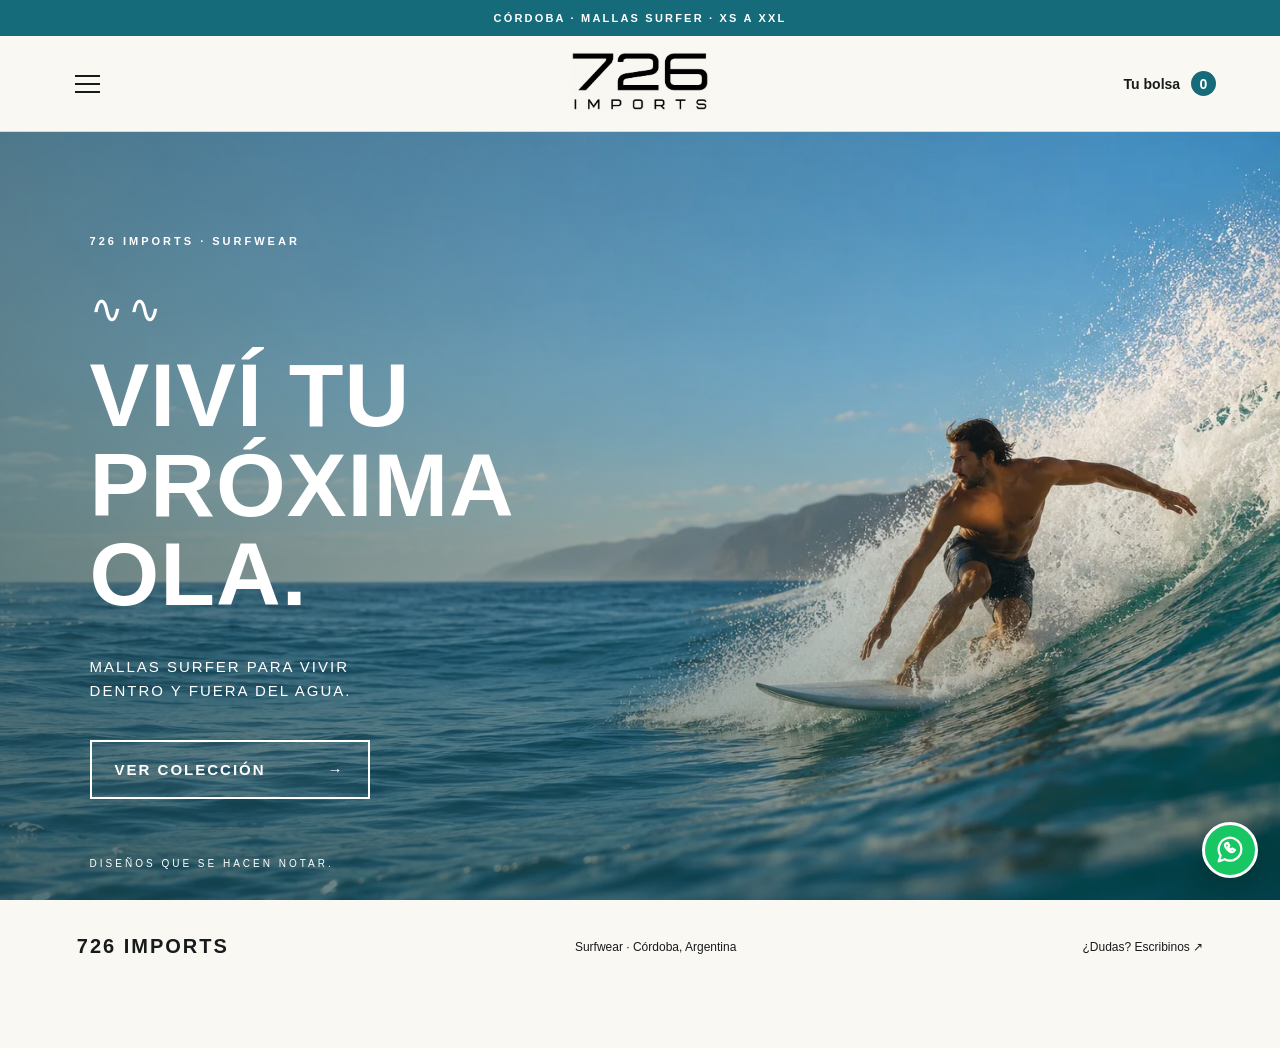
==== commit 773aa9ee: "Renovar portada, catálogo y menú de pantalla completa" ====
--- a/index.html
+++ b/index.html
@@ -1,6 +1,6 @@
 <!doctype html>
-<html lang="es-AR"><head><meta charset="utf-8"><meta name="viewport" content="width=device-width,initial-scale=1"><meta name="theme-color" content="#146777"><meta name="description" content="Encontrá tu malla surfer en 726imports. 13 modelos, talles XS a XXL y pedidos por WhatsApp en Córdoba."><title>726imports — Tu próximo verano</title><link rel="stylesheet" href="styles.css"><script src="products.js" defer></script><script src="app.js" defer></script></head>
-<body><a class="skip" href="#contenido">Saltar al contenido</a><div class="announcement">CÓRDOBA · MALLAS SURFER · XS A XXL</div><header><button class="menu-toggle" aria-label="Abrir menú" aria-expanded="false" aria-controls="site-menu"><span></span><span></span><span></span></button><a href="index.html" aria-label="726imports, inicio"><img class="logo" src="logo.webp" alt="726 Imports" width="170" height="74"></a><a href="carrito.html" class="bag">Tu bolsa <span id="count">0</span></a><nav id="site-menu" hidden aria-label="Navegación principal"><a href="index.html" aria-current="page">Inicio</a><a href="catalogo.html">Catálogo</a><a href="carrito.html">Carrito</a></nav></header>
-<main id="contenido"><section id="inicio" class="hero"><div class="hero-copy"><p class="eyebrow">726 IMPORTS / SURFWEAR</p><h1>Tu próximo<br>verano<br><em>empieza acá.</em></h1><p>Diseños que se hacen notar.<br>Encontrá la malla que va con vos.</p><a class="button light" href="catalogo.html">Explorá los modelos <span>↗</span></a><p class="hero-foot">13 MODELOS &nbsp; / &nbsp; UNA ACTITUD</p></div><div class="hero-image"><img src="modelo-6.webp" alt="Boardshort Y2K negro con diseño dorado" width="900" height="1125" fetchpriority="high"><span class="stamp">726<br><small>SUMMER MOOD</small></span><div class="image-caption">EL VERANO SE LLEVA PUESTO. ↗</div></div></section></main>
-<footer><strong>726 IMPORTS</strong><span>Surfwear · Córdoba, Argentina</span><a href="https://wa.me/5493513986699" target="_blank" rel="noopener">¿Dudas? Escribinos ↗</a></footer>
+<html lang="es-AR"><head><meta charset="utf-8"><meta name="viewport" content="width=device-width,initial-scale=1"><meta name="theme-color" content="#146777"><meta name="description" content="Encontrá tu malla surfer en 726imports. 13 modelos, talles XS a XXL y pedidos por WhatsApp en Córdoba."><title>726imports — Tu próximo verano</title><link rel="stylesheet" href="styles.css?v=3"><script src="products.js" defer></script><script src="app.js?v=3" defer></script></head>
+<body><a class="skip" href="#contenido">Saltar al contenido</a><div class="announcement">CÓRDOBA · MALLAS SURFER · XS A XXL</div><header><button class="menu-toggle" aria-label="Abrir menú" aria-expanded="false" aria-controls="site-menu"><span></span><span></span><span></span></button><a href="index.html" aria-label="726imports, inicio"><img class="logo" src="logo.webp" alt="726 Imports" width="170" height="74"></a><a href="carrito.html" class="bag">Tu bolsa <span id="count">0</span></a></header><dialog id="site-menu" aria-label="Menú principal"><div class="menu-top"><img src="logo.webp" alt="726 Imports"><button class="menu-close" aria-label="Cerrar menú">✕</button></div><div class="menu-body"><p class="eyebrow">EXPLORÁ 726 IMPORTS</p><nav aria-label="Navegación principal"><a href="index.html" aria-current="page">Inicio</a><a href="catalogo.html">Catálogo</a><a href="carrito.html">Carrito</a></nav><p class="menu-caption">Tu próximo verano<br>empieza acá.</p><a class="menu-contact" href="https://wa.me/5493513986699" target="_blank" rel="noopener">Hablemos por WhatsApp ↗</a></div><p class="menu-bottom">CÓRDOBA, ARGENTINA · SURFWEAR</p></dialog>
+<main id="contenido"><section id="inicio" class="hero surf-hero"><img class="surf-background" src="surf-hero.webp" alt="Surfista sobre una ola en el océano" width="1536" height="1024" fetchpriority="high"><div class="hero-copy"><p class="eyebrow">726 IMPORTS · SURFWEAR</p><span class="wave-mark" aria-hidden="true">∿∿</span><h1>VIVÍ TU<br>PRÓXIMA<br>OLA.</h1><p>Mallas surfer para vivir<br>dentro y fuera del agua.</p><a class="button light" href="catalogo.html">VER COLECCIÓN <span>→</span></a></div><p class="hero-signature">DISEÑOS QUE SE HACEN NOTAR.</p></section></main>
+<footer><strong>726 IMPORTS</strong><span>Surfwear · Córdoba, Argentina</span><a href="https://wa.me/5493513986699" target="_blank" rel="noopener">¿Dudas? Escribinos ↗</a></footer><a class="whatsapp-float" href="https://wa.me/5493513986699" target="_blank" rel="noopener" aria-label="Consultar por WhatsApp"><svg viewBox="0 0 24 24" aria-hidden="true"><path d="M20 11.5a8 8 0 0 1-11.8 7L4 20l1.4-4.1A8 8 0 1 1 20 11.5Z"/><path d="M9 7.5c-2 2 3.5 7.5 5.5 5.5l1-1-2-1-1 1-2-2 1-1-1-2Z"/></svg></a>
 <div id="toast" role="status" aria-live="polite"></div></body></html>
--- a/styles.css
+++ b/styles.css
@@ -1,3 +1,8 @@
 :root{--paper:#f8f5ef;--ink:#181b1b;--teal:#146777;--line:#d9d9d1}*{box-sizing:border-box}html{scroll-behavior:smooth;scroll-padding-top:110px}body{margin:0;background:var(--paper);color:var(--ink);font-family:Arial,Helvetica,sans-serif}a{color:inherit;text-decoration:none}button,input{font:inherit}button,a,input{ -webkit-tap-highlight-color:transparent}button{cursor:pointer}button:disabled{cursor:default;opacity:.45}a:focus-visible,button:focus-visible,input:focus-visible{outline:3px solid #db6b2e;outline-offset:4px}.announcement{text-align:center;background:var(--teal);color:white;padding:11px;font-size:11px;font-weight:700;letter-spacing:2px}header{height:94px;padding:10px 6%;display:flex;justify-content:space-between;align-items:center;border-bottom:1px solid var(--line);position:sticky;top:0;background:var(--paper);z-index:5}.logo{width:145px;height:auto;mix-blend-mode:multiply}nav{display:flex;gap:34px;align-items:center;font-size:14px;font-weight:600}.bag span{display:inline-grid;place-items:center;border-radius:50%;background:var(--teal);color:white;min-width:25px;height:25px;margin-left:7px}.hero{display:grid;grid-template-columns:1fr 1fr;background:var(--teal);color:white}.hero-copy{padding:70px 10% 35px 12%;align-self:center}.eyebrow{font-size:11px;letter-spacing:2px;font-weight:700}h1{font-size:clamp(48px,6.4vw,96px);line-height:.99;letter-spacing:-5px;margin:30px 0}h1 em{font-family:Georgia,serif;font-weight:400}p{line-height:1.6}.hero-copy>p:not(.eyebrow):not(.hero-foot){color:#e5efed;font-size:17px}.button{display:flex;justify-content:space-between;align-items:center;gap:20px;background:var(--teal);color:white;border:0;padding:19px 23px;font-weight:700;font-size:14px;border-radius:5px;min-height:52px}.light{background:var(--paper);color:var(--ink);max-width:310px;margin-top:32px}.hero-foot{font-size:10px;letter-spacing:2px;margin-top:50px}.hero-image{position:relative;min-height:570px;overflow:hidden}.hero-image>img{width:100%;height:100%;object-fit:cover;display:block}.stamp{position:absolute;top:30px;right:30px;background:var(--paper);color:var(--teal);border-radius:50%;width:112px;height:112px;display:flex;flex-direction:column;justify-content:center;text-align:center;transform:rotate(12deg);font-size:36px;font-weight:900}.stamp small{font-size:8px;letter-spacing:1px}.image-caption{position:absolute;bottom:0;left:0;right:0;background:#181b1b;color:white;font-size:11px;letter-spacing:2px;padding:18px 25px}.section{padding:80px 6%}h2{font-size:clamp(32px,4vw,52px);letter-spacing:-2px;margin:12px 0 22px}.section-heading{display:flex;align-items:end;justify-content:space-between;margin-bottom:28px}.section-heading>span{font-size:13px;margin-bottom:25px;color:#565b58}.grid{display:grid;grid-template-columns:repeat(4,minmax(0,1fr));gap:34px 22px}.card{min-width:0}.card-photo{display:block;position:relative;width:100%;border:0;padding:0;background:#e6e4dd;overflow:hidden;border-radius:12px}.card-photo img{width:100%;aspect-ratio:4/5;object-fit:cover;display:block;transition:transform .3s}.card-photo:hover img{transform:scale(1.035)}.tag{position:absolute;left:12px;bottom:12px;padding:7px 10px;background:var(--paper);font-size:10px;font-weight:700;letter-spacing:1px}.card h3{font-size:16px;min-height:38px;margin:18px 0 7px}.price{display:flex;gap:12px;align-items:center;flex-wrap:wrap}.price del{color:#686c69;font-size:13px}.price strong{font-size:21px;color:var(--teal)}.card .button{width:100%;margin-top:16px;justify-content:center;padding:14px 8px}.cart{background:#e9ede7;display:grid;grid-template-columns:1fr 1fr;gap:60px}.cart-panel{background:var(--paper);padding:30px;border-radius:12px}.cart-panel>.button{width:100%;margin:24px 0 10px}.total{display:flex;justify-content:space-between;padding-top:24px;border-top:1px solid var(--line);gap:10px}.total strong{font-size:25px}.note{font-size:12px;color:#585f5b;line-height:1.7}.cart-row{display:grid;grid-template-columns:60px 1fr;gap:15px;padding:18px 0;border-bottom:1px solid var(--line)}.cart-row img{width:60px;height:80px;object-fit:cover;border-radius:5px}.cart-row h3{font-size:14px;margin:0 0 7px}.cart-row p{font-size:12px;margin:0 0 8px}.row-actions{display:flex;align-items:center;gap:12px;flex-wrap:wrap}.row-actions button{min-width:34px;min-height:34px;border:1px solid var(--line);background:transparent;border-radius:4px}.row-actions .remove{border:0;text-decoration:underline;font-size:12px}footer{padding:35px 6%;display:flex;justify-content:space-between;gap:20px;font-size:12px;align-items:center}footer strong{font-size:20px;letter-spacing:2px}dialog{border:0;border-radius:12px;background:var(--paper);padding:32px;max-width:980px;width:94%;max-height:92vh;overflow:auto}dialog::backdrop{background:#101c20b8}.close{position:absolute;right:12px;top:12px;width:42px;height:42px;border:0;border-radius:50%;background:var(--paper);z-index:2}.product-layout{display:grid;grid-template-columns:1fr 1fr;gap:36px}.gallery img{display:block;width:100%;height:490px;object-fit:contain;background:#efeee8}.gallery-controls{display:flex;gap:8px;margin-top:12px}.gallery-controls button{flex:1;background:transparent;border:1px solid var(--line);padding:13px 5px;font-size:12px;border-radius:4px}.gallery-controls [aria-pressed=true]{background:var(--ink);color:white}.detail{padding-top:30px}.detail h2{font-size:36px}fieldset{padding:0;border:0;margin:30px 0 24px}legend{margin-bottom:12px;font-size:14px}.sizes{display:flex;gap:7px;flex-wrap:wrap}.sizes label{position:relative}.sizes input{position:absolute;opacity:0;width:100%;height:100%;margin:0}.sizes span{display:grid;place-items:center;width:44px;height:44px;border:1px solid #8c9390;border-radius:50%;font-size:12px}.sizes input:checked+span{background:var(--ink);color:white}.sizes input:focus-visible+span{outline:3px solid #db6b2e;outline-offset:2px}#quantity{width:70px;padding:10px;background:transparent;border:1px solid #8c9390;margin-left:15px}form>.button{width:100%;margin-top:28px}#toast{position:fixed;bottom:24px;left:50%;transform:translateX(-50%);background:var(--ink);color:white;padding:16px 24px;border-radius:6px;z-index:20;max-width:90%;text-align:center;font-size:14px}#toast:empty{display:none}.skip{position:fixed;top:-100px;background:white;padding:20px;z-index:30}.skip:focus{top:0}@media(min-width:1500px){main,header,footer{max-width:1600px;margin:auto}}@media(max-width:1000px){.grid{grid-template-columns:repeat(3,minmax(0,1fr))}.hero-image{min-height:510px}h1{letter-spacing:-3px}.cart{gap:30px}}@media(max-width:650px){header{height:76px;padding:10px 5%}.logo{width:110px}nav{gap:17px;font-size:12px}.announcement{font-size:9px}.hero{grid-template-columns:1fr}.hero-copy{padding:36px 7% 30px}h1{font-size:58px;margin:22px 0}.hero-foot{margin-top:28px}.hero-image{min-height:0;height:330px}.hero-image>img{object-position:center 55%}.stamp{width:85px;height:85px;font-size:28px}.section{padding:48px 5%}.section-heading{display:block}.section-heading>span{display:block;margin-bottom:22px}.grid{grid-template-columns:repeat(2,minmax(0,1fr));gap:28px 12px}.card h3{font-size:14px;min-height:34px}.price{gap:8px}.price strong{font-size:20px}.price del{font-size:11px}.card .button{font-size:12px}.tag{font-size:8px;left:8px;bottom:8px}.cart{grid-template-columns:1fr;gap:12px}.cart-panel{padding:20px}footer{flex-direction:column;align-items:start}.product-layout{grid-template-columns:1fr;gap:8px}dialog{padding:20px;width:96%}.gallery img{height:360px}.detail{padding-top:12px}.detail h2{font-size:28px}.total{font-size:13px}.total strong{font-size:22px}}@media(prefers-reduced-motion:reduce){html{scroll-behavior:auto}*{transition:none!important}}
 
 header{display:grid;grid-template-columns:1fr auto 1fr;position:sticky}.bag{justify-self:end;font-size:14px;font-weight:600}.menu-toggle{width:46px;height:46px;border:1px solid var(--line);background:transparent;border-radius:50%;display:flex;flex-direction:column;align-items:center;justify-content:center;gap:5px}.menu-toggle span{display:block;width:20px;height:2px;background:var(--ink)}#site-menu{position:absolute;top:100%;left:0;right:0;background:var(--paper);padding:22px 6%;box-shadow:0 12px 18px #181b1b12;display:flex;gap:30px;border-top:1px solid var(--line)}#site-menu[hidden]{display:none}#site-menu a{padding:12px 0}#site-menu [aria-current=page]{color:var(--teal);text-decoration:underline;text-underline-offset:7px}main{min-height:65vh}.page-title{font-size:clamp(32px,4vw,52px);letter-spacing:-2px;line-height:1.1;margin:12px 0 22px}@media(max-width:650px){.bag{font-size:12px}#site-menu{flex-direction:column;gap:4px;padding:14px 5%}.menu-toggle{width:42px;height:42px}}
+
+/* Refined storefront */
+:root{--paper:#faf8f3;--teal:#166b7a}header{height:96px;padding:10px 5%}.menu-toggle{border:0;border-radius:0;gap:6px}.menu-toggle span{width:25px;height:2px}.announcement{font-size:11px;letter-spacing:2.2px;padding:12px}.logo{width:140px}.catalog{max-width:1380px;margin:auto;padding-top:40px}.section-heading{margin-bottom:28px}.grid{gap:30px 24px}.card{background:var(--paper);border-radius:18px;overflow:hidden;box-shadow:0 12px 28px #29261d0c;display:flex;flex-direction:column;padding-bottom:22px;text-align:center}.card-photo{border-radius:18px 18px 0 0;aspect-ratio:4/5;display:flex;align-items:center;justify-content:center;background:#e7e6e0}.card-photo img{width:100%;height:100%;object-fit:contain;aspect-ratio:auto;transform:none!important}.card h3{font-size:17px;line-height:1.3;padding:0 14px;margin:22px 0 12px;min-height:44px}.card .price{flex-direction:column;gap:6px;justify-content:center}.card .price del{font-size:15px}.card .price strong{font-size:25px;letter-spacing:1px}.card .button{width:calc(100% - 32px);margin:20px 16px 0;border-radius:7px;font-size:12px;letter-spacing:.6px}.tag{background:#de7c42;color:white;left:12px;bottom:12px;border-radius:6px;font-size:10px;padding:8px 12px}.cart-row img{object-fit:contain}.surf-hero{display:block;position:relative;min-height:760px;height:calc(100svh - 132px);max-height:1100px;overflow:hidden;isolation:isolate}.surf-background{position:absolute;inset:0;width:100%;height:100%;object-fit:cover;z-index:-2}.surf-hero:after{content:"";position:absolute;inset:0;z-index:-1;background:linear-gradient(90deg,#0738468c,transparent 85%),linear-gradient(0deg,#06364060,transparent 70%)}.surf-hero .hero-copy{padding:65px 7%;height:100%;display:flex;flex-direction:column;justify-content:center;align-items:flex-start}.surf-hero .eyebrow{margin:0 0 35px;letter-spacing:3px}.wave-mark{font-family:Georgia,serif;font-size:40px;letter-spacing:4px}.surf-hero h1{font-family:Impact,'Arial Narrow',sans-serif;font-size:clamp(64px,7vw,105px);font-weight:900;line-height:1;letter-spacing:1px;margin:18px 0 20px}.surf-hero .hero-copy>p:not(.eyebrow){font-size:15px;letter-spacing:2px;text-transform:uppercase;color:white}.surf-hero .light{border:2px solid white;background:#ffffff08;color:white;border-radius:0;min-width:280px;font-size:15px;letter-spacing:2px;margin-top:22px}.hero-signature{position:absolute;bottom:18px;left:7%;font-size:10px;letter-spacing:3px}.whatsapp-float{position:fixed;right:22px;bottom:22px;width:56px;height:56px;border:3px solid white;border-radius:50%;background:#18c763;display:grid;place-items:center;box-shadow:0 5px 18px #0002;z-index:8}.whatsapp-float svg{width:34px;height:34px;fill:none;stroke:white;stroke-width:1.6;stroke-linecap:round;stroke-linejoin:round}footer{padding-bottom:90px}
+#site-menu{position:fixed;inset:0;width:100vw;height:100dvh;max-width:none;max-height:none;margin:0;padding:0;border:0;border-radius:0;background:var(--paper);color:var(--ink);box-shadow:none;overflow:auto}#site-menu:not([open]){display:none}#site-menu[open]{display:flex;flex-direction:column;animation:menu-enter .3s ease-out}#site-menu::backdrop{background:#1118}.menu-top{padding:28px 6%;display:flex;align-items:center;justify-content:space-between;border-bottom:1px solid var(--line)}.menu-top img{width:140px;mix-blend-mode:multiply}.menu-close{background:transparent;border:1px solid var(--line);border-radius:50%;width:50px;height:50px;font-size:23px}.menu-body{padding:45px 10%;flex:1}.menu-body nav{display:flex;flex-direction:column;align-items:stretch;gap:0;max-width:850px}.menu-body nav a{font-size:clamp(36px,7vw,80px);font-weight:600;letter-spacing:-2px;border-bottom:1px solid var(--line);padding:17px 0!important;display:flex;justify-content:space-between}.menu-body nav a:after{content:'↗';font-size:.65em;color:var(--teal)}#site-menu [aria-current=page]{text-decoration:none;color:var(--teal)}.menu-caption{font-family:Georgia,serif;font-style:italic;font-size:24px;color:var(--teal);margin:32px 0 20px}.menu-contact{font-size:14px;text-decoration:underline}.menu-bottom{margin:0;padding:20px 6%;font-size:10px;letter-spacing:2px;border-top:1px solid var(--line)}@keyframes menu-enter{from{transform:translateX(-100%)}to{transform:translateX(0)}}
+@media(max-width:650px){header{height:82px}.logo{width:116px}.announcement{font-size:9px;padding:11px 5px}.catalog{padding:27px 14px 45px}.section-heading{margin-bottom:22px}.section-heading .eyebrow{font-size:9px}.section-heading .page-title{font-size:32px}.section-heading>span{margin-bottom:0;font-size:12px}.grid{gap:22px 12px}.card{border-radius:13px;padding-bottom:16px}.card-photo{border-radius:13px 13px 0 0}.card h3{font-size:13px;padding:0 8px;margin:17px 0 10px;min-height:35px}.card .price del{font-size:12px}.card .price strong{font-size:21px}.card .button{width:calc(100% - 20px);margin:16px 10px 0;padding:13px 5px;font-size:10px;min-height:44px}.tag{left:8px;bottom:8px;padding:6px 8px;font-size:8px}.surf-hero{min-height:690px;height:calc(100svh - 115px);max-height:980px}.surf-background{object-position:62% center}.surf-hero .hero-copy{padding:35px 6% 120px;justify-content:flex-start}.surf-hero .eyebrow{font-size:10px;margin-bottom:35px}.surf-hero h1{font-size:62px;letter-spacing:1px}.surf-hero .hero-copy>p:not(.eyebrow){font-size:12px;letter-spacing:1.5px}.surf-hero .light{min-width:250px;font-size:13px;margin-top:14px;padding:16px}.hero-signature{bottom:16px;left:6%;font-size:8px}.menu-top{padding:22px 6%}.menu-body{padding:28px 7%}.menu-body nav a{font-size:44px}.menu-caption{font-size:22px}.whatsapp-float{width:52px;height:52px;right:16px;bottom:16px}}@media(prefers-reduced-motion:reduce){#site-menu[open]{animation:none}}
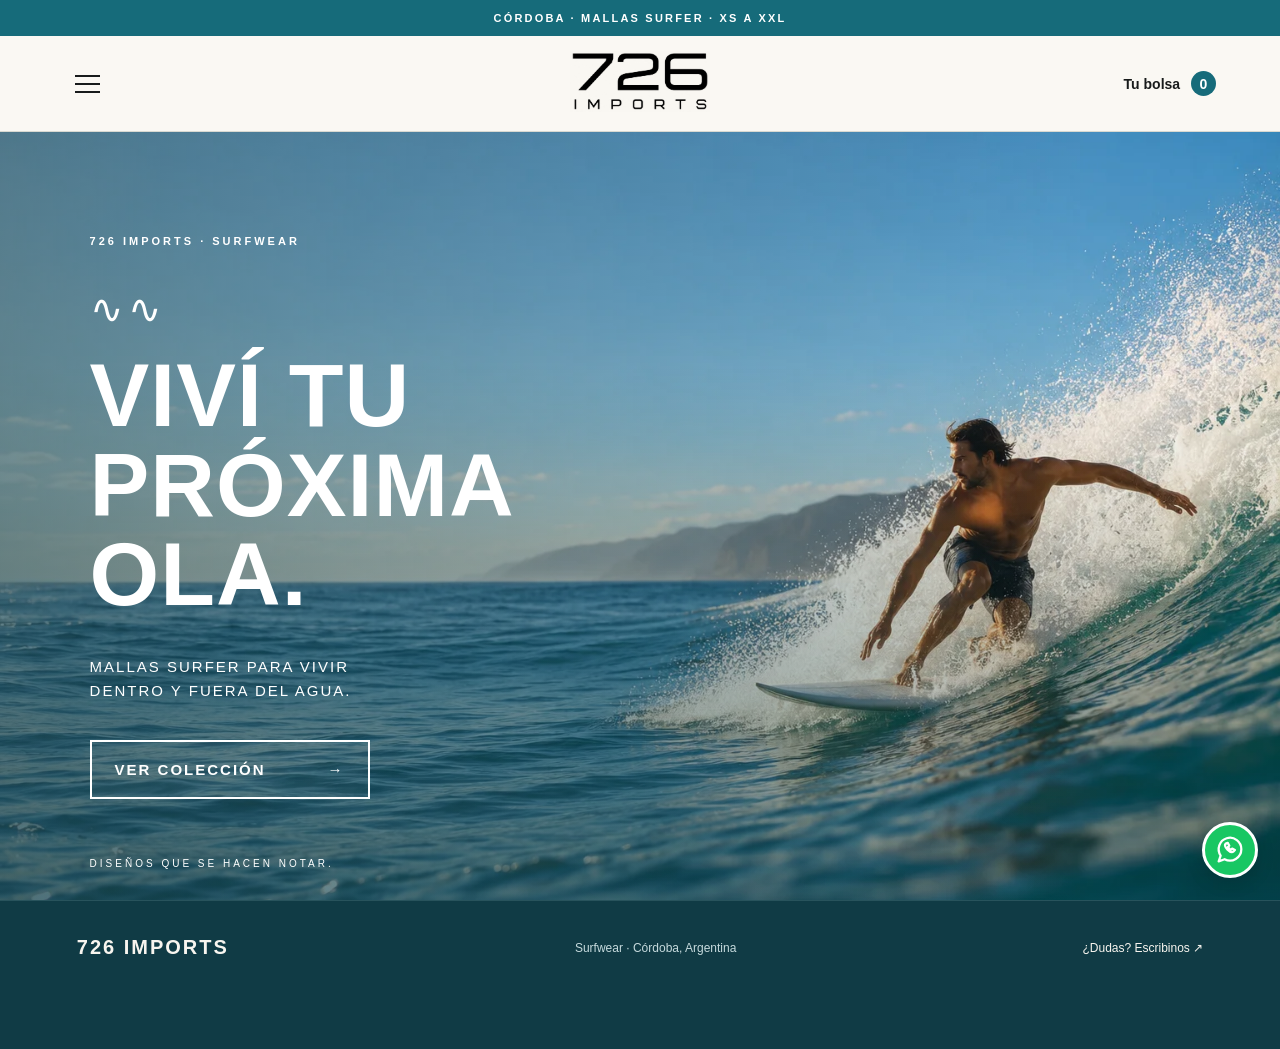
==== commit 2941e66b: "Cambiar pie a azul petróleo con texto claro" ====
--- a/index.html
+++ b/index.html
@@ -1,6 +1,6 @@
 <!doctype html>
-<html lang="es-AR"><head><meta charset="utf-8"><meta name="viewport" content="width=device-width,initial-scale=1"><meta name="theme-color" content="#146777"><meta name="description" content="Encontrá tu malla surfer en 726imports. 13 modelos, talles XS a XXL y pedidos por WhatsApp en Córdoba."><title>726imports — Tu próximo verano</title><link rel="stylesheet" href="styles.css?v=3"><script src="products.js" defer></script><script src="app.js?v=3" defer></script></head>
-<body><a class="skip" href="#contenido">Saltar al contenido</a><div class="announcement">CÓRDOBA · MALLAS SURFER · XS A XXL</div><header><button class="menu-toggle" aria-label="Abrir menú" aria-expanded="false" aria-controls="site-menu"><span></span><span></span><span></span></button><a href="index.html" aria-label="726imports, inicio"><img class="logo" src="logo.webp" alt="726 Imports" width="170" height="74"></a><a href="carrito.html" class="bag">Tu bolsa <span id="count">0</span></a></header><dialog id="site-menu" aria-label="Menú principal"><div class="menu-top"><img src="logo.webp" alt="726 Imports"><button class="menu-close" aria-label="Cerrar menú">✕</button></div><div class="menu-body"><p class="eyebrow">EXPLORÁ 726 IMPORTS</p><nav aria-label="Navegación principal"><a href="index.html" aria-current="page">Inicio</a><a href="catalogo.html">Catálogo</a><a href="carrito.html">Carrito</a></nav><p class="menu-caption">Tu próximo verano<br>empieza acá.</p><a class="menu-contact" href="https://wa.me/5493513986699" target="_blank" rel="noopener">Hablemos por WhatsApp ↗</a></div><p class="menu-bottom">CÓRDOBA, ARGENTINA · SURFWEAR</p></dialog>
+<html lang="es-AR"><head><meta charset="utf-8"><meta name="viewport" content="width=device-width,initial-scale=1"><meta name="theme-color" content="#146777"><meta name="description" content="Encontrá tu malla surfer en 726imports. 13 modelos, talles XS a XXL y pedidos por WhatsApp en Córdoba."><title>726imports — Tu próximo verano</title><link rel="stylesheet" href="styles.css?v=6"><script src="products.js" defer></script><script src="app.js?v=5" defer></script></head>
+<body><a class="skip" href="#contenido">Saltar al contenido</a><div class="announcement">CÓRDOBA · MALLAS SURFER · XS A XXL</div><header><button class="menu-toggle" aria-label="Abrir menú" aria-expanded="false" aria-controls="site-menu"><span></span><span></span><span></span></button><a href="index.html" aria-label="726imports, inicio"><img class="logo" src="logo.webp" alt="726 Imports" width="170" height="74"></a><a href="carrito.html" class="bag">Tu bolsa <span id="count">0</span></a></header><dialog id="site-menu" aria-label="Menú principal"><div class="announcement">CÓRDOBA · MALLAS SURFER · XS A XXL</div><div class="menu-top"><button class="menu-close" aria-label="Cerrar menú">✕</button><a href="index.html" aria-label="726imports, inicio"><img src="logo.webp" alt="726 Imports"></a><a href="carrito.html" class="bag">Tu bolsa <span id="menu-count">0</span></a></div><nav class="simple-menu" aria-label="Navegación principal"><a href="index.html" aria-current="page">Inicio</a><a href="catalogo.html">Catálogo</a><a href="carrito.html">Carrito</a></nav><a class="menu-whatsapp" href="https://wa.me/5493513986699" target="_blank" rel="noopener">WhatsApp ↗</a></dialog>
 <main id="contenido"><section id="inicio" class="hero surf-hero"><img class="surf-background" src="surf-hero.webp" alt="Surfista sobre una ola en el océano" width="1536" height="1024" fetchpriority="high"><div class="hero-copy"><p class="eyebrow">726 IMPORTS · SURFWEAR</p><span class="wave-mark" aria-hidden="true">∿∿</span><h1>VIVÍ TU<br>PRÓXIMA<br>OLA.</h1><p>Mallas surfer para vivir<br>dentro y fuera del agua.</p><a class="button light" href="catalogo.html">VER COLECCIÓN <span>→</span></a></div><p class="hero-signature">DISEÑOS QUE SE HACEN NOTAR.</p></section></main>
 <footer><strong>726 IMPORTS</strong><span>Surfwear · Córdoba, Argentina</span><a href="https://wa.me/5493513986699" target="_blank" rel="noopener">¿Dudas? Escribinos ↗</a></footer><a class="whatsapp-float" href="https://wa.me/5493513986699" target="_blank" rel="noopener" aria-label="Consultar por WhatsApp"><svg viewBox="0 0 24 24" aria-hidden="true"><path d="M20 11.5a8 8 0 0 1-11.8 7L4 20l1.4-4.1A8 8 0 1 1 20 11.5Z"/><path d="M9 7.5c-2 2 3.5 7.5 5.5 5.5l1-1-2-1-1 1-2-2 1-1-1-2Z"/></svg></a>
 <div id="toast" role="status" aria-live="polite"></div></body></html>
--- a/styles.css
+++ b/styles.css
@@ -5,4 +5,9 @@
 /* Refined storefront */
 :root{--paper:#faf8f3;--teal:#166b7a}header{height:96px;padding:10px 5%}.menu-toggle{border:0;border-radius:0;gap:6px}.menu-toggle span{width:25px;height:2px}.announcement{font-size:11px;letter-spacing:2.2px;padding:12px}.logo{width:140px}.catalog{max-width:1380px;margin:auto;padding-top:40px}.section-heading{margin-bottom:28px}.grid{gap:30px 24px}.card{background:var(--paper);border-radius:18px;overflow:hidden;box-shadow:0 12px 28px #29261d0c;display:flex;flex-direction:column;padding-bottom:22px;text-align:center}.card-photo{border-radius:18px 18px 0 0;aspect-ratio:4/5;display:flex;align-items:center;justify-content:center;background:#e7e6e0}.card-photo img{width:100%;height:100%;object-fit:contain;aspect-ratio:auto;transform:none!important}.card h3{font-size:17px;line-height:1.3;padding:0 14px;margin:22px 0 12px;min-height:44px}.card .price{flex-direction:column;gap:6px;justify-content:center}.card .price del{font-size:15px}.card .price strong{font-size:25px;letter-spacing:1px}.card .button{width:calc(100% - 32px);margin:20px 16px 0;border-radius:7px;font-size:12px;letter-spacing:.6px}.tag{background:#de7c42;color:white;left:12px;bottom:12px;border-radius:6px;font-size:10px;padding:8px 12px}.cart-row img{object-fit:contain}.surf-hero{display:block;position:relative;min-height:760px;height:calc(100svh - 132px);max-height:1100px;overflow:hidden;isolation:isolate}.surf-background{position:absolute;inset:0;width:100%;height:100%;object-fit:cover;z-index:-2}.surf-hero:after{content:"";position:absolute;inset:0;z-index:-1;background:linear-gradient(90deg,#0738468c,transparent 85%),linear-gradient(0deg,#06364060,transparent 70%)}.surf-hero .hero-copy{padding:65px 7%;height:100%;display:flex;flex-direction:column;justify-content:center;align-items:flex-start}.surf-hero .eyebrow{margin:0 0 35px;letter-spacing:3px}.wave-mark{font-family:Georgia,serif;font-size:40px;letter-spacing:4px}.surf-hero h1{font-family:Impact,'Arial Narrow',sans-serif;font-size:clamp(64px,7vw,105px);font-weight:900;line-height:1;letter-spacing:1px;margin:18px 0 20px}.surf-hero .hero-copy>p:not(.eyebrow){font-size:15px;letter-spacing:2px;text-transform:uppercase;color:white}.surf-hero .light{border:2px solid white;background:#ffffff08;color:white;border-radius:0;min-width:280px;font-size:15px;letter-spacing:2px;margin-top:22px}.hero-signature{position:absolute;bottom:18px;left:7%;font-size:10px;letter-spacing:3px}.whatsapp-float{position:fixed;right:22px;bottom:22px;width:56px;height:56px;border:3px solid white;border-radius:50%;background:#18c763;display:grid;place-items:center;box-shadow:0 5px 18px #0002;z-index:8}.whatsapp-float svg{width:34px;height:34px;fill:none;stroke:white;stroke-width:1.6;stroke-linecap:round;stroke-linejoin:round}footer{padding-bottom:90px}
 #site-menu{position:fixed;inset:0;width:100vw;height:100dvh;max-width:none;max-height:none;margin:0;padding:0;border:0;border-radius:0;background:var(--paper);color:var(--ink);box-shadow:none;overflow:auto}#site-menu:not([open]){display:none}#site-menu[open]{display:flex;flex-direction:column;animation:menu-enter .3s ease-out}#site-menu::backdrop{background:#1118}.menu-top{padding:28px 6%;display:flex;align-items:center;justify-content:space-between;border-bottom:1px solid var(--line)}.menu-top img{width:140px;mix-blend-mode:multiply}.menu-close{background:transparent;border:1px solid var(--line);border-radius:50%;width:50px;height:50px;font-size:23px}.menu-body{padding:45px 10%;flex:1}.menu-body nav{display:flex;flex-direction:column;align-items:stretch;gap:0;max-width:850px}.menu-body nav a{font-size:clamp(36px,7vw,80px);font-weight:600;letter-spacing:-2px;border-bottom:1px solid var(--line);padding:17px 0!important;display:flex;justify-content:space-between}.menu-body nav a:after{content:'↗';font-size:.65em;color:var(--teal)}#site-menu [aria-current=page]{text-decoration:none;color:var(--teal)}.menu-caption{font-family:Georgia,serif;font-style:italic;font-size:24px;color:var(--teal);margin:32px 0 20px}.menu-contact{font-size:14px;text-decoration:underline}.menu-bottom{margin:0;padding:20px 6%;font-size:10px;letter-spacing:2px;border-top:1px solid var(--line)}@keyframes menu-enter{from{transform:translateX(-100%)}to{transform:translateX(0)}}
-@media(max-width:650px){header{height:82px}.logo{width:116px}.announcement{font-size:9px;padding:11px 5px}.catalog{padding:27px 14px 45px}.section-heading{margin-bottom:22px}.section-heading .eyebrow{font-size:9px}.section-heading .page-title{font-size:32px}.section-heading>span{margin-bottom:0;font-size:12px}.grid{gap:22px 12px}.card{border-radius:13px;padding-bottom:16px}.card-photo{border-radius:13px 13px 0 0}.card h3{font-size:13px;padding:0 8px;margin:17px 0 10px;min-height:35px}.card .price del{font-size:12px}.card .price strong{font-size:21px}.card .button{width:calc(100% - 20px);margin:16px 10px 0;padding:13px 5px;font-size:10px;min-height:44px}.tag{left:8px;bottom:8px;padding:6px 8px;font-size:8px}.surf-hero{min-height:690px;height:calc(100svh - 115px);max-height:980px}.surf-background{object-position:62% center}.surf-hero .hero-copy{padding:35px 6% 120px;justify-content:flex-start}.surf-hero .eyebrow{font-size:10px;margin-bottom:35px}.surf-hero h1{font-size:62px;letter-spacing:1px}.surf-hero .hero-copy>p:not(.eyebrow){font-size:12px;letter-spacing:1.5px}.surf-hero .light{min-width:250px;font-size:13px;margin-top:14px;padding:16px}.hero-signature{bottom:16px;left:6%;font-size:8px}.menu-top{padding:22px 6%}.menu-body{padding:28px 7%}.menu-body nav a{font-size:44px}.menu-caption{font-size:22px}.whatsapp-float{width:52px;height:52px;right:16px;bottom:16px}}@media(prefers-reduced-motion:reduce){#site-menu[open]{animation:none}}
+@media(max-width:650px){header{height:82px}.logo{width:116px}.announcement{font-size:9px;padding:11px 5px}.catalog{padding:27px 14px 45px}.section-heading{margin-bottom:22px}.section-heading .eyebrow{font-size:9px}.section-heading .page-title{font-size:32px}.section-heading>span{margin-bottom:0;font-size:12px}.grid{gap:22px 12px}.card{border-radius:13px;padding-bottom:16px}.card-photo{border-radius:13px 13px 0 0}.card h3{font-size:13px;padding:0 8px;margin:17px 0 10px;min-height:35px}.card .price del{font-size:12px}.card .price strong{font-size:21px}.card .button{width:calc(100% - 20px);margin:16px 10px 0;padding:13px 5px;font-size:10px;min-height:44px}.tag{left:8px;bottom:8px;padding:6px 8px;font-size:8px}.surf-hero{min-height:690px;height:calc(100svh - 115px);max-height:980px}.surf-background{object-position:82% center}.surf-hero .hero-copy{padding:35px 6% 120px;justify-content:flex-start}.surf-hero .eyebrow{font-size:10px;margin-bottom:35px}.surf-hero h1{font-size:62px;letter-spacing:1px}.surf-hero .hero-copy>p:not(.eyebrow){font-size:12px;letter-spacing:1.5px}.surf-hero .light{min-width:250px;font-size:13px;margin-top:14px;padding:16px}.hero-signature{bottom:16px;left:6%;font-size:8px}.menu-top{padding:22px 6%}.menu-body{padding:28px 7%}.menu-body nav a{font-size:44px}.menu-caption{font-size:22px}.whatsapp-float{width:52px;height:52px;right:16px;bottom:16px}}@media(prefers-reduced-motion:reduce){#site-menu[open]{animation:none}}
+
+#site-menu{background:var(--paper)}#site-menu .announcement{margin:0;width:100%;flex-shrink:0}#site-menu .menu-top{display:grid;grid-template-columns:1fr auto 1fr;padding:10px 5%;height:96px;flex-shrink:0;border:0}#site-menu .menu-top img{width:140px;display:block}#site-menu .menu-close{border:0;border-radius:0;width:46px;height:46px;font-size:30px;font-weight:300;justify-self:start}#site-menu .simple-menu{display:flex;flex-direction:column;align-items:stretch;gap:0;width:100%;padding:28px 0 0;margin:0}#site-menu .simple-menu a{display:block;padding:17px 7%!important;font-size:22px;font-weight:400;letter-spacing:.4px;line-height:1.4;border:0;color:var(--ink);text-decoration:none}#site-menu .simple-menu a:after{content:none}#site-menu .simple-menu a[aria-current=page]{background:#efeee9;color:var(--ink)}#site-menu .simple-menu a:hover{background:#efeee9}.menu-whatsapp{position:absolute;bottom:28px;right:22px;padding:16px 20px!important;border-radius:30px;background:#15803d;color:white!important;font-size:14px;font-weight:700}@media(max-width:650px){#site-menu .menu-top{height:82px}#site-menu .menu-top img{width:116px}#site-menu .simple-menu{padding-top:22px}#site-menu .simple-menu a{font-size:20px;padding:15px 7%!important}}
+
+/* Footer: ocean palette */
+footer{background:#103b45;color:#f8f5ef;border-top:1px solid #28535c}footer>span{color:#c6dadd}footer>a{color:#f8f5ef;text-underline-offset:5px}footer>a:hover{text-decoration:underline}footer>a:focus-visible{outline-color:#f8f5ef}
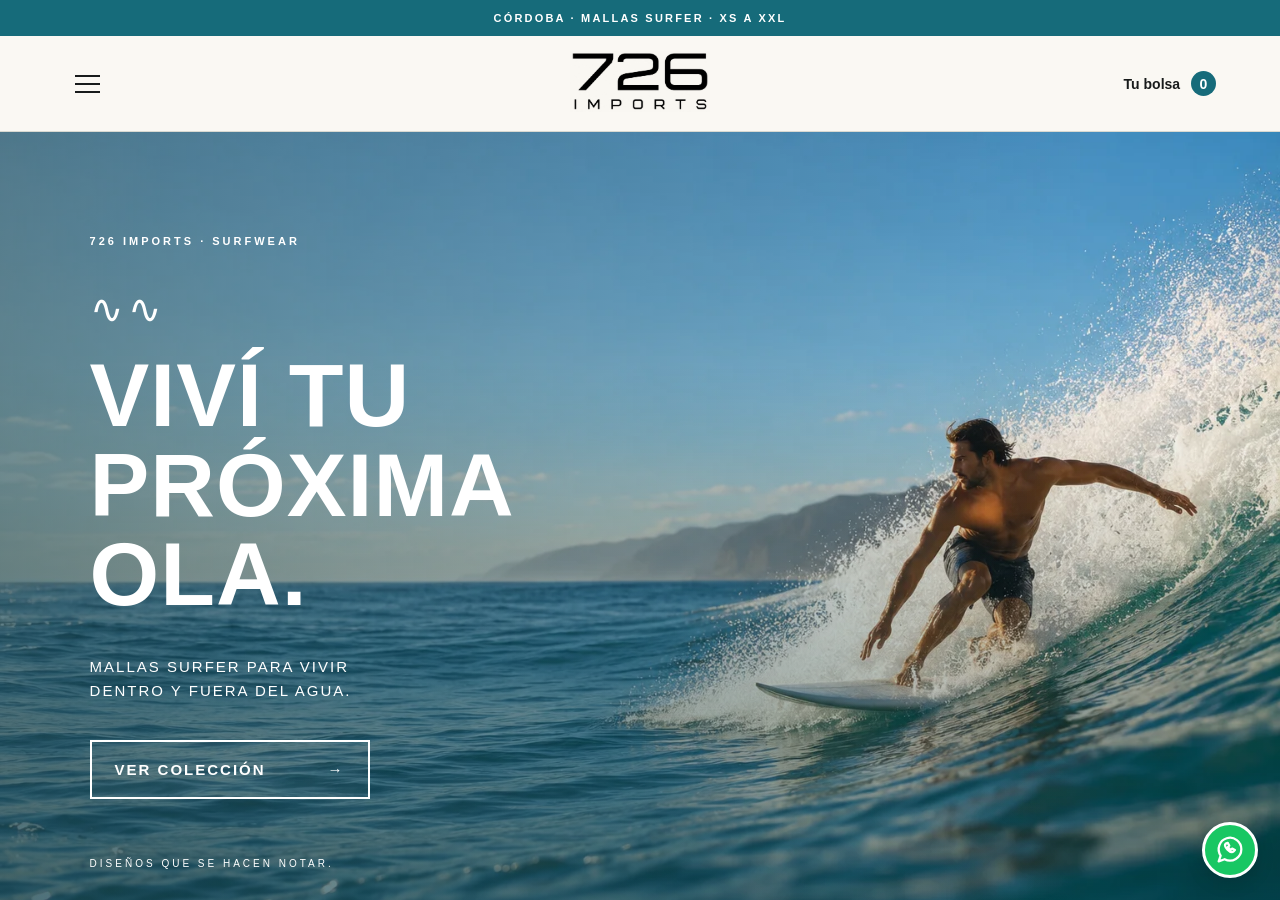
==== commit ae0574ce: "Quitar pie de página" ====
--- a/index.html
+++ b/index.html
@@ -2,5 +2,5 @@
 <html lang="es-AR"><head><meta charset="utf-8"><meta name="viewport" content="width=device-width,initial-scale=1"><meta name="theme-color" content="#146777"><meta name="description" content="Encontrá tu malla surfer en 726imports. 13 modelos, talles XS a XXL y pedidos por WhatsApp en Córdoba."><title>726imports — Tu próximo verano</title><link rel="stylesheet" href="styles.css?v=6"><script src="products.js" defer></script><script src="app.js?v=5" defer></script></head>
 <body><a class="skip" href="#contenido">Saltar al contenido</a><div class="announcement">CÓRDOBA · MALLAS SURFER · XS A XXL</div><header><button class="menu-toggle" aria-label="Abrir menú" aria-expanded="false" aria-controls="site-menu"><span></span><span></span><span></span></button><a href="index.html" aria-label="726imports, inicio"><img class="logo" src="logo.webp" alt="726 Imports" width="170" height="74"></a><a href="carrito.html" class="bag">Tu bolsa <span id="count">0</span></a></header><dialog id="site-menu" aria-label="Menú principal"><div class="announcement">CÓRDOBA · MALLAS SURFER · XS A XXL</div><div class="menu-top"><button class="menu-close" aria-label="Cerrar menú">✕</button><a href="index.html" aria-label="726imports, inicio"><img src="logo.webp" alt="726 Imports"></a><a href="carrito.html" class="bag">Tu bolsa <span id="menu-count">0</span></a></div><nav class="simple-menu" aria-label="Navegación principal"><a href="index.html" aria-current="page">Inicio</a><a href="catalogo.html">Catálogo</a><a href="carrito.html">Carrito</a></nav><a class="menu-whatsapp" href="https://wa.me/5493513986699" target="_blank" rel="noopener">WhatsApp ↗</a></dialog>
 <main id="contenido"><section id="inicio" class="hero surf-hero"><img class="surf-background" src="surf-hero.webp" alt="Surfista sobre una ola en el océano" width="1536" height="1024" fetchpriority="high"><div class="hero-copy"><p class="eyebrow">726 IMPORTS · SURFWEAR</p><span class="wave-mark" aria-hidden="true">∿∿</span><h1>VIVÍ TU<br>PRÓXIMA<br>OLA.</h1><p>Mallas surfer para vivir<br>dentro y fuera del agua.</p><a class="button light" href="catalogo.html">VER COLECCIÓN <span>→</span></a></div><p class="hero-signature">DISEÑOS QUE SE HACEN NOTAR.</p></section></main>
-<footer><strong>726 IMPORTS</strong><span>Surfwear · Córdoba, Argentina</span><a href="https://wa.me/5493513986699" target="_blank" rel="noopener">¿Dudas? Escribinos ↗</a></footer><a class="whatsapp-float" href="https://wa.me/5493513986699" target="_blank" rel="noopener" aria-label="Consultar por WhatsApp"><svg viewBox="0 0 24 24" aria-hidden="true"><path d="M20 11.5a8 8 0 0 1-11.8 7L4 20l1.4-4.1A8 8 0 1 1 20 11.5Z"/><path d="M9 7.5c-2 2 3.5 7.5 5.5 5.5l1-1-2-1-1 1-2-2 1-1-1-2Z"/></svg></a>
+<a class="whatsapp-float" href="https://wa.me/5493513986699" target="_blank" rel="noopener" aria-label="Consultar por WhatsApp"><svg viewBox="0 0 24 24" aria-hidden="true"><path d="M20 11.5a8 8 0 0 1-11.8 7L4 20l1.4-4.1A8 8 0 1 1 20 11.5Z"/><path d="M9 7.5c-2 2 3.5 7.5 5.5 5.5l1-1-2-1-1 1-2-2 1-1-1-2Z"/></svg></a>
 <div id="toast" role="status" aria-live="polite"></div></body></html>
